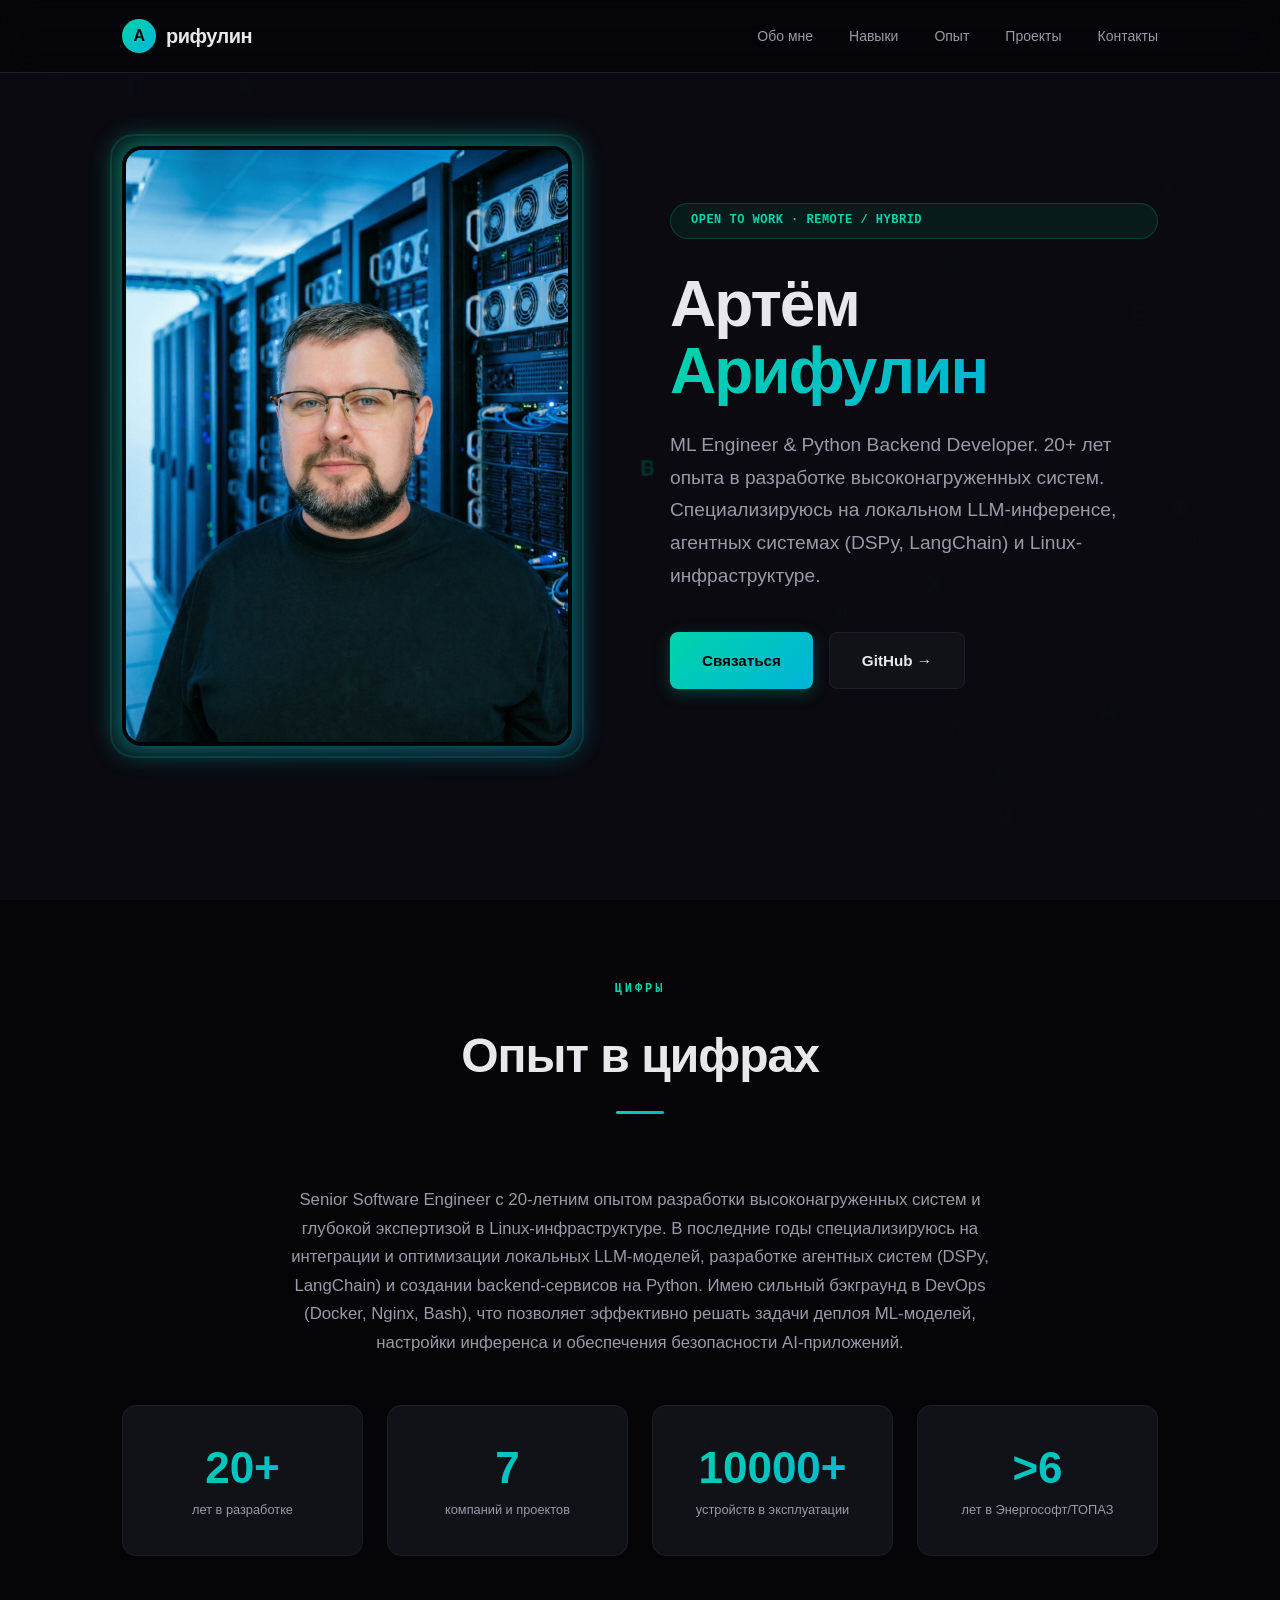
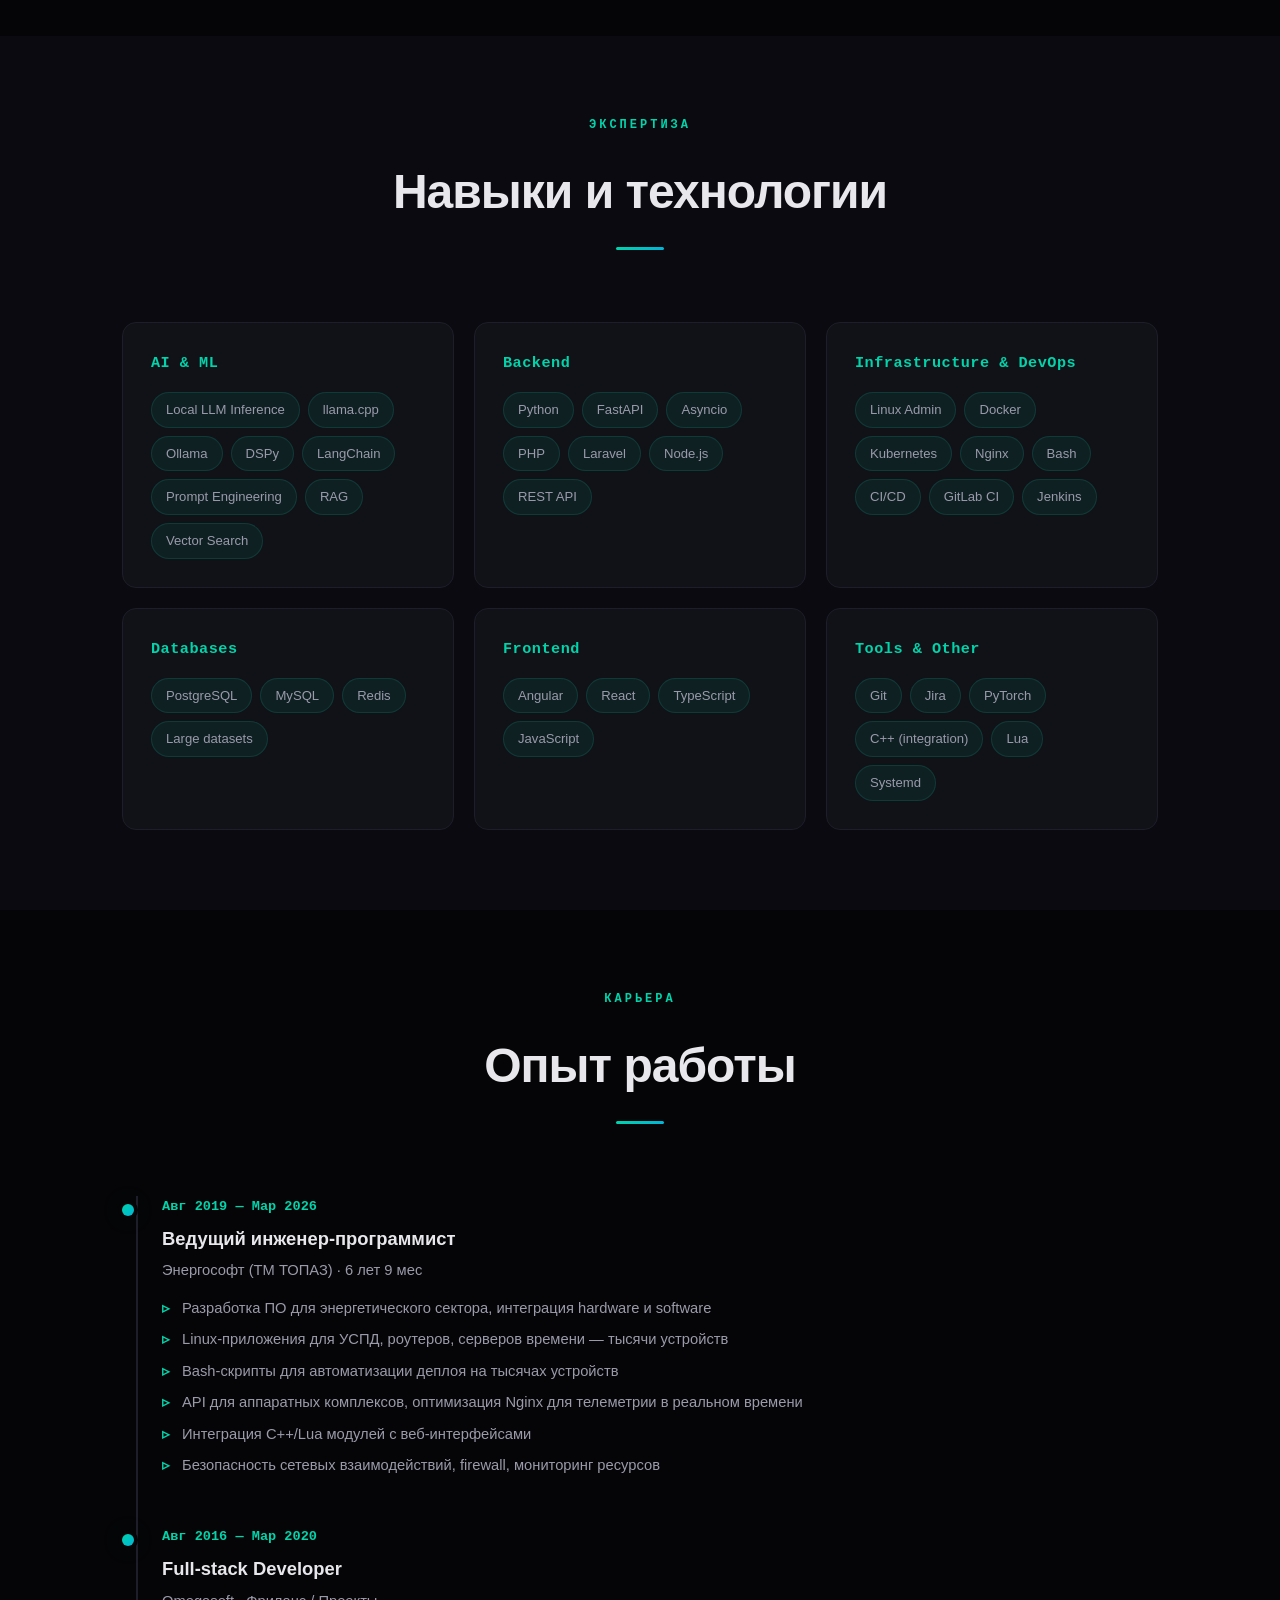
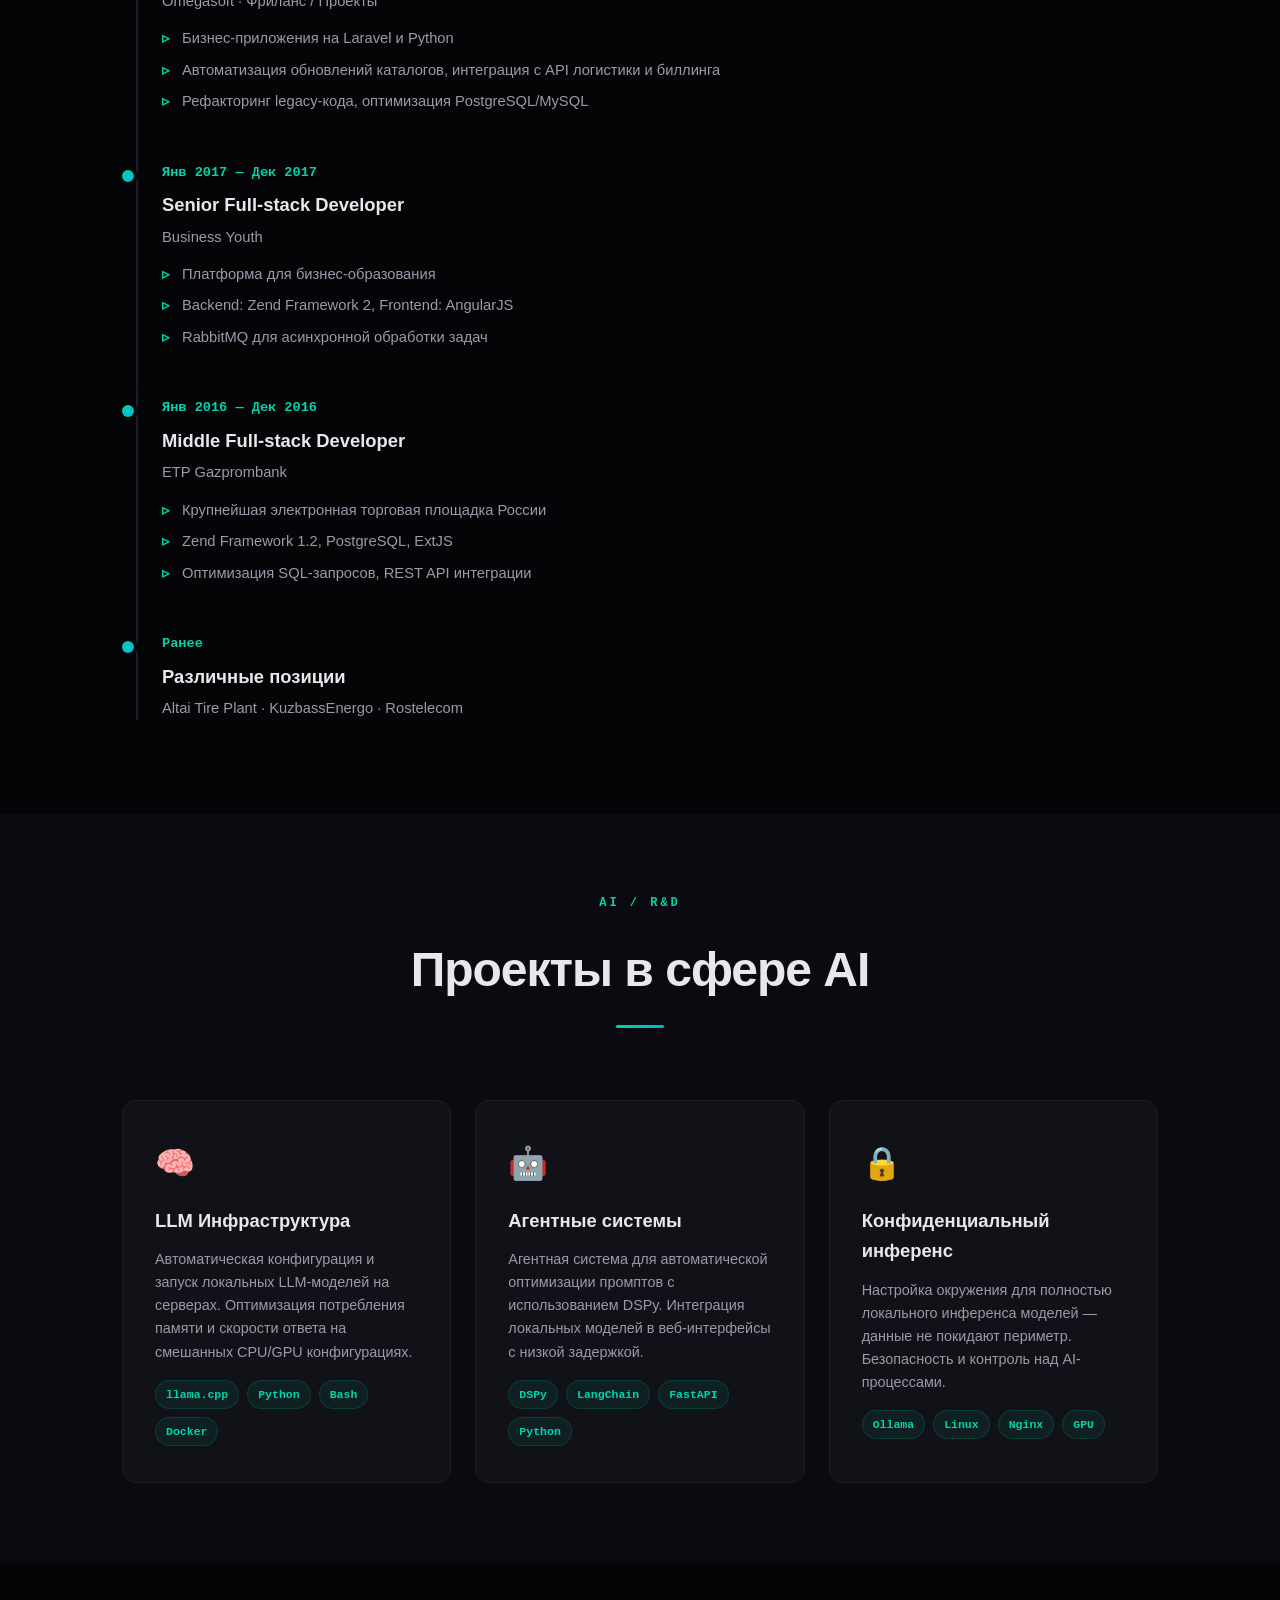
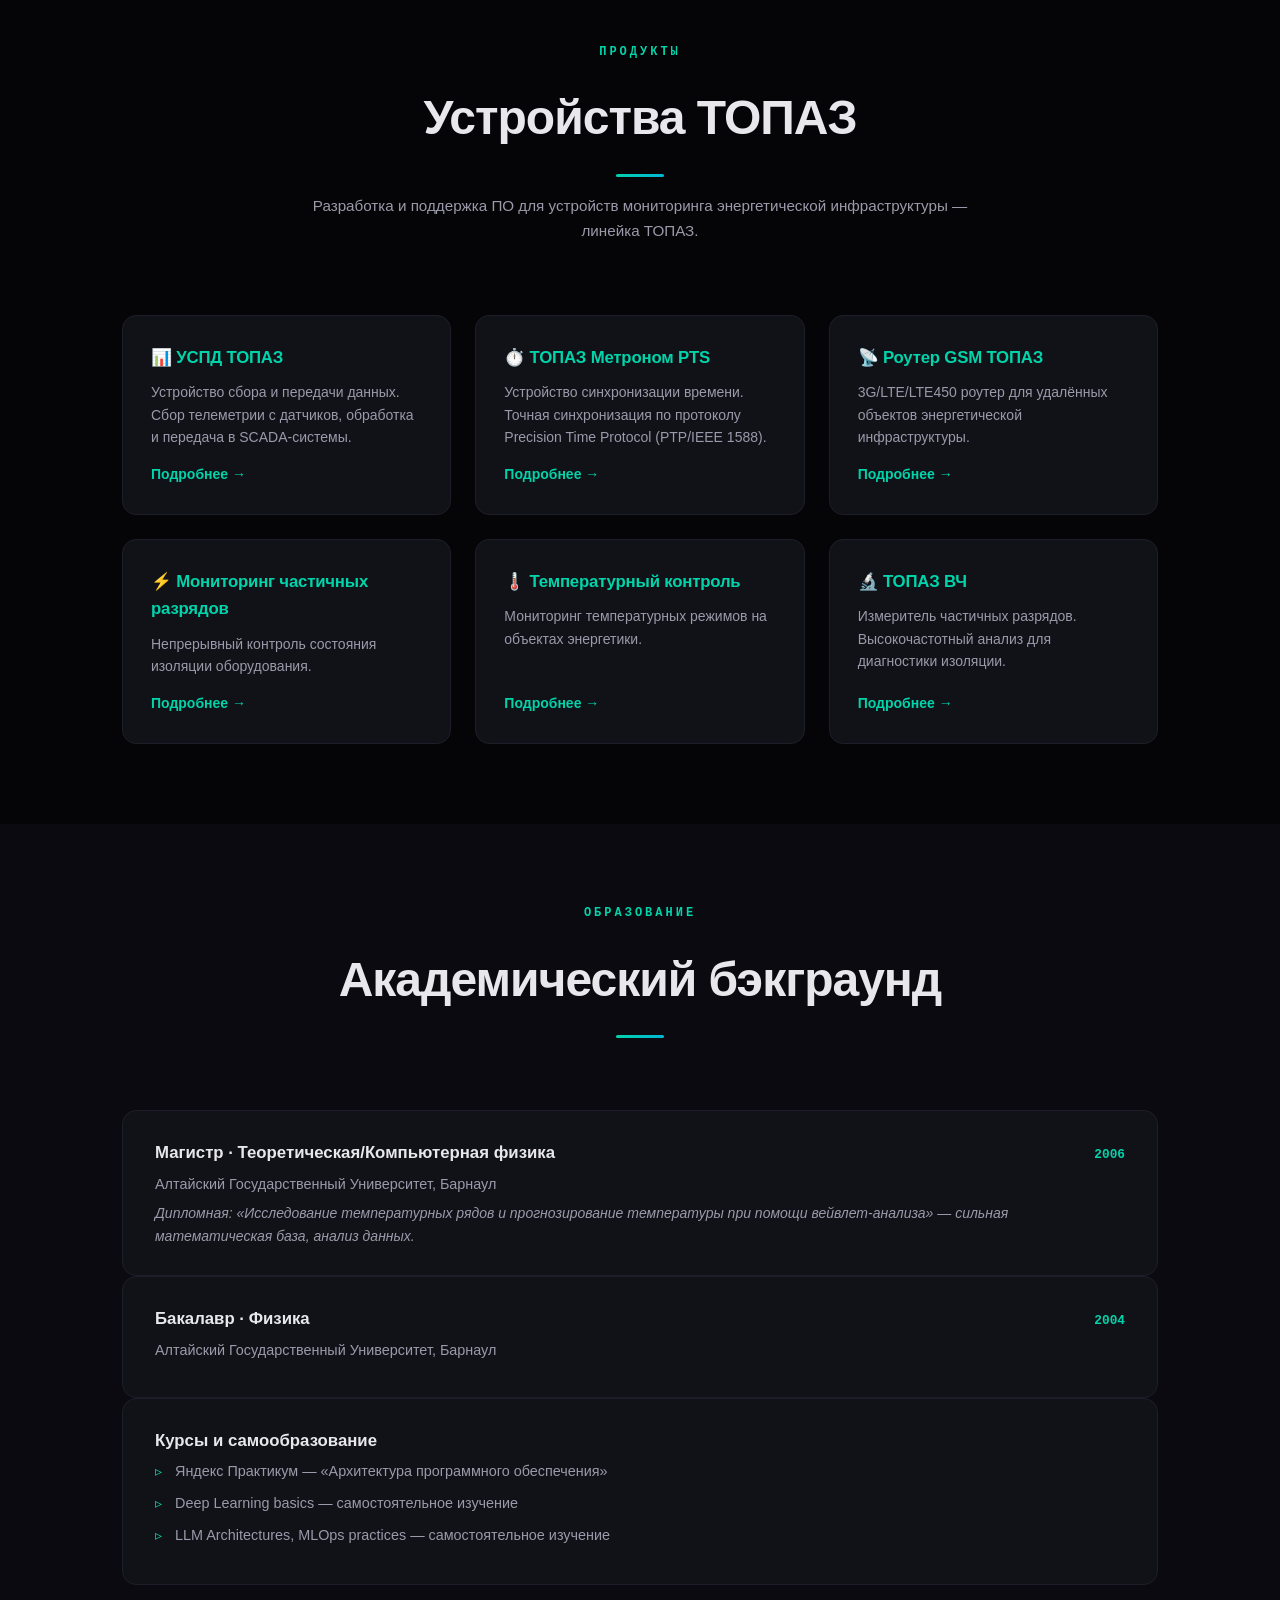
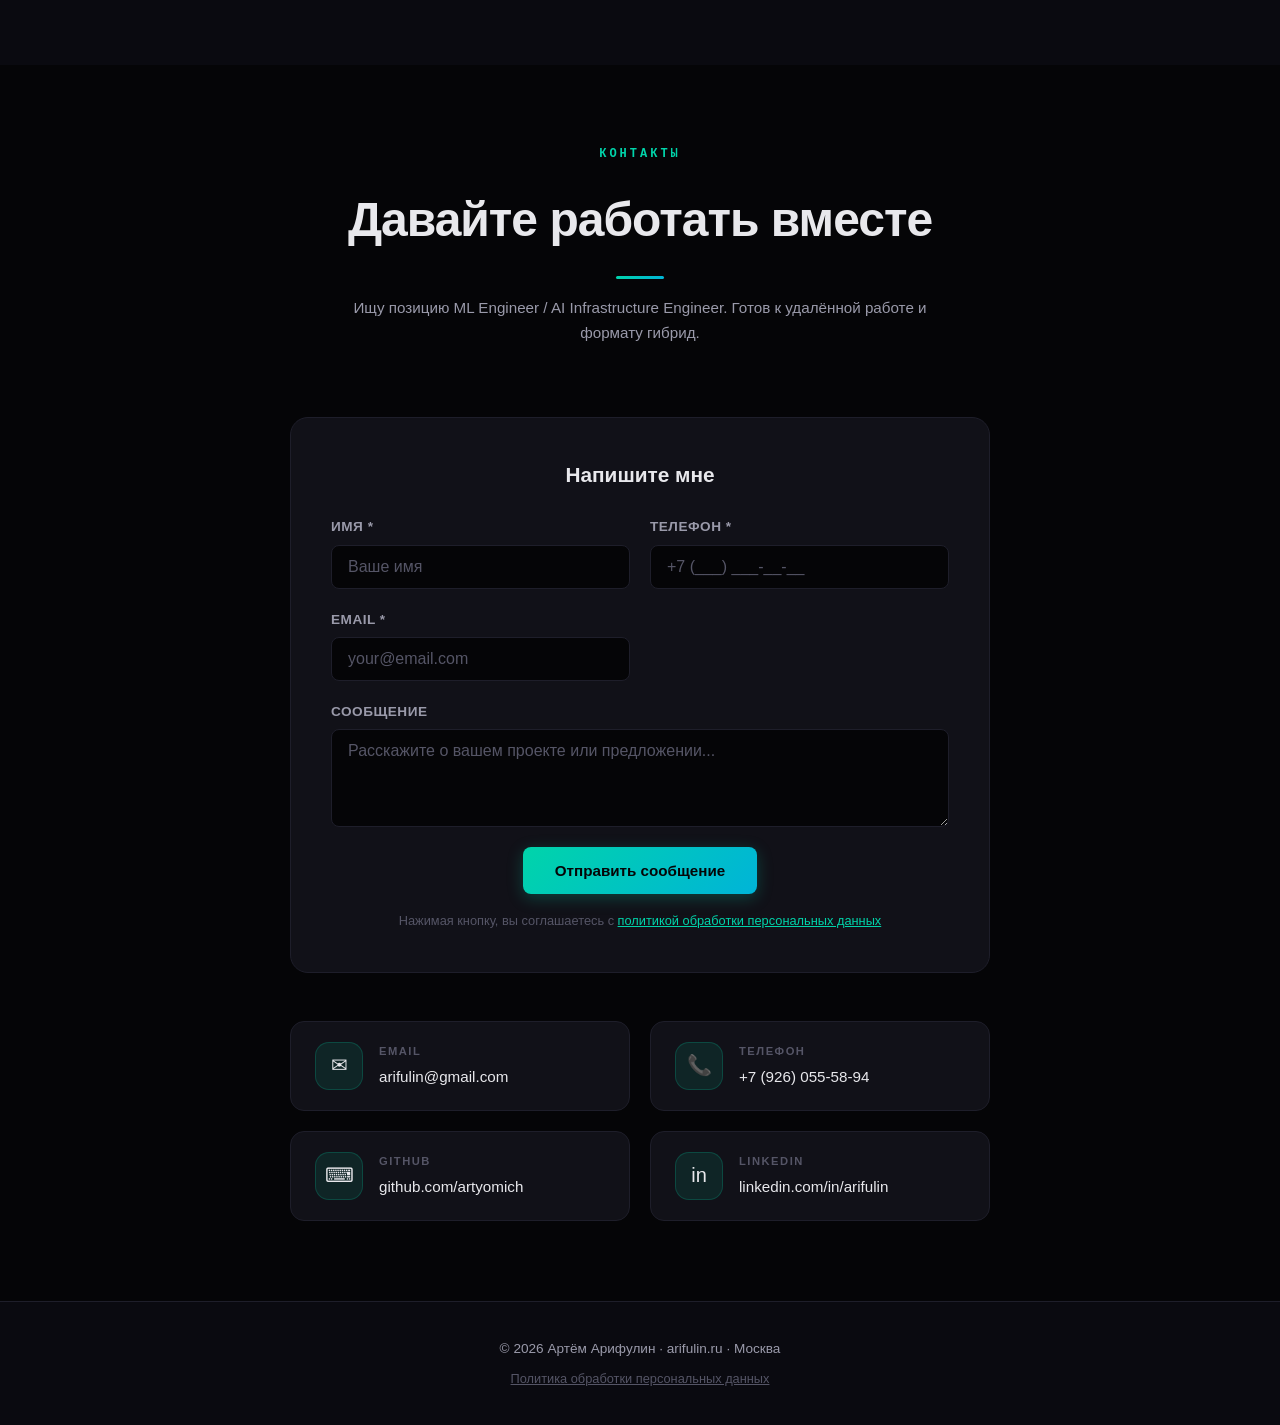
==== index.html @ e2eed24d "fix: исправление критических багов и улучшение - Исправлена tel: ссылка (убраны asterisks, работает " ====
<!DOCTYPE html>
<html lang="ru">

<head>
    <meta charset="UTF-8">
    <meta name="viewport" content="width=device-width, initial-scale=1.0">
    <meta name="description"
        content="Артём Арифулин — ML Engineer & Python Backend Developer. 20+ лет опыта в разработке высоконагруженных систем, AI/ML инфраструктура, агентные системы.">
    <meta name="author" content="Артём Арифулин">

    <!-- Open Graph / Social -->
    <meta property="og:type" content="website">
    <meta property="og:title" content="Артём Арифулин | ML Engineer & Python Backend Developer">
    <meta property="og:description"
        content="ML Engineer & Python Backend Developer. 20+ лет опыта. Локальный LLM-инференс, агентные системы, Linux-инфраструктура.">
    <meta property="og:image" content="media/og-preview.jpg">
    <meta name="twitter:card" content="summary_large_image">
    <meta name="twitter:title" content="Артём Арифулин | ML Engineer & Python Backend Developer">
    <meta name="twitter:description"
        content="ML Engineer & Python Backend Developer. 20+ лет опыта. Локальный LLM-инференс, агентные системы.">

    <title>Артём Арифулин | ML Engineer & Python Backend Developer</title>
    <link rel="icon" type="image/svg+xml" href="data:image/svg+xml,<svg xmlns='http://www.w3.org/2000/svg' viewBox='0 0 32 32'><text y='28' font-size='28' font-family='system-ui' font-weight='bold' fill='%2300d4aa'>A</text></svg>">
    <link rel="stylesheet" href="css/style.css">
    <style>.fade-in{opacity:1;transform:none;transition:opacity .6s ease,transform .6s ease}.fade-in.animate-on-scroll{opacity:0;transform:translateY(24px)}.fade-in.animate-on-scroll.visible{opacity:1;transform:none}</style>
</head>

<body>
    <!-- ===== NAVIGATION ===== -->
    <nav>
        <div class="container">
            <a href="#hero" class="nav-logo"><span>A</span>рифулин</a>
            <button class="nav-toggle" aria-label="Меню">
                <span></span>
                <span></span>
                <span></span>
            </button>
            <ul class="nav-links">
                <li><a href="#about">Обо мне</a></li>
                <li><a href="#skills">Навыки</a></li>
                <li><a href="#experience">Опыт</a></li>
                <li><a href="#projects">Проекты</a></li>
                <li><a href="#contact">Контакты</a></li>
            </ul>
        </div>
    </nav>

    <!-- ===== HERO ===== -->
    <section class="hero" id="hero">
        <!-- Letter particles background -->
        <div class="hero-letters-bg">
            <span class="letter-particle">А</span>
            <span class="letter-particle">Б</span>
            <span class="letter-particle">В</span>
            <span class="letter-particle">Г</span>
            <span class="letter-particle">Д</span>
            <span class="letter-particle">Е</span>
            <span class="letter-particle">Ж</span>
            <span class="letter-particle">З</span>
            <span class="letter-particle">И</span>
            <span class="letter-particle">Й</span>
            <span class="letter-particle">К</span>
            <span class="letter-particle">Л</span>
            <span class="letter-particle">М</span>
            <span class="letter-particle">Н</span>
            <span class="letter-particle">О</span>
            <span class="letter-particle">П</span>
            <span class="letter-particle">Р</span>
            <span class="letter-particle">С</span>
            <span class="letter-particle">Т</span>
            <span class="letter-particle">У</span>
            <span class="letter-particle">Ф</span>
            <span class="letter-particle">Х</span>
            <span class="letter-particle">Ц</span>
            <span class="letter-particle">Ч</span>
            <span class="letter-particle">Ш</span>
            <span class="letter-particle">Щ</span>
            <span class="letter-particle">Ъ</span>
            <span class="letter-particle">Ы</span>
            <span class="letter-particle">Ь</span>
            <span class="letter-particle">Э</span>
            <span class="letter-particle">Ю</span>
            <span class="letter-particle">Я</span>
            <span class="letter-particle">A</span>
            <span class="letter-particle">B</span>
            <span class="letter-particle">C</span>
            <span class="letter-particle">D</span>
            <span class="letter-particle">E</span>
            <span class="letter-particle">F</span>
            <span class="letter-particle">G</span>
            <span class="letter-particle">H</span>
            <span class="letter-particle">I</span>
            <span class="letter-particle">J</span>
        </div>
        <div class="container">
            <div class="hero-layout">
                <!-- Large photo on the left -->
                <div class="hero-photo">
                    <img src="media/artem.jpg" alt="Артём Арифулин">
                </div>
                <!-- Text content on the right -->
                <div class="hero-text">
                    <span class="hero-eyebrow">Open to work · Remote / Hybrid</span>
                    <h1>Артём <span class="gradient-text">Арифулин</span></h1>
                    <p class="hero-subtitle">
                        ML Engineer & Python Backend Developer. 20+ лет опыта в разработке
                        высоконагруженных систем. Специализируюсь на локальном LLM-инференсе,
                        агентных системах (DSPy, LangChain) и Linux-инфраструктуре.
                    </p>
                    <div class="hero-actions">
                        <a href="#contact" class="btn btn-primary">Связаться</a>
                        <a href="https://github.com/artyomich" target="_blank" rel="noopener" class="btn btn-secondary">GitHub →</a>
                    </div>
                </div>
            </div>
        </div>
    </section>

    <!-- ===== STATS ===== -->
    <section id="about">
        <div class="container">
            <div class="section-header fade-in">
                <div class="section-label">Цифры</div>
                <h2 class="section-title">Опыт в цифрах</h2>
                <div class="section-divider"></div>
            </div>
            <p class="about-text fade-in" style="color: var(--text-secondary); font-size: 1.05rem; line-height: 1.7; max-width: 750px; margin: 0 auto 3rem auto; text-align: center;">
                Senior Software Engineer с 20-летним опытом разработки высоконагруженных систем и глубокой экспертизой в Linux-инфраструктуре. В последние годы специализируюсь на интеграции и оптимизации локальных LLM-моделей, разработке агентных систем (DSPy, LangChain) и создании backend-сервисов на Python. Имею сильный бэкграунд в DevOps (Docker, Nginx, Bash), что позволяет эффективно решать задачи деплоя ML-моделей, настройки инференса и обеспечения безопасности AI-приложений.
            </p>
            <div class="stats-grid">
                <div class="stat-card fade-in">
                    <div class="stat-number">20+</div>
                    <div class="stat-label">лет в разработке</div>
                </div>
                <div class="stat-card fade-in">
                    <div class="stat-number">7</div>
                    <div class="stat-label">компаний и проектов</div>
                </div>
                <div class="stat-card fade-in">
                    <div class="stat-number">10000+</div>
                    <div class="stat-label">устройств в эксплуатации</div>
                </div>
                <div class="stat-card fade-in">
                    <div class="stat-number">>6</div>
                    <div class="stat-label">лет в Энергософт/ТОПАЗ</div>
                </div>
            </div>
        </div>
    </section>

    <!-- ===== SKILLS ===== -->
    <section id="skills">
        <div class="container">
            <div class="section-header fade-in">
                <div class="section-label">Экспертиза</div>
                <h2 class="section-title">Навыки и технологии</h2>
                <div class="section-divider"></div>
            </div>
            <div class="skills-grid">
                <div class="skill-category fade-in">
                    <div class="skill-category-title">AI & ML</div>
                    <div class="skill-tags">
                        <span class="skill-tag">Local LLM Inference</span>
                        <span class="skill-tag">llama.cpp</span>
                        <span class="skill-tag">Ollama</span>
                        <span class="skill-tag">DSPy</span>
                        <span class="skill-tag">LangChain</span>
                        <span class="skill-tag">Prompt Engineering</span>
                        <span class="skill-tag">RAG</span>
                        <span class="skill-tag">Vector Search</span>
                    </div>
                </div>
                <div class="skill-category fade-in">
                    <div class="skill-category-title">Backend</div>
                    <div class="skill-tags">
                        <span class="skill-tag">Python</span>
                        <span class="skill-tag">FastAPI</span>
                        <span class="skill-tag">Asyncio</span>
                        <span class="skill-tag">PHP</span>
                        <span class="skill-tag">Laravel</span>
                        <span class="skill-tag">Node.js</span>
                        <span class="skill-tag">REST API</span>
                    </div>
                </div>
                <div class="skill-category fade-in">
                    <div class="skill-category-title">Infrastructure & DevOps</div>
                    <div class="skill-tags">
                        <span class="skill-tag">Linux Admin</span>
                        <span class="skill-tag">Docker</span>
                        <span class="skill-tag">Kubernetes</span>
                        <span class="skill-tag">Nginx</span>
                        <span class="skill-tag">Bash</span>
                        <span class="skill-tag">CI/CD</span>
                        <span class="skill-tag">GitLab CI</span>
                        <span class="skill-tag">Jenkins</span>
                    </div>
                </div>
                <div class="skill-category fade-in">
                    <div class="skill-category-title">Databases</div>
                    <div class="skill-tags">
                        <span class="skill-tag">PostgreSQL</span>
                        <span class="skill-tag">MySQL</span>
                        <span class="skill-tag">Redis</span>
                        <span class="skill-tag">Large datasets</span>
                    </div>
                </div>
                <div class="skill-category fade-in">
                    <div class="skill-category-title">Frontend</div>
                    <div class="skill-tags">
                        <span class="skill-tag">Angular</span>
                        <span class="skill-tag">React</span>
                        <span class="skill-tag">TypeScript</span>
                        <span class="skill-tag">JavaScript</span>
                    </div>
                </div>
                <div class="skill-category fade-in">
                    <div class="skill-category-title">Tools & Other</div>
                    <div class="skill-tags">
                        <span class="skill-tag">Git</span>
                        <span class="skill-tag">Jira</span>
                        <span class="skill-tag">PyTorch</span>
                        <span class="skill-tag">C++ (integration)</span>
                        <span class="skill-tag">Lua</span>
                        <span class="skill-tag">Systemd</span>
                    </div>
                </div>
            </div>
        </div>
    </section>

    <!-- ===== EXPERIENCE ===== -->
    <section id="experience">
        <div class="container">
            <div class="section-header fade-in">
                <div class="section-label">Карьера</div>
                <h2 class="section-title">Опыт работы</h2>
                <div class="section-divider"></div>
            </div>
            <div class="timeline fade-in">
                <div class="timeline-item">
                    <div class="timeline-dot"></div>
                    <div class="timeline-period">Авг 2019 — Мар 2026</div>
                    <div class="timeline-role">Ведущий инженер-программист</div>
                    <div class="timeline-company">Энергософт (ТМ ТОПАЗ) · 6 лет 9 мес</div>
                    <ul class="timeline-desc">
                        <li>Разработка ПО для энергетического сектора, интеграция hardware и software</li>
                        <li>Linux-приложения для УСПД, роутеров, серверов времени — тысячи устройств</li>
                        <li>Bash-скрипты для автоматизации деплоя на тысячах устройств</li>
                        <li>API для аппаратных комплексов, оптимизация Nginx для телеметрии в реальном времени</li>
                        <li>Интеграция C++/Lua модулей с веб-интерфейсами</li>
                        <li>Безопасность сетевых взаимодействий, firewall, мониторинг ресурсов</li>
                    </ul>
                </div>
                <div class="timeline-item">
                    <div class="timeline-dot"></div>
                    <div class="timeline-period">Авг 2016 — Мар 2020</div>
                    <div class="timeline-role">Full-stack Developer</div>
                    <div class="timeline-company">Omegasoft · Фриланс / Проекты</div>
                    <ul class="timeline-desc">
                        <li>Бизнес-приложения на Laravel и Python</li>
                        <li>Автоматизация обновлений каталогов, интеграция с API логистики и биллинга</li>
                        <li>Рефакторинг legacy-кода, оптимизация PostgreSQL/MySQL</li>
                    </ul>
                </div>
                <div class="timeline-item">
                    <div class="timeline-dot"></div>
                    <div class="timeline-period">Янв 2017 — Дек 2017</div>
                    <div class="timeline-role">Senior Full-stack Developer</div>
                    <div class="timeline-company">Business Youth</div>
                    <ul class="timeline-desc">
                        <li>Платформа для бизнес-образования</li>
                        <li>Backend: Zend Framework 2, Frontend: AngularJS</li>
                        <li>RabbitMQ для асинхронной обработки задач</li>
                    </ul>
                </div>
                <div class="timeline-item">
                    <div class="timeline-dot"></div>
                    <div class="timeline-period">Янв 2016 — Дек 2016</div>
                    <div class="timeline-role">Middle Full-stack Developer</div>
                    <div class="timeline-company">ETP Gazprombank</div>
                    <ul class="timeline-desc">
                        <li>Крупнейшая электронная торговая площадка России</li>
                        <li>Zend Framework 1.2, PostgreSQL, ExtJS</li>
                        <li>Оптимизация SQL-запросов, REST API интеграции</li>
                    </ul>
                </div>
                <div class="timeline-item">
                    <div class="timeline-dot"></div>
                    <div class="timeline-period">Ранее</div>
                    <div class="timeline-role">Различные позиции</div>
                    <div class="timeline-company">Altai Tire Plant · KuzbassEnergo · Rostelecom</div>
                </div>
            </div>
        </div>
    </section>

    <!-- ===== AI PROJECTS ===== -->
    <section id="projects">
        <div class="container">
            <div class="section-header fade-in">
                <div class="section-label">AI / R&D</div>
                <h2 class="section-title">Проекты в сфере AI</h2>
                <div class="section-divider"></div>
            </div>
            <div class="projects-grid fade-in">
                <div class="project-card">
                    <div class="project-icon">🧠</div>
                    <div class="project-title">LLM Инфраструктура</div>
                    <div class="project-desc">
                        Автоматическая конфигурация и запуск локальных LLM-моделей на серверах.
                        Оптимизация потребления памяти и скорости ответа на смешанных CPU/GPU конфигурациях.
                    </div>
                    <div class="project-stack">
                        <span>llama.cpp</span>
                        <span>Python</span>
                        <span>Bash</span>
                        <span>Docker</span>
                    </div>
                </div>
                <div class="project-card">
                    <div class="project-icon">🤖</div>
                    <div class="project-title">Агентные системы</div>
                    <div class="project-desc">
                        Агентная система для автоматической оптимизации промптов с использованием
                        DSPy. Интеграция локальных моделей в веб-интерфейсы с низкой задержкой.
                    </div>
                    <div class="project-stack">
                        <span>DSPy</span>
                        <span>LangChain</span>
                        <span>FastAPI</span>
                        <span>Python</span>
                    </div>
                </div>
                <div class="project-card">
                    <div class="project-icon">🔒</div>
                    <div class="project-title">Конфиденциальный инференс</div>
                    <div class="project-desc">
                        Настройка окружения для полностью локального инференса моделей — данные
                        не покидают периметр. Безопасность и контроль над AI-процессами.
                    </div>
                    <div class="project-stack">
                        <span>Ollama</span>
                        <span>Linux</span>
                        <span>Nginx</span>
                        <span>GPU</span>
                    </div>
                </div>
            </div>
        </div>
    </section>

    <!-- ===== HARDWARE PRODUCTS ===== -->
    <section id="hardware">
        <div class="container">
            <div class="section-header fade-in">
                <div class="section-label">Продукты</div>
                <h2 class="section-title">Устройства ТОПАЗ</h2>
                <div class="section-divider"></div>
                <p style="color: var(--text-secondary); margin-top: 1rem; font-size: 0.95rem; max-width: 700px; margin-left: auto; margin-right: auto;">
                    Разработка и поддержка ПО для устройств мониторинга энергетической инфраструктуры — линейка ТОПАЗ.
                </p>
            </div>
            <div class="hardware-grid fade-in">
                <div class="hardware-card">
                    <h4>📊 УСПД ТОПАЗ</h4>
                    <p>Устройство сбора и передачи данных. Сбор телеметрии с датчиков, обработка и передача в
                        SCADA-системы.</p>
                    <a href="https://tpz.ru/production/servery-dostupa-k-dannym-topaz-iec-das/uspd-topaz-iec-das/"
                        target="_blank" class="hardware-link">Подробнее →</a>
                </div>
                <div class="hardware-card">
                    <h4>⏱️ ТОПАЗ Метроном PTS</h4>
                    <p>Устройство синхронизации времени. Точная синхронизация по протоколу Precision Time Protocol
                        (PTP/IEEE 1588).</p>
                    <a href="https://tpz.ru/production/ustrojstva-sinhronizacii-vremeni/device-time-synchronization-topaz-metronome-pts/"
                        target="_blank" class="hardware-link">Подробнее →</a>
                </div>
                <div class="hardware-card">
                    <h4>📡 Роутер GSM ТОПАЗ</h4>
                    <p>3G/LTE/LTE450 роутер для удалённых объектов энергетической инфраструктуры.</p>
                    <a href="https://tpz.ru/production/net-equipment-topaz/routery-3g-lte-lte450/router-gsm-topaz/"
                        target="_blank" class="hardware-link">Подробнее →</a>
                </div>
                <div class="hardware-card">
                    <h4>⚡ Мониторинг частичных разрядов</h4>
                    <p>Непрерывный контроль состояния изоляции оборудования.</p>
                    <a href="https://tpz.ru/production/the-optical-monitoring-system/sistema-monitoringa-chastichnykh-razryadov-topaz-mpd/"
                        target="_blank" class="hardware-link">Подробнее →</a>
                </div>
                <div class="hardware-card">
                    <h4>🌡️ Температурный контроль</h4>
                    <p>Мониторинг температурных режимов на объектах энергетики.</p>
                    <a href="https://tpz.ru/production/the-optical-monitoring-system/temperature-control-system-topaz6380/"
                        target="_blank" class="hardware-link">Подробнее →</a>
                </div>
                <div class="hardware-card">
                    <h4>🔬 ТОПАЗ ВЧ</h4>
                    <p>Измеритель частичных разрядов. Высокочастотный анализ для диагностики изоляции.</p>
                    <a href="https://tpz.ru/production/the-optical-monitoring-system/izmeritel-chastichnykh-razryadov-topaz-vch/"
                        target="_blank" class="hardware-link">Подробнее →</a>
                </div>
            </div>
        </div>
    </section>

    <!-- ===== EDUCATION ===== -->
    <section id="education">
        <div class="container">
            <div class="section-header fade-in">
                <div class="section-label">Образование</div>
                <h2 class="section-title">Академический бэкграунд</h2>
                <div class="section-divider"></div>
            </div>
            <div class="fade-in">
                <div class="edu-block">
                    <div class="edu-row">
                        <div class="edu-degree">Магистр · Теоретическая/Компьютерная физика</div>
                        <div class="edu-year">2006</div>
                    </div>
                    <div class="edu-school">Алтайский Государственный Университет, Барнаул</div>
                    <div class="edu-thesis">
                        Дипломная: «Исследование температурных рядов и прогнозирование температуры
                        при помощи вейвлет-анализа» — сильная математическая база, анализ данных.
                    </div>
                </div>
                <div class="edu-block">
                    <div class="edu-row">
                        <div class="edu-degree">Бакалавр · Физика</div>
                        <div class="edu-year">2004</div>
                    </div>
                    <div class="edu-school">Алтайский Государственный Университет, Барнаул</div>
                </div>
                <div class="edu-block">
                    <div class="edu-row">
                        <div class="edu-degree">Курсы и самообразование</div>
                    </div>
                    <ul class="edu-courses">
                        <li>Яндекс Практикум — «Архитектура программного обеспечения»</li>
                        <li>Deep Learning basics — самостоятельное изучение</li>
                        <li>LLM Architectures, MLOps practices — самостоятельное изучение</li>
                    </ul>
                </div>
            </div>
        </div>
    </section>

    <!-- ===== CONTACT ===== -->
    <section id="contact">
        <div class="container">
            <div class="section-header fade-in">
                <div class="section-label">Контакты</div>
                <h2 class="section-title">Давайте работать вместе</h2>
                <div class="section-divider"></div>
                <p style="color: var(--text-secondary); margin-top: 1rem; font-size: 0.95rem; max-width: 600px; margin-left: auto; margin-right: auto;">
                    Ищу позицию ML Engineer / AI Infrastructure Engineer. Готов к удалённой работе и формату гибрид.
                </p>
            </div>

            <!-- Contact form -->
            <div class="contact-form-wrapper fade-in">
                <h3 style="color: var(--text-primary); font-size: 1.3rem; margin-bottom: 1.5rem; text-align: center;">
                    Напишите мне
                </h3>
                <form id="contact-form" class="contact-form" action="https://formsubmit.co/arifulin@gmail.com" method="POST">
                    <!-- FormSubmit config -->
                    <input type="hidden" name="_subject" value="Новая заявка с arifulin.ru">
                    <input type="hidden" name="_captcha" value="false">
                    <input type="hidden" name="_template" value="table">
                    <!-- Honeypot for spam protection -->
                    <input type="text" name="_gotcha" style="display:none">

                    <div class="form-row">
                        <div class="form-group">
                            <label for="name">Имя *</label>
                            <input type="text" id="name" name="name" required placeholder="Ваше имя">
                        </div>
                        <div class="form-group">
                            <label for="phone">Телефон *</label>
                            <input type="tel" id="phone" name="phone" required placeholder="+7 (___) ___-__-__">
                        </div>
                    </div>
                    <div class="form-row">
                        <div class="form-group">
                            <label for="email">Email *</label>
                            <input type="email" id="email" name="email" required placeholder="your@email.com">
                        </div>
                    </div>
                    <div class="form-group full-width">
                        <label for="message">Сообщение</label>
                        <textarea id="message" name="message" rows="4" placeholder="Расскажите о вашем проекте или предложении..."></textarea>
                    </div>
                    <div class="form-submit">
                        <button type="submit" class="btn btn-primary">Отправить сообщение</button>
                        <p style="color: var(--text-muted); font-size: 0.8rem; margin-top: 1rem;">
                            Нажимая кнопку, вы соглашаетесь с <a href="#privacy" class="privacy-link">политикой обработки персональных данных</a>
                        </p>
                    </div>
                </form>
            </div>

            <!-- Existing contact links -->
            <div class="contact-grid fade-in" style="margin-top: 3rem;">
                <a href="mailto:arifulin@gmail.com" class="contact-link">
                    <span class="contact-icon">✉</span>
                    <div class="contact-info">
                        <span class="contact-label">Email</span>
                        <span class="contact-value">arifulin@gmail.com</span>
                    </div>
                </a>
                <a href="tel:+79260555894" class="contact-link">
                    <span class="contact-icon">📞</span>
                    <div class="contact-info">
                        <span class="contact-label">Телефон</span>
                        <span class="contact-value">+7 (926) 055-58-94</span>
                    </div>
                </a>
                <a href="https://github.com/artyomich" target="_blank" rel="noopener" class="contact-link">
                    <span class="contact-icon">⌨</span>
                    <div class="contact-info">
                        <span class="contact-label">GitHub</span>
                        <span class="contact-value">github.com/artyomich</span>
                    </div>
                </a>
                <a href="https://www.linkedin.com/in/arifulin" target="_blank" class="contact-link">
                    <span class="contact-icon">in</span>
                    <div class="contact-info">
                        <span class="contact-label">LinkedIn</span>
                        <span class="contact-value">linkedin.com/in/arifulin</span>
                    </div>
                </a>
            </div>
        </div>
    </section>

    <!-- ===== FOOTER ===== -->
    <footer>
        <div class="container">
            <p>© <span id="footer-year"></span> Артём Арифулин · arifulin.ru · Москва</p>
            <p style="margin-top: 0.5rem; font-size: 0.8rem;">
                <a href="#privacy" class="footer-link">Политика обработки персональных данных</a>
            </p>
        </div>
    </footer>

    <!-- ===== Privacy Policy Modal ===== -->
    <div id="privacy-modal" class="modal">
        <div class="modal-content">
            <span class="modal-close">&times;</span>
            <h2>Политика обработки персональных данных</h2>
            <div class="modal-body">
                <h3>1. Общие положения</h3>
                <p>Настоящая Политика обработки персональных данных (далее — Политика) определяет порядок обработки и защиты персональных данных пользователей сайта arifulin.ru (далее — Сайт), принадлежащего Артёму Арифулину (далее — Оператор).</p>

                <h3>2. Какие данные мы собираем</h3>
                <p>При использовании формы обратной связи мы собираем следующие персональные данные:</p>
                <ul>
                    <li>Имя</li>
                    <li>Электронная почта</li>
                    <li>Номер телефона</li>
                    <li>Текст сообщения</li>
                </ul>
                <p>Также автоматически собираются технические данные: IP-адрес, информация о браузере, время обращения.</p>

                <h3>3. Цели обработки данных</h3>
                <p>Персональные данные обрабатываются исключительно для следующих целей:</p>
                <ul>
                    <li>Обработка запросов и обратной связи от пользователей</li>
                    <li>Связь с пользователем для обсуждения рабочих вопросов</li>
                    <li>Предоставление информации о возможностях сотрудничества</li>
                </ul>

                <h3>4. Правовые основания</h3>
                <p>Обработка персональных данных осуществляется на основании:</p>
                <ul>
                    <li>Согласия пользователя, данного при заполнении формы обратной связи</li>
                    <li>Федерального закона №152-ФЗ «О персональных данных»</li>
                </ul>

                <h3>5. Хранение и защита данных</h3>
                <p>Персональные данные хранятся не дольше, чем этого требуют цели обработки. Оператор принимает необходимые организационные и технические меры для защиты персональных данных от неправомерного доступа, уничтожения, изменения, блокирования, копирования и распространения.</p>

                <h3>6. Права пользователя</h3>
                <p>Пользователь имеет право:</p>
                <ul>
                    <li>Получать информацию о обработке своих персональных данных</li>
                    <li>Требовать уточнения, блокирования или уничтожения персональных данных</li>
                    <li>Отозвать согласие на обработку персональных данных, направив запрос на arifulin@gmail.com</li>
                </ul>

                <h3>7. Контакты</h3>
                <p>По всем вопросам, связанным с обработкой персональных данных, вы можете обратиться по электронной почте: arifulin@gmail.com</p>
            </div>
        </div>
    </div>

    <!-- ===== SCROLL ANIMATIONS ===== -->
    <script src="js/animations.js" defer></script>
    <!-- ===== Letter cursor effect ===== -->
    <script src="js/letter-effect.js"></script>
</body>

</html>
---- css/style.css ----
/* ===== CSS Variables ===== */
:root {
    --bg-primary: #050507;
    --bg-secondary: #0a0a10;
    --bg-card: #111118;
    --bg-card-hover: #161622;
    --text-primary: #e8e8ec;
    --text-secondary: #9a9aaa;
    --text-muted: #555566;
    --border-color: #1e1e2a;
    --border-hover: #2a2a40;
    --accent-1: #00d4aa;
    --accent-2: #00b4d8;
    --accent-gradient: linear-gradient(135deg, #00d4aa, #00b4d8);
    --gradient-text: linear-gradient(135deg, #00d4aa, #00b4d8);
    --shadow-sm: 0 2px 8px rgba(0, 0, 0, 0.3);
    --shadow-md: 0 4px 16px rgba(0, 0, 0, 0.4);
    --shadow-lg: 0 8px 32px rgba(0, 0, 0, 0.5);
    --shadow-glow: 0 0 40px rgba(0, 212, 170, 0.15);
    --shadow-glow-strong: 0 0 60px rgba(0, 212, 170, 0.2);
    --radius-sm: 8px;
    --radius-md: 14px;
    --radius-lg: 18px;
    --radius-xl: 24px;
    --radius-full: 100px;
    --font-mono: 'JetBrains Mono', 'Fira Code', 'Consolas', monospace;
    --transition-fast: 0.15s ease;
    --transition-base: 0.3s ease;
    --transition-slow: 0.5s ease;
    --nav-height: 72px;
    --max-width: 1100px;
    --section-gap: 80px;
}

/* ===== Reset & Base ===== */
*,
*::before,
*::after {
    margin: 0;
    padding: 0;
    box-sizing: border-box;
}

html {
    scroll-behavior: smooth;
    scroll-padding-top: var(--nav-height);
    font-size: 16px;
}

body {
    font-family: -apple-system, BlinkMacSystemFont, 'Segoe UI', 'Roboto', 'Helvetica Neue', Arial, sans-serif;
    background: var(--bg-primary);
    color: var(--text-primary);
    line-height: 1.65;
    overflow-x: hidden;
    -webkit-font-smoothing: antialiased;
    -moz-osx-font-smoothing: grayscale;
}

::selection {
    background: rgba(0, 212, 170, 0.25);
    color: #fff;
}

/* ===== Container ===== */
.container {
    max-width: var(--max-width);
    margin: 0 auto;
    padding: 0 32px;
}

/* ===== Navigation ===== */
nav {
    position: fixed;
    top: 0;
    left: 0;
    right: 0;
    z-index: 1000;
    background: rgba(5, 5, 7, 0.8);
    backdrop-filter: blur(20px) saturate(180%);
    -webkit-backdrop-filter: blur(20px) saturate(180%);
    border-bottom: 1px solid var(--border-color);
    transition: background var(--transition-base), border-color var(--transition-base);
}

nav .container {
    display: flex;
    justify-content: space-between;
    align-items: center;
    height: var(--nav-height);
}

.nav-logo {
    font-size: 1.25rem;
    font-weight: 700;
    color: var(--text-primary);
    text-decoration: none;
    letter-spacing: -0.5px;
    display: inline-flex;
    align-items: center;
}

.nav-logo span {
    display: inline-flex;
    align-items: center;
    justify-content: center;
    width: 34px;
    height: 34px;
    background: var(--accent-gradient);
    border-radius: 50%;
    color: var(--bg-primary);
    font-weight: 800;
    font-size: 1rem;
    margin-right: 10px;
    flex-shrink: 0;
}

.nav-toggle {
    display: none;
    flex-direction: column;
    gap: 5px;
    background: none;
    border: none;
    cursor: pointer;
    padding: 8px;
}

.nav-toggle span {
    display: block;
    width: 22px;
    height: 2px;
    background: var(--text-primary);
    border-radius: 2px;
    transition: var(--transition-base);
}

.nav-toggle.active span:nth-child(1) {
    transform: rotate(45deg) translate(5px, 5px);
}

.nav-toggle.active span:nth-child(2) {
    opacity: 0;
}

.nav-toggle.active span:nth-child(3) {
    transform: rotate(-45deg) translate(5px, -5px);
}

.nav-links {
    display: flex;
    list-style: none;
    gap: 36px;
}

.nav-links a {
    color: var(--text-secondary);
    text-decoration: none;
    font-size: 0.875rem;
    font-weight: 500;
    transition: color var(--transition-fast);
    position: relative;
    padding: 4px 0;
}

.nav-links a::after {
    content: '';
    position: absolute;
    bottom: -2px;
    left: 0;
    width: 0;
    height: 2px;
    background: var(--accent-gradient);
    transition: width var(--transition-base);
    border-radius: 1px;
}

.nav-links a:hover,
.nav-links a.active {
    color: var(--text-primary);
}

.nav-links a:hover::after,
.nav-links a.active::after {
    width: 100%;
}

/* ===== Hero ===== */
.hero {
    min-height: 100vh;
    display: flex;
    align-items: center;
    justify-content: center;
    padding-top: var(--nav-height);
    position: relative;
    overflow: hidden;
}

/* Letter particles background (genkou.ru effect) */
.hero-letters-bg {
    position: absolute;
    inset: 0;
    pointer-events: none;
    z-index: 0;
    overflow: hidden;
}

.letter-particle {
    position: absolute;
    font-family: var(--font-mono);
    color: rgba(0, 212, 170, 0.12);
    font-weight: 700;
    transition: color 0.3s ease;
    pointer-events: none;
    user-select: none;
}

/* Split-screen hero layout */
.hero-layout {
    display: grid;
    grid-template-columns: 1fr 1fr;
    gap: 60px;
    align-items: center;
    position: relative;
    z-index: 1;
    width: 100%;
}

/* Large photo on left */
.hero-photo {
    position: relative;
    width: 100%;
    aspect-ratio: 3 / 4;
    max-width: 450px;
}

.hero-photo::before {
    content: '';
    position: absolute;
    inset: -6px;
    border-radius: 20px;
    background: var(--accent-gradient);
    z-index: -1;
    filter: blur(12px);
    opacity: 0.5;
}

.hero-photo::after {
    content: '';
    position: absolute;
    inset: -12px;
    border-radius: 24px;
    border: 2px solid rgba(0, 212, 170, 0.15);
    z-index: -1;
    animation: hero-pulse 3s ease-in-out infinite;
}

.hero-photo img {
    width: 100%;
    height: 100%;
    object-fit: cover;
    object-position: center top;
    border-radius: 20px;
    border: 4px solid var(--bg-primary);
    display: block;
}

@keyframes hero-pulse {
    0%, 100% { transform: scale(1); opacity: 0.3; }
    50% { transform: scale(1.02); opacity: 0; }
}

/* Text content on right */
.hero-text {
    display: flex;
    flex-direction: column;
    justify-content: center;
}

.hero-eyebrow {
    display: inline-block;
    font-size: 0.75rem;
    font-weight: 600;
    color: var(--accent-1);
    background: rgba(0, 212, 170, 0.08);
    border: 1px solid rgba(0, 212, 170, 0.2);
    padding: 7px 20px;
    border-radius: var(--radius-full);
    margin-bottom: 2rem;
    font-family: var(--font-mono);
    letter-spacing: 0.5px;
    text-transform: uppercase;
}

.hero-text h1 {
    font-size: clamp(2.75rem, 5vw, 4rem);
    font-weight: 800;
    letter-spacing: -2px;
    line-height: 1.05;
    margin-bottom: 1.5rem;
}

.gradient-text {
    background: var(--gradient-text);
    -webkit-background-clip: text;
    -webkit-text-fill-color: transparent;
    background-clip: text;
}

.hero-subtitle {
    font-size: clamp(1.05rem, 2vw, 1.2rem);
    color: var(--text-secondary);
    line-height: 1.7;
    margin-bottom: 2.5rem;
    max-width: 520px;
}

.hero-actions {
    display: flex;
    gap: 16px;
    flex-wrap: wrap;
}

/* ===== Buttons ===== */
.btn {
    display: inline-flex;
    align-items: center;
    gap: 8px;
    padding: 15px 32px;
    border-radius: var(--radius-sm);
    font-size: 0.95rem;
    font-weight: 600;
    text-decoration: none;
    transition: all var(--transition-base);
    cursor: pointer;
    border: none;
}

.btn-primary {
    background: var(--accent-gradient);
    color: var(--bg-primary);
    box-shadow: 0 4px 16px rgba(0, 212, 170, 0.25);
}

.btn-primary:hover {
    box-shadow: 0 6px 24px rgba(0, 212, 170, 0.35);
    transform: translateY(-2px);
}

.btn-secondary {
    background: var(--bg-card);
    color: var(--text-primary);
    border: 1px solid var(--border-color);
}

.btn-secondary:hover {
    border-color: var(--accent-1);
    background: var(--bg-card-hover);
    transform: translateY(-2px);
}

/* ===== Sections ===== */
section {
    padding: var(--section-gap) 0;
}

section:nth-child(even) {
    background: var(--bg-secondary);
}

/* Section headers */
.section-header {
    text-align: center;
    margin-bottom: 72px;
}

.section-label {
    font-size: 0.75rem;
    font-weight: 700;
    color: var(--accent-1);
    text-transform: uppercase;
    letter-spacing: 3px;
    font-family: var(--font-mono);
    margin-bottom: 16px;
}

.section-title {
    font-size: clamp(2rem, 4.5vw, 3rem);
    font-weight: 800;
    letter-spacing: -1px;
    margin-bottom: 16px;
}

.section-desc {
    color: var(--text-secondary);
    font-size: 1rem;
    max-width: 600px;
    margin: 0 auto;
    line-height: 1.6;
}

.section-divider {
    width: 48px;
    height: 3px;
    background: var(--accent-gradient);
    margin: 0 auto;
    border-radius: 2px;
}

/* ===== Stats ===== */
.stats-grid {
    display: grid;
    grid-template-columns: repeat(4, 1fr);
    gap: 24px;
}

.stat-card {
    background: var(--bg-card);
    border: 1px solid var(--border-color);
    border-radius: var(--radius-md);
    padding: 36px 24px;
    text-align: center;
    transition: all var(--transition-base);
}

.stat-card:hover {
    border-color: rgba(0, 212, 170, 0.3);
    box-shadow: var(--shadow-glow);
    transform: translateY(-4px);
}

.stat-number {
    font-size: 2.75rem;
    font-weight: 800;
    background: var(--gradient-text);
    -webkit-background-clip: text;
    -webkit-text-fill-color: transparent;
    background-clip: text;
    margin-bottom: 6px;
    line-height: 1.2;
}

.stat-label {
    color: var(--text-secondary);
    font-size: 0.8rem;
    line-height: 1.4;
}

/* ===== Skills ===== */
.skills-grid {
    display: grid;
    grid-template-columns: repeat(3, 1fr);
    gap: 20px;
}

.skill-category {
    background: var(--bg-card);
    border: 1px solid var(--border-color);
    border-radius: var(--radius-md);
    padding: 28px;
    transition: all var(--transition-base);
}

.skill-category:hover {
    border-color: var(--border-hover);
    box-shadow: var(--shadow-md);
}

.skill-category-title {
    font-size: 0.95rem;
    font-weight: 700;
    margin-bottom: 16px;
    color: var(--accent-1);
    font-family: var(--font-mono);
    letter-spacing: 0.5px;
}

.skill-tags {
    display: flex;
    flex-wrap: wrap;
    gap: 8px;
}

.skill-tag {
    display: inline-block;
    padding: 6px 14px;
    background: rgba(0, 212, 170, 0.08);
    border: 1px solid rgba(0, 212, 170, 0.15);
    border-radius: var(--radius-full);
    font-size: 0.82rem;
    color: var(--text-secondary);
    font-weight: 500;
    transition: all var(--transition-fast);
}

.skill-tag:hover {
    background: rgba(0, 212, 170, 0.15);
    color: var(--text-primary);
    border-color: rgba(0, 212, 170, 0.3);
}

/* ===== Timeline ===== */
.timeline {
    position: relative;
    padding-left: 40px;
}

.timeline::before {
    content: '';
    position: absolute;
    left: 14px;
    top: 0;
    bottom: 0;
    width: 2px;
    background: var(--border-color);
}

.timeline-item {
    position: relative;
    margin-bottom: 48px;
}

.timeline-item:last-child {
    margin-bottom: 0;
}

.timeline-dot {
    position: absolute;
    left: -40px;
    top: 8px;
    width: 12px;
    height: 12px;
    background: var(--accent-gradient);
    border-radius: 50%;
    box-shadow: 0 0 0 4px var(--bg-primary), var(--shadow-glow);
}

.timeline-period {
    font-size: 0.85rem;
    color: var(--accent-1);
    font-family: var(--font-mono);
    font-weight: 600;
    margin-bottom: 6px;
}

.timeline-role {
    font-size: 1.15rem;
    font-weight: 700;
    margin-bottom: 4px;
}

.timeline-company {
    color: var(--text-secondary);
    font-size: 0.92rem;
    margin-bottom: 14px;
}

.timeline-desc {
    list-style: none;
    padding: 0;
}

.timeline-desc li {
    position: relative;
    padding-left: 20px;
    margin-bottom: 8px;
    color: #9a9aaa;
    font-size: 0.92rem;
    line-height: 1.6;
}

.timeline-desc li::before {
    content: '▹';
    position: absolute;
    left: 0;
    color: var(--accent-1);
    font-weight: 700;
}

/* ===== Projects ===== */
.projects-grid {
    display: grid;
    grid-template-columns: repeat(3, 1fr);
    gap: 24px;
}

.project-card {
    background: var(--bg-card);
    border: 1px solid var(--border-color);
    border-radius: var(--radius-md);
    padding: 36px 32px;
    transition: all var(--transition-base);
}

.project-card:hover {
    border-color: rgba(0, 212, 170, 0.3);
    box-shadow: var(--shadow-glow);
    transform: translateY(-4px);
}

.project-icon {
    font-size: 2rem;
    margin-bottom: 16px;
}

.project-title {
    font-size: 1.15rem;
    font-weight: 700;
    margin-bottom: 12px;
}

.project-desc {
    color: var(--text-secondary);
    font-size: 0.9rem;
    line-height: 1.6;
    margin-bottom: 16px;
}

.project-stack {
    display: flex;
    flex-wrap: wrap;
    gap: 8px;
}

.project-stack span {
    padding: 4px 10px;
    background: rgba(0, 212, 170, 0.08);
    border: 1px solid rgba(0, 212, 170, 0.15);
    border-radius: var(--radius-full);
    font-size: 0.72rem;
    font-weight: 600;
    color: var(--accent-1);
    font-family: var(--font-mono);
}

/* ===== Hardware ===== */
.hardware-grid {
    display: grid;
    grid-template-columns: repeat(3, 1fr);
    gap: 24px;
}

.hardware-card {
    background: var(--bg-card);
    border: 1px solid var(--border-color);
    border-radius: var(--radius-md);
    padding: 28px;
    display: flex;
    flex-direction: column;
    transition: all var(--transition-base);
}

.hardware-card:hover {
    border-color: var(--border-hover);
    box-shadow: var(--shadow-md);
    transform: translateY(-2px);
}

.hardware-card h4 {
    font-size: 1.05rem;
    font-weight: 700;
    margin-bottom: 10px;
    color: var(--accent-1);
    letter-spacing: -0.2px;
    display: flex;
    align-items: center;
    gap: 10px;
}

.hardware-card p {
    color: var(--text-secondary);
    font-size: 0.875rem;
    line-height: 1.6;
    margin-bottom: 14px;
    flex-grow: 1;
}

.hardware-link {
    color: var(--accent-1);
    font-size: 0.875rem;
    font-weight: 600;
    text-decoration: none;
    transition: all var(--transition-fast);
    align-self: flex-start;
    display: inline-flex;
    align-items: center;
    gap: 4px;
}

.hardware-link:hover {
    color: var(--text-primary);
    transform: translateX(4px);
}

/* ===== Education ===== */
.edu-grid {
    display: flex;
    flex-direction: column;
    gap: 20px;
}

.edu-block {
    background: var(--bg-card);
    border: 1px solid var(--border-color);
    border-radius: var(--radius-md);
    padding: 28px 32px;
    transition: all var(--transition-base);
}

.edu-block:hover {
    border-color: var(--border-hover);
}

.edu-row {
    display: flex;
    justify-content: space-between;
    align-items: baseline;
    gap: 16px;
    flex-wrap: wrap;
    margin-bottom: 6px;
}

.edu-degree {
    font-size: 1.05rem;
    font-weight: 700;
}

.edu-year {
    font-size: 0.8rem;
    color: var(--accent-1);
    font-family: var(--font-mono);
    font-weight: 600;
    flex-shrink: 0;
}

.edu-school {
    color: var(--text-secondary);
    font-size: 0.9rem;
    margin-bottom: 6px;
}

.edu-thesis {
    color: var(--text-secondary);
    font-size: 0.875rem;
    line-height: 1.6;
    font-style: italic;
}

.edu-courses {
    list-style: none;
    padding: 0;
}

.edu-courses li {
    position: relative;
    padding-left: 20px;
    margin-bottom: 8px;
    color: var(--text-secondary);
    font-size: 0.9rem;
}

.edu-courses li::before {
    content: '▹';
    position: absolute;
    left: 0;
    color: var(--accent-1);
}

/* ===== Contact ===== */
.contact-grid {
    display: grid;
    grid-template-columns: repeat(2, 1fr);
    gap: 20px;
    max-width: 700px;
    margin: 0 auto;
}

.contact-link {
    display: flex;
    align-items: center;
    gap: 16px;
    padding: 20px 24px;
    background: var(--bg-card);
    border: 1px solid var(--border-color);
    border-radius: var(--radius-md);
    text-decoration: none;
    color: var(--text-primary);
    transition: all var(--transition-base);
}

.contact-link:hover {
    border-color: var(--accent-1);
    box-shadow: var(--shadow-glow-strong);
    transform: translateY(-3px);
    background: var(--bg-card-hover);
}

.contact-icon {
    display: flex;
    align-items: center;
    justify-content: center;
    width: 48px;
    height: 48px;
    background: rgba(0, 212, 170, 0.1);
    border: 1px solid rgba(0, 212, 170, 0.2);
    border-radius: var(--radius-md);
    font-size: 1.25rem;
    flex-shrink: 0;
    transition: all var(--transition-fast);
}

.contact-link:hover .contact-icon {
    background: rgba(0, 212, 170, 0.15);
    border-color: rgba(0, 212, 170, 0.35);
    transform: scale(1.05);
}

.contact-info {
    display: flex;
    flex-direction: column;
}

.contact-label {
    font-size: 0.7rem;
    color: var(--text-muted);
    font-weight: 600;
    text-transform: uppercase;
    letter-spacing: 1.5px;
    margin-bottom: 4px;
}

.contact-value {
    font-size: 0.95rem;
    color: var(--text-primary);
    font-weight: 500;
}

/* Contact Form */
.contact-form-wrapper {
    background: var(--bg-card);
    border: 1px solid var(--border-color);
    border-radius: var(--radius-lg);
    padding: 40px;
    max-width: 700px;
    margin: 0 auto 40px;
}

.contact-form {
    display: flex;
    flex-direction: column;
    gap: 20px;
}

.form-row {
    display: grid;
    grid-template-columns: 1fr 1fr;
    gap: 20px;
}

.form-group {
    display: flex;
    flex-direction: column;
    gap: 6px;
}

.form-group label {
    font-size: 0.85rem;
    font-weight: 600;
    color: var(--text-secondary);
    text-transform: uppercase;
    letter-spacing: 0.5px;
}

.form-group input,
.form-group textarea {
    padding: 12px 16px;
    background: var(--bg-primary);
    border: 1px solid var(--border-color);
    border-radius: var(--radius-sm);
    color: var(--text-primary);
    font-size: 1rem;
    font-family: inherit;
    transition: all var(--transition-fast);
}

.form-group input:focus,
.form-group textarea:focus {
    outline: none;
    border-color: var(--accent-1);
    box-shadow: 0 0 0 3px rgba(0, 212, 170, 0.1);
}

.form-group input::placeholder,
.form-group textarea::placeholder {
    color: var(--text-muted);
}

.form-submit {
    text-align: center;
}

.privacy-link {
    color: var(--accent-1);
    text-decoration: underline;
    transition: color var(--transition-fast);
}

.privacy-link:hover {
    color: var(--text-primary);
}

/* ===== Footer ===== */
footer {
    background: var(--bg-secondary);
    border-top: 1px solid var(--border-color);
    padding: 36px 0;
    text-align: center;
}

footer p {
    color: var(--text-secondary);
    font-size: 0.85rem;
}

.footer-link {
    color: var(--text-muted);
    text-decoration: underline;
    font-size: 0.8rem;
    transition: color var(--transition-fast);
}

.footer-link:hover {
    color: var(--accent-1);
}

/* ===== Privacy Modal ===== */
.modal {
    display: none;
    position: fixed;
    z-index: 2000;
    left: 0;
    top: 0;
    width: 100%;
    height: 100%;
    background: rgba(0, 0, 0, 0.8);
    backdrop-filter: blur(10px);
    overflow-y: auto;
}

.modal.show {
    display: flex;
    align-items: flex-start;
    justify-content: center;
    padding: 40px 20px;
}

.modal-content {
    background: var(--bg-card);
    border: 1px solid var(--border-color);
    border-radius: var(--radius-lg);
    padding: 40px;
    max-width: 700px;
    width: 100%;
    position: relative;
    max-height: 80vh;
    overflow-y: auto;
}

.modal-close {
    position: absolute;
    right: 20px;
    top: 20px;
    font-size: 1.5rem;
    color: var(--text-secondary);
    cursor: pointer;
    transition: color var(--transition-fast);
}

.modal-close:hover {
    color: var(--accent-1);
}

.modal-content h2 {
    font-size: 1.5rem;
    margin-bottom: 24px;
    color: var(--text-primary);
}

.modal-content h3 {
    font-size: 1.1rem;
    margin-top: 24px;
    margin-bottom: 12px;
    color: var(--accent-1);
}

.modal-content p {
    color: var(--text-secondary);
    margin-bottom: 12px;
    line-height: 1.6;
}

.modal-content ul {
    margin-left: 20px;
    margin-bottom: 12px;
}

.modal-content ul li {
    color: var(--text-secondary);
    margin-bottom: 6px;
    line-height: 1.5;
}

/* ===== Scroll Animations ===== */
.fade-in {
    opacity: 1;
    transform: none;
    transition: opacity 0.6s ease, transform 0.6s ease;
}

.fade-in.animate-on-scroll {
    opacity: 0;
    transform: translateY(24px);
}

.fade-in.animate-on-scroll.visible {
    opacity: 1;
    transform: none;
}

/* ===== Reduced Motion ===== */
@media (prefers-reduced-motion: reduce) {
    *, *::before, *::after {
        animation-duration: 0.01ms !important;
        transition-duration: 0.01ms !important;
        scroll-behavior: auto !important;
    }
    .fade-in { opacity: 1; transform: none; }
}

/* ===== Responsive ===== */
@media (max-width: 1024px) {
    .skills-grid {
        grid-template-columns: repeat(2, 1fr);
    }

    .projects-grid,
    .hardware-grid {
        grid-template-columns: repeat(2, 1fr);
    }

    .stats-grid {
        grid-template-columns: repeat(2, 1fr);
    }
}

@media (max-width: 768px) {
    :root {
        --section-gap: 80px;
        --max-width: 100%;
    }

    .container {
        padding: 0 20px;
    }

    nav .container {
        flex-wrap: wrap;
        height: auto;
        padding: 14px 20px;
    }

    .nav-toggle {
        display: flex;
        order: 3;
    }

    .nav-links {
        flex-direction: column;
        gap: 0;
        width: 100%;
        max-height: 0;
        overflow: hidden;
        transition: max-height 0.3s ease;
    }

    .nav-links.open {
        display: flex;
        max-height: 300px;
        margin-top: 12px;
    }

    .nav-links li {
        padding: 10px 0;
    }

    .nav-logo {
        order: 1;
    }

    .nav-links a {
        font-size: 1rem;
        padding: 10px 0;
    }

    /* Hero mobile */
    .hero-layout {
        grid-template-columns: 1fr;
        gap: 40px;
        text-align: center;
    }

    .hero-photo {
        max-width: 300px;
        margin: 0 auto;
    }

    .hero-text {
        align-items: center;
    }

    .hero-subtitle {
        max-width: 100%;
    }

    .hero-actions {
        justify-content: center;
    }

    .hero h1 {
        font-size: 2.25rem;
        letter-spacing: -1px;
    }

    .hero-eyebrow {
        font-size: 0.7rem;
        padding: 6px 14px;
    }

    .btn {
        width: 100%;
        max-width: 280px;
        justify-content: center;
        padding: 14px 24px;
    }

    .section-header {
        margin-bottom: 48px;
    }

    .section-title {
        font-size: 1.75rem;
    }

    .stats-grid,
    .skills-grid,
    .projects-grid,
    .hardware-grid {
        grid-template-columns: 1fr;
    }

    .stats-grid {
        gap: 16px;
    }

    .stat-card {
        padding: 24px 20px;
    }

    .contact-grid {
        grid-template-columns: 1fr;
    }

    .form-row {
        grid-template-columns: 1fr;
    }

    .contact-form-wrapper {
        padding: 24px;
    }

    .timeline {
        padding-left: 30px;
    }

    .timeline-dot {
        left: -30px;
    }

    .modal-content {
        padding: 24px;
    }
}

@media (max-width: 480px) {
    .hero h1 {
        font-size: 1.75rem;
    }

    .stat-number {
        font-size: 2rem;
    }

    .contact-form-wrapper {
        padding: 20px;
    }

    .modal-content {
        padding: 20px;
    }
}
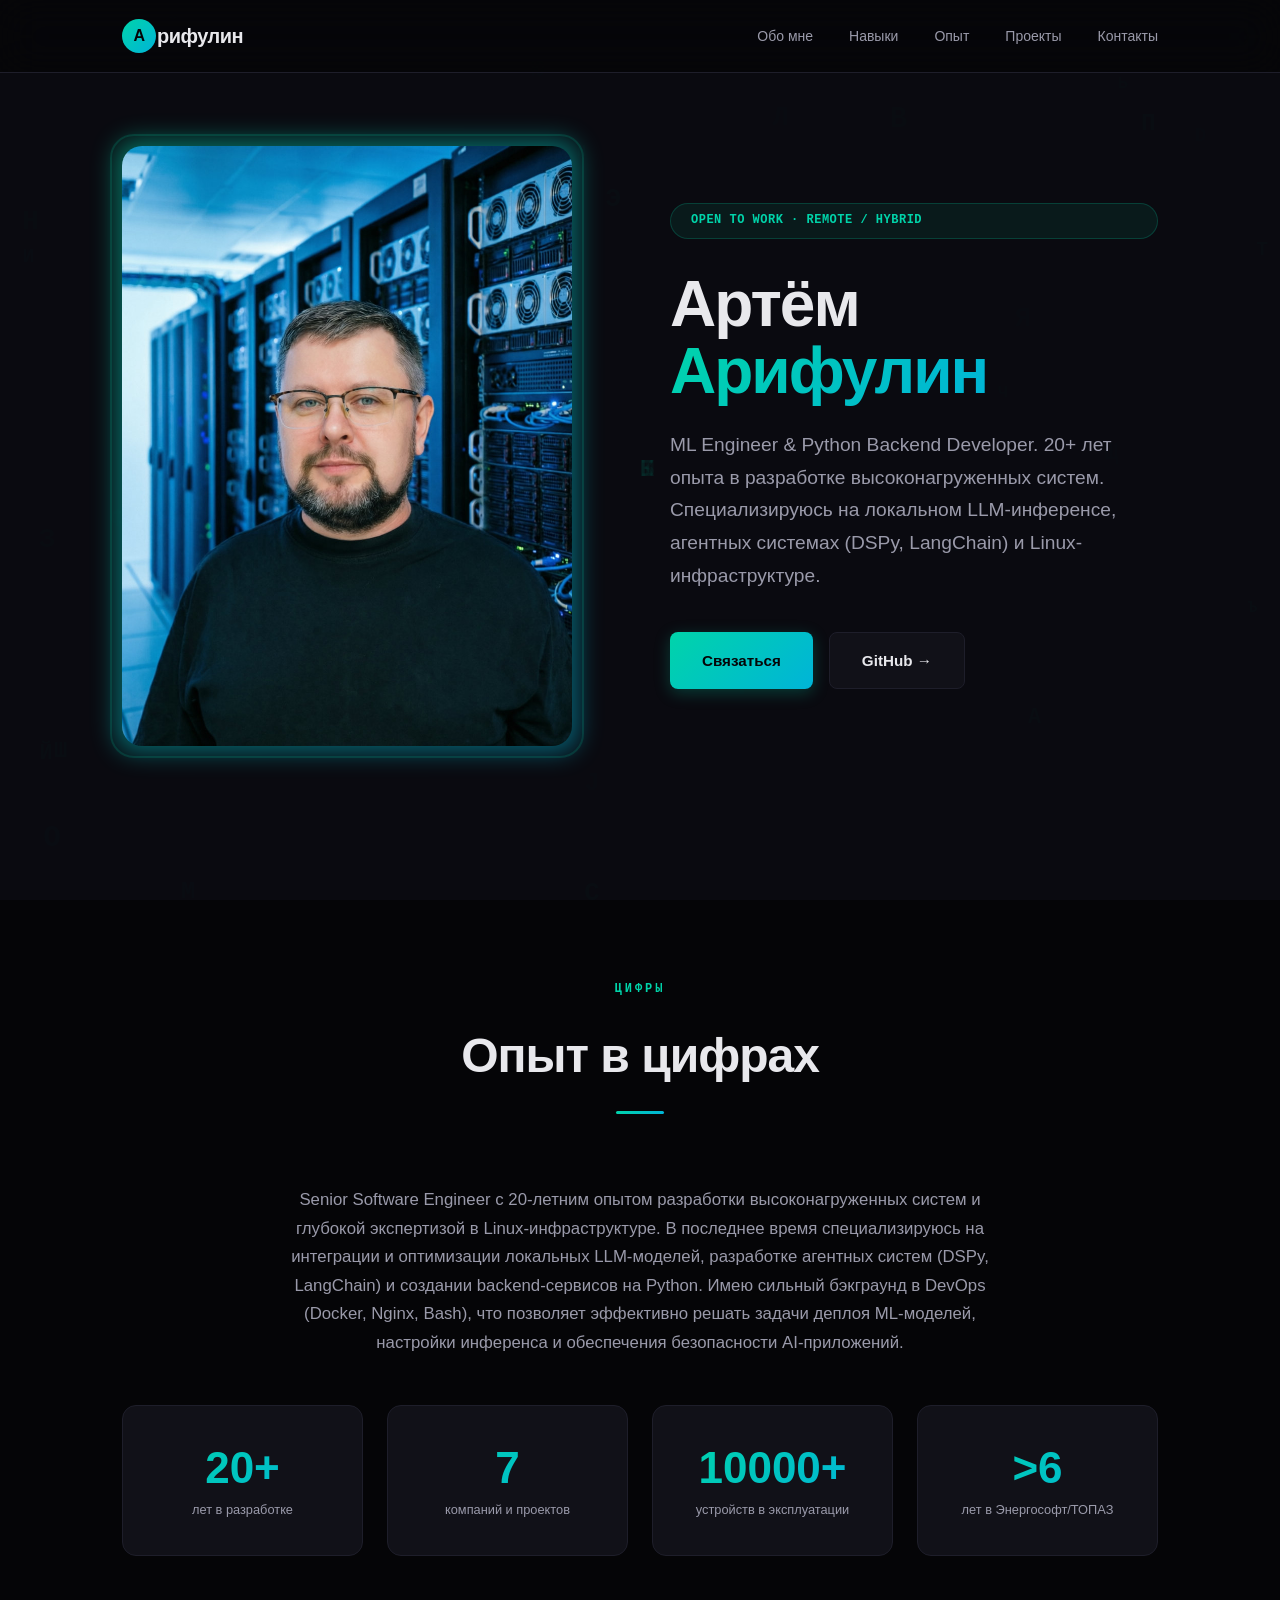
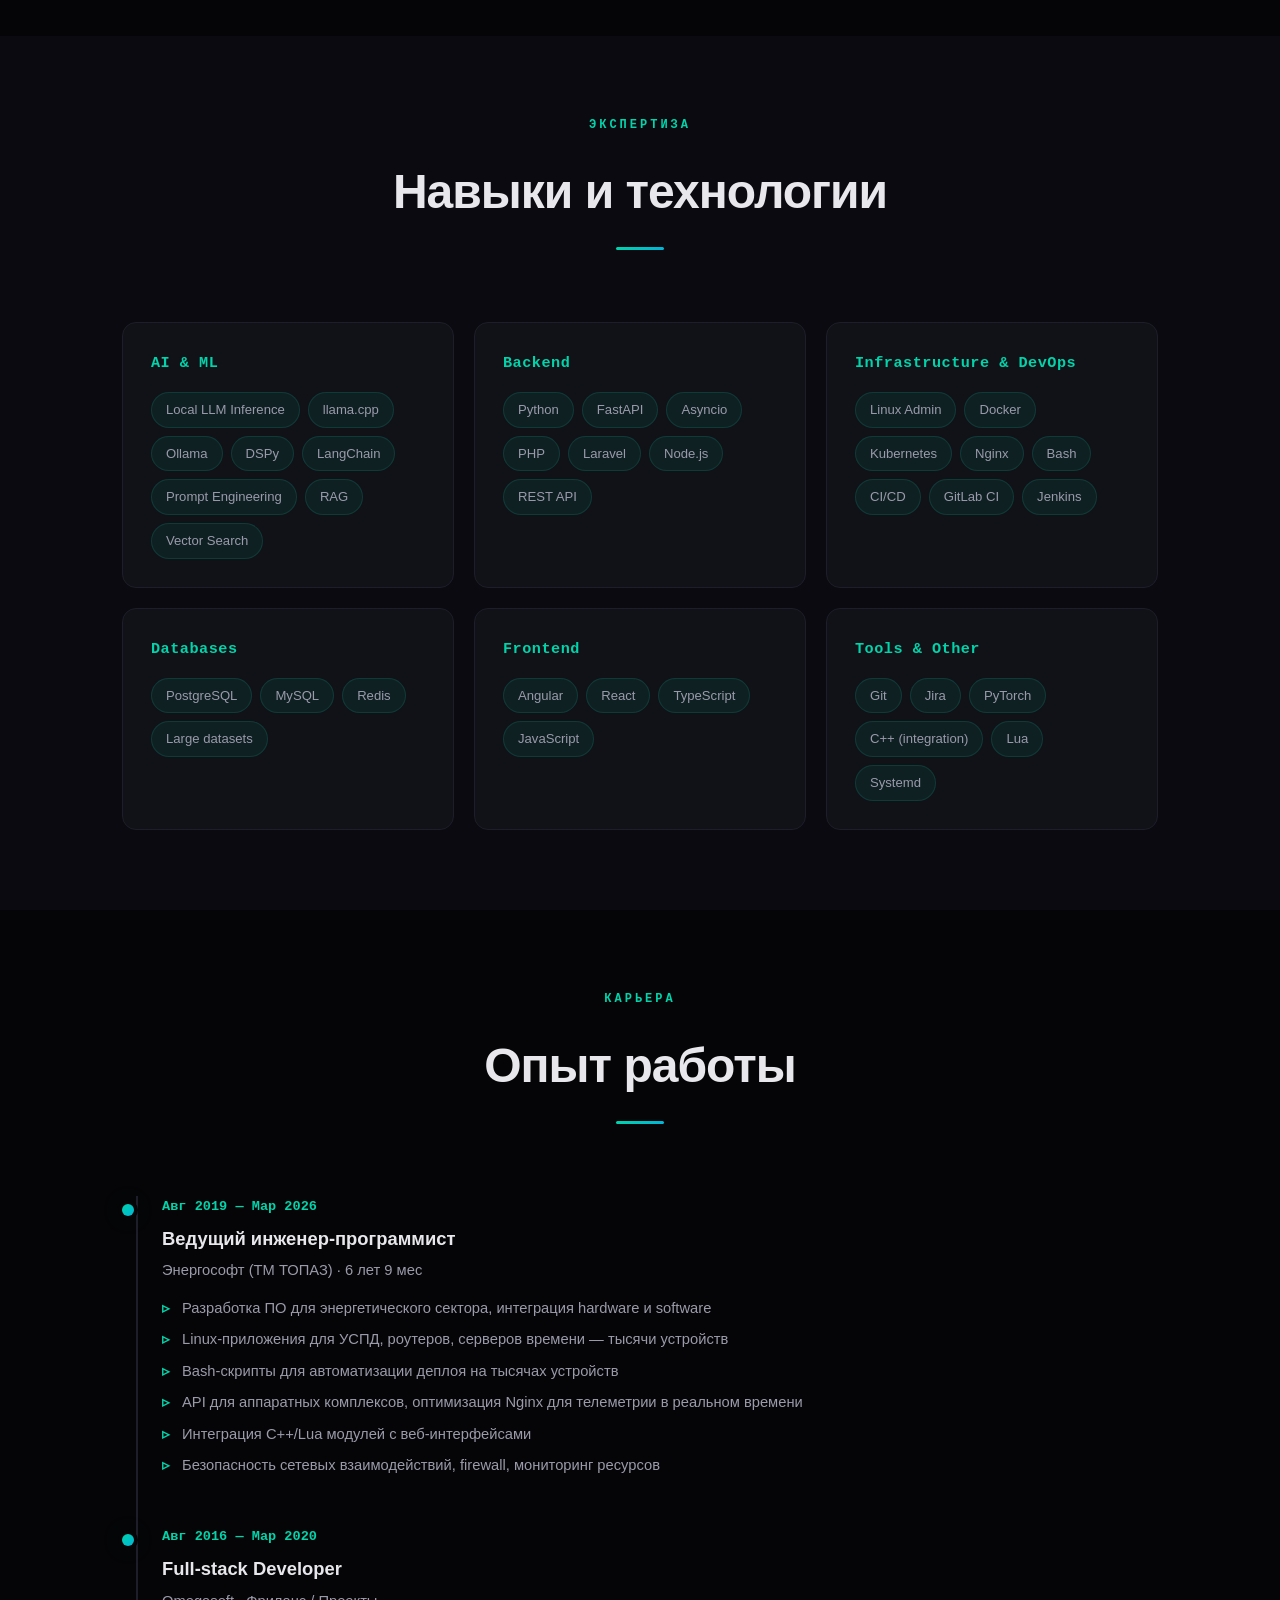
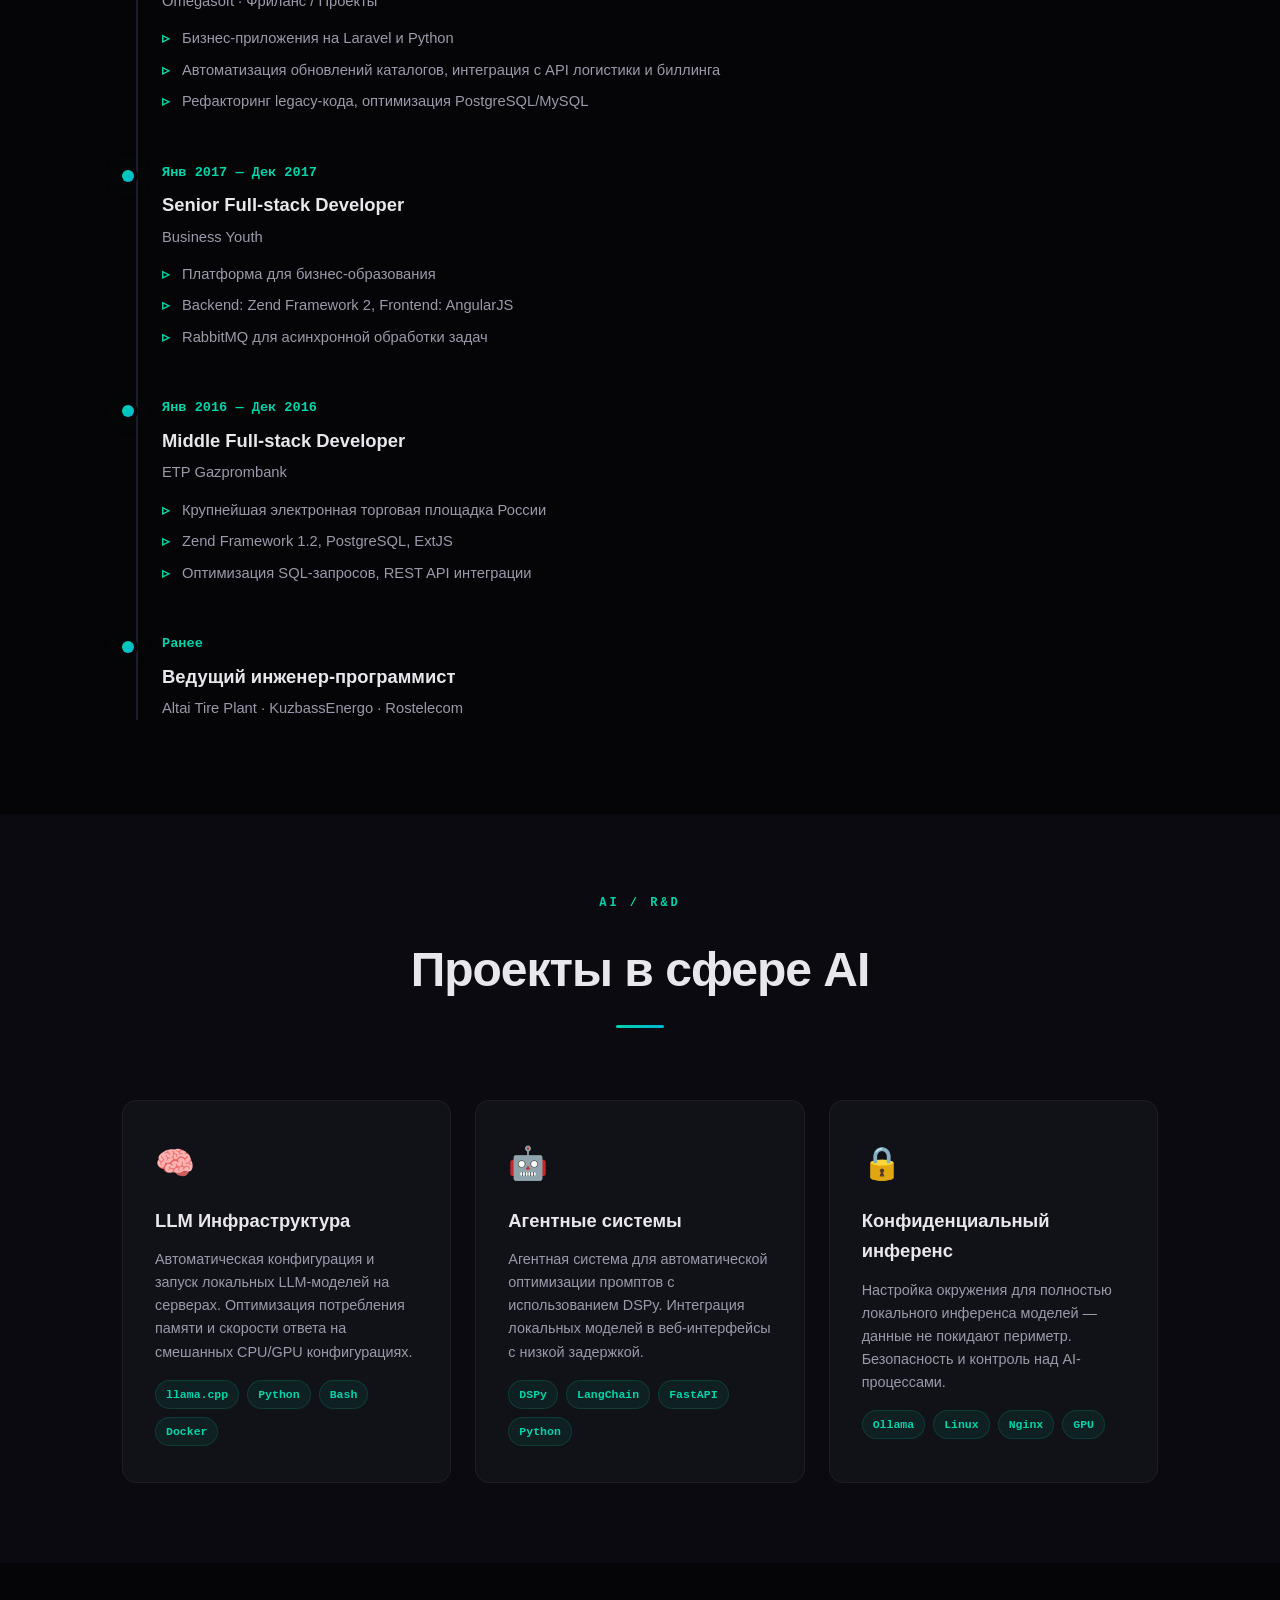
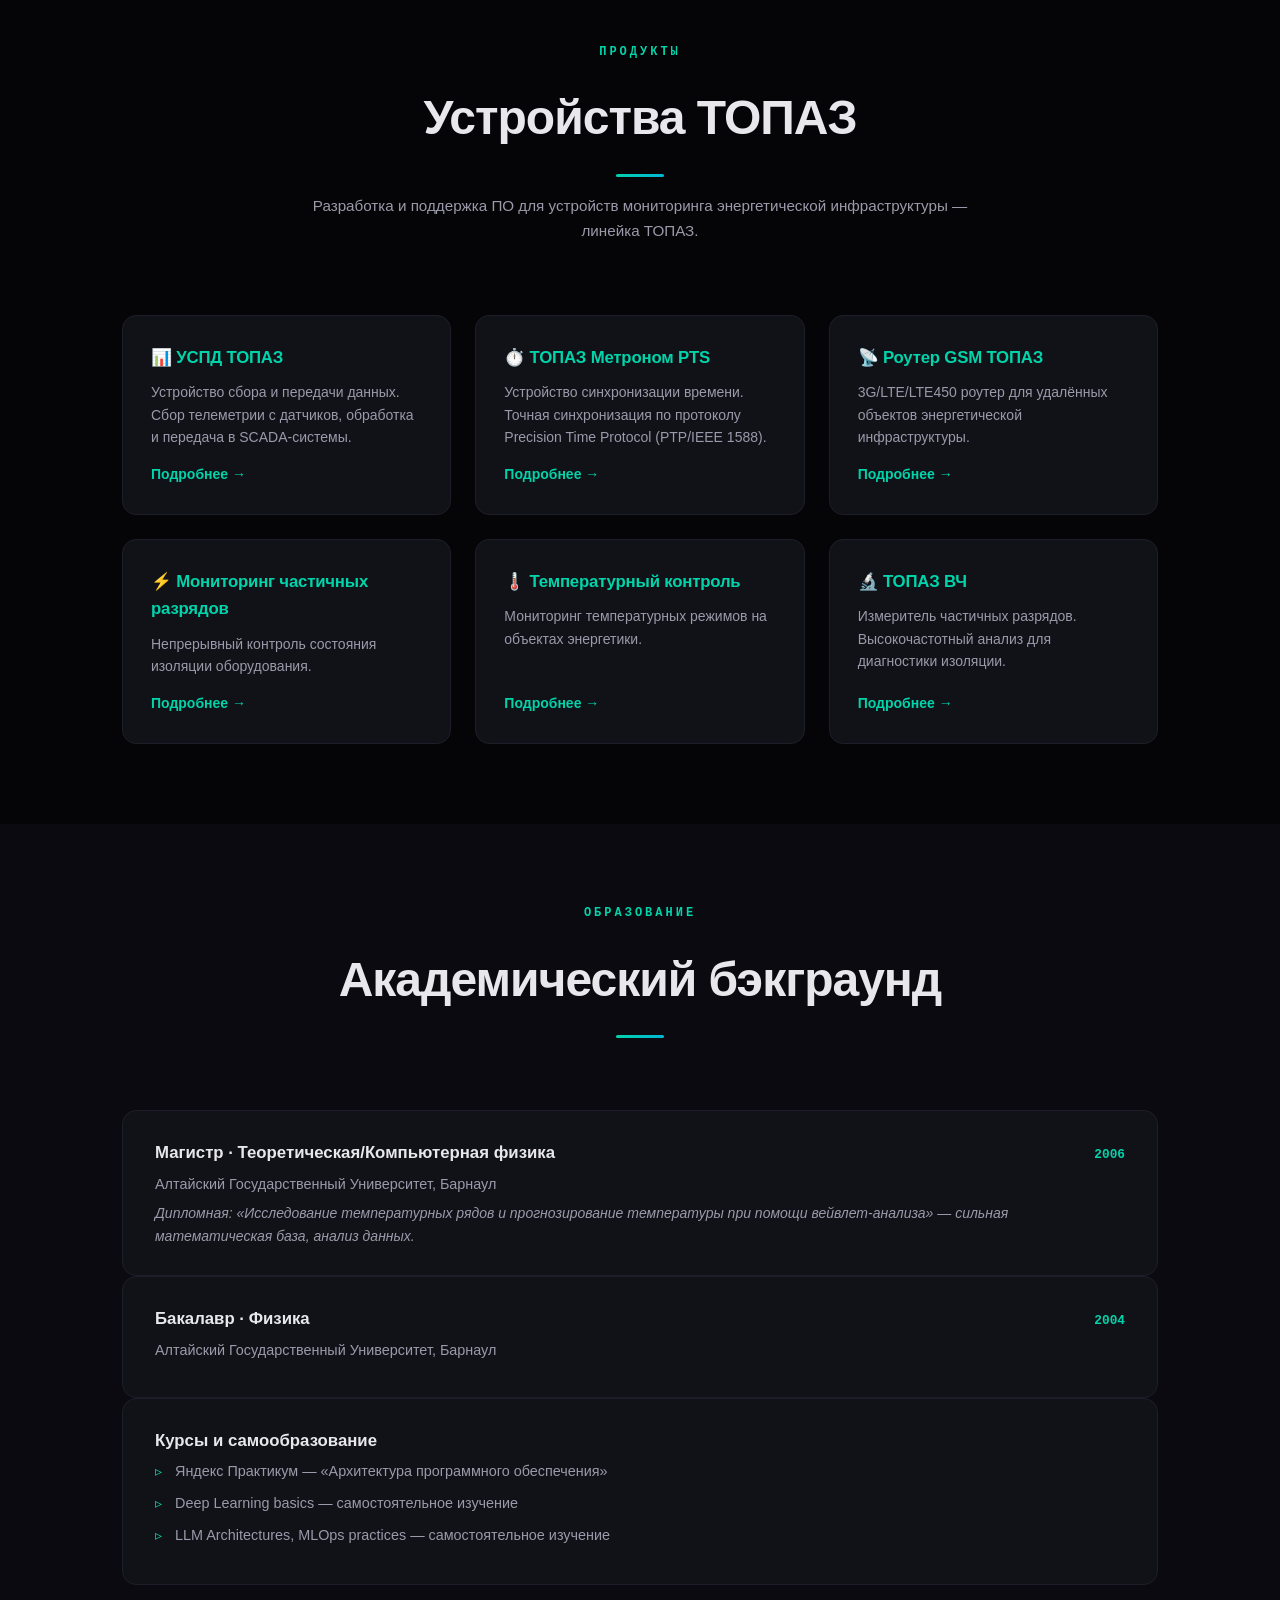
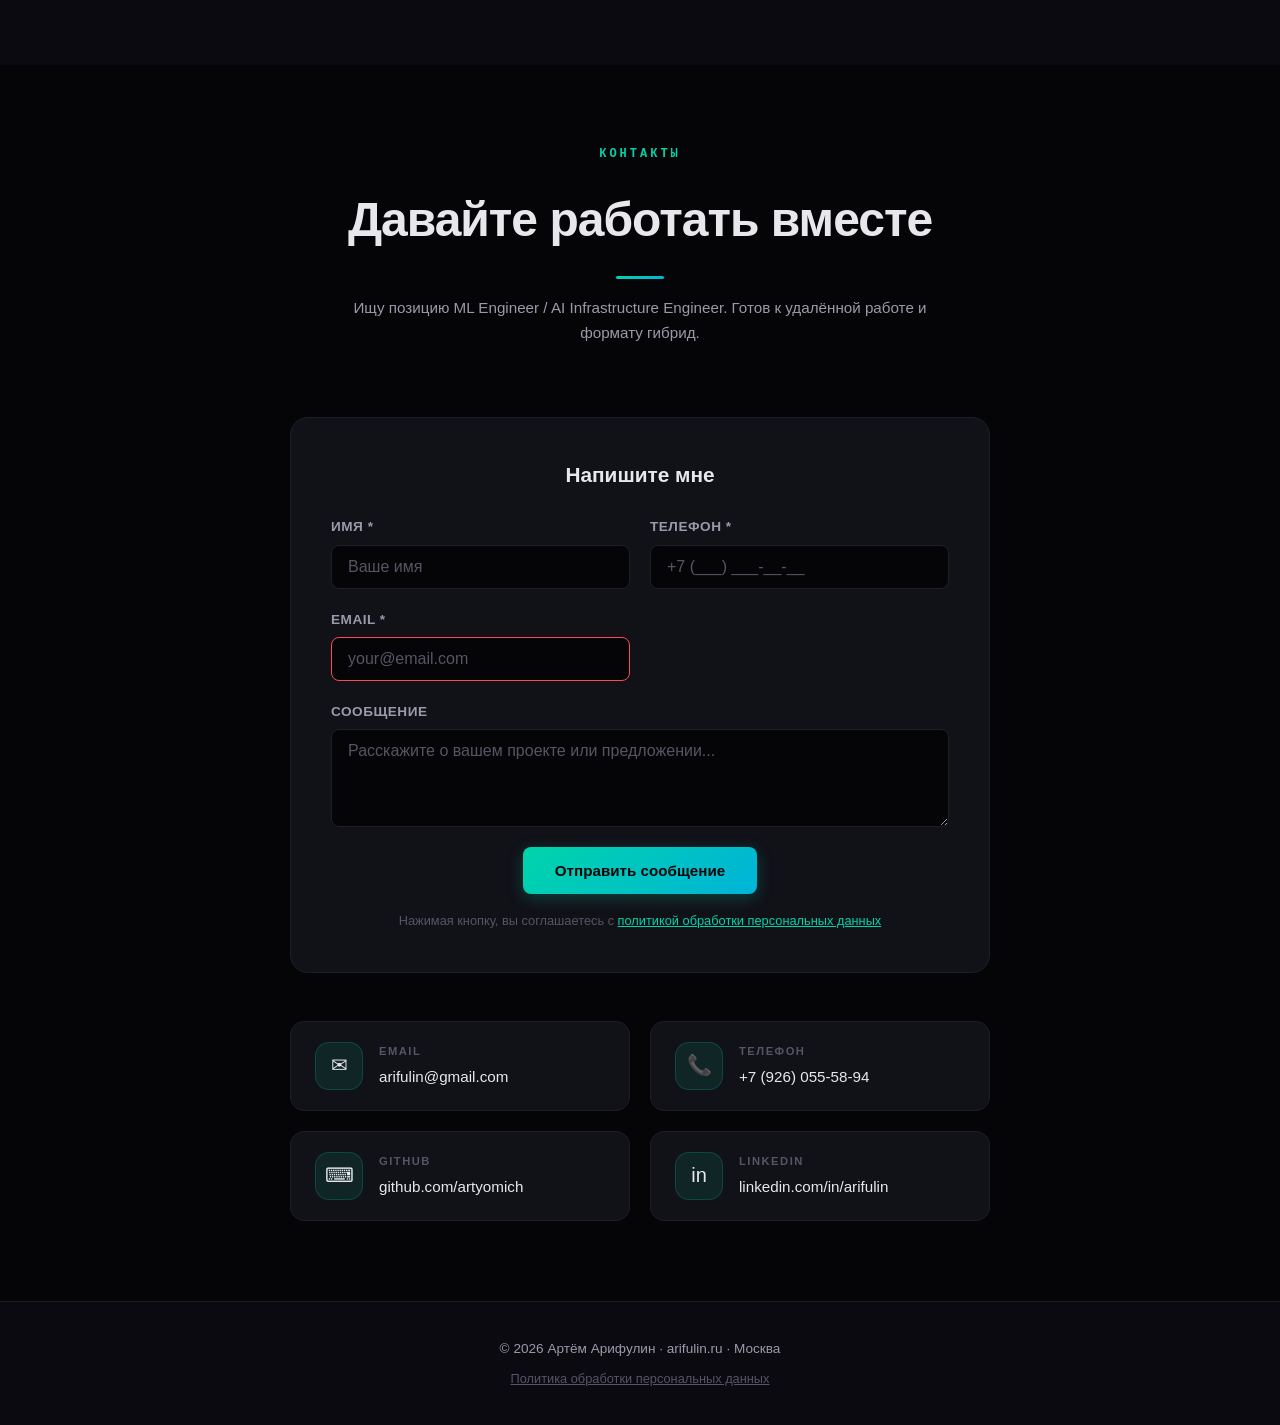
==== commit ba5737c8: "Initial commit: portfolio site with contact form (FormSubmit.co)" ====
--- a/index.html
+++ b/index.html
@@ -20,9 +20,26 @@
         content="ML Engineer & Python Backend Developer. 20+ лет опыта. Локальный LLM-инференс, агентные системы.">
 
     <title>Артём Арифулин | ML Engineer & Python Backend Developer</title>
-    <link rel="icon" type="image/svg+xml" href="data:image/svg+xml,<svg xmlns='http://www.w3.org/2000/svg' viewBox='0 0 32 32'><text y='28' font-size='28' font-family='system-ui' font-weight='bold' fill='%2300d4aa'>A</text></svg>">
+    <link rel="icon" type="image/svg+xml"
+        href="data:image/svg+xml,<svg xmlns='http://www.w3.org/2000/svg' viewBox='0 0 32 32'><text y='28' font-size='28' font-family='system-ui' font-weight='bold' fill='%2300d4aa'>A</text></svg>">
     <link rel="stylesheet" href="css/style.css">
-    <style>.fade-in{opacity:1;transform:none;transition:opacity .6s ease,transform .6s ease}.fade-in.animate-on-scroll{opacity:0;transform:translateY(24px)}.fade-in.animate-on-scroll.visible{opacity:1;transform:none}</style>
+    <style>
+        .fade-in {
+            opacity: 1;
+            transform: none;
+            transition: opacity .6s ease, transform .6s ease
+        }
+
+        .fade-in.animate-on-scroll {
+            opacity: 0;
+            transform: translateY(24px)
+        }
+
+        .fade-in.animate-on-scroll.visible {
+            opacity: 1;
+            transform: none
+        }
+    </style>
 </head>
 
 <body>
@@ -109,7 +126,8 @@
                     </p>
                     <div class="hero-actions">
                         <a href="#contact" class="btn btn-primary">Связаться</a>
-                        <a href="https://github.com/artyomich" target="_blank" rel="noopener" class="btn btn-secondary">GitHub →</a>
+                        <a href="https://github.com/artyomich" target="_blank" rel="noopener"
+                            class="btn btn-secondary">GitHub →</a>
                     </div>
                 </div>
             </div>
@@ -124,8 +142,13 @@
                 <h2 class="section-title">Опыт в цифрах</h2>
                 <div class="section-divider"></div>
             </div>
-            <p class="about-text fade-in" style="color: var(--text-secondary); font-size: 1.05rem; line-height: 1.7; max-width: 750px; margin: 0 auto 3rem auto; text-align: center;">
-                Senior Software Engineer с 20-летним опытом разработки высоконагруженных систем и глубокой экспертизой в Linux-инфраструктуре. В последние годы специализируюсь на интеграции и оптимизации локальных LLM-моделей, разработке агентных систем (DSPy, LangChain) и создании backend-сервисов на Python. Имею сильный бэкграунд в DevOps (Docker, Nginx, Bash), что позволяет эффективно решать задачи деплоя ML-моделей, настройки инференса и обеспечения безопасности AI-приложений.
+            <p class="about-text fade-in"
+                style="color: var(--text-secondary); font-size: 1.05rem; line-height: 1.7; max-width: 750px; margin: 0 auto 3rem auto; text-align: center;">
+                Senior Software Engineer с 20-летним опытом разработки высоконагруженных систем и глубокой экспертизой в
+                Linux-инфраструктуре. В последнее время специализируюсь на интеграции и оптимизации локальных
+                LLM-моделей, разработке агентных систем (DSPy, LangChain) и создании backend-сервисов на Python. Имею
+                сильный бэкграунд в DevOps (Docker, Nginx, Bash), что позволяет эффективно решать задачи деплоя
+                ML-моделей, настройки инференса и обеспечения безопасности AI-приложений.
             </p>
             <div class="stats-grid">
                 <div class="stat-card fade-in">
@@ -287,7 +310,7 @@
                 <div class="timeline-item">
                     <div class="timeline-dot"></div>
                     <div class="timeline-period">Ранее</div>
-                    <div class="timeline-role">Различные позиции</div>
+                    <div class="timeline-role">Ведущий инженер-программист</div>
                     <div class="timeline-company">Altai Tire Plant · KuzbassEnergo · Rostelecom</div>
                 </div>
             </div>
@@ -356,7 +379,8 @@
                 <div class="section-label">Продукты</div>
                 <h2 class="section-title">Устройства ТОПАЗ</h2>
                 <div class="section-divider"></div>
-                <p style="color: var(--text-secondary); margin-top: 1rem; font-size: 0.95rem; max-width: 700px; margin-left: auto; margin-right: auto;">
+                <p
+                    style="color: var(--text-secondary); margin-top: 1rem; font-size: 0.95rem; max-width: 700px; margin-left: auto; margin-right: auto;">
                     Разработка и поддержка ПО для устройств мониторинга энергетической инфраструктуры — линейка ТОПАЗ.
                 </p>
             </div>
@@ -451,7 +475,8 @@
                 <div class="section-label">Контакты</div>
                 <h2 class="section-title">Давайте работать вместе</h2>
                 <div class="section-divider"></div>
-                <p style="color: var(--text-secondary); margin-top: 1rem; font-size: 0.95rem; max-width: 600px; margin-left: auto; margin-right: auto;">
+                <p
+                    style="color: var(--text-secondary); margin-top: 1rem; font-size: 0.95rem; max-width: 600px; margin-left: auto; margin-right: auto;">
                     Ищу позицию ML Engineer / AI Infrastructure Engineer. Готов к удалённой работе и формату гибрид.
                 </p>
             </div>
@@ -461,13 +486,7 @@
                 <h3 style="color: var(--text-primary); font-size: 1.3rem; margin-bottom: 1.5rem; text-align: center;">
                     Напишите мне
                 </h3>
-                <form id="contact-form" class="contact-form" action="https://formsubmit.co/arifulin@gmail.com" method="POST">
-                    <!-- FormSubmit config -->
-                    <input type="hidden" name="_subject" value="Новая заявка с arifulin.ru">
-                    <input type="hidden" name="_captcha" value="false">
-                    <input type="hidden" name="_template" value="table">
-                    <!-- Honeypot for spam protection -->
-                    <input type="text" name="_gotcha" style="display:none">
+                <form id="contact-form" class="contact-form" method="POST">
 
                     <div class="form-row">
                         <div class="form-group">
@@ -476,7 +495,7 @@
                         </div>
                         <div class="form-group">
                             <label for="phone">Телефон *</label>
-                            <input type="tel" id="phone" name="phone" required placeholder="+7 (___) ___-__-__">
+                            <input type="text" id="phone" name="phone" required placeholder="+7 (___) ___-__-__" inputmode="tel">
                         </div>
                     </div>
                     <div class="form-row">
@@ -487,12 +506,14 @@
                     </div>
                     <div class="form-group full-width">
                         <label for="message">Сообщение</label>
-                        <textarea id="message" name="message" rows="4" placeholder="Расскажите о вашем проекте или предложении..."></textarea>
+                        <textarea id="message" name="message" rows="4"
+                            placeholder="Расскажите о вашем проекте или предложении..."></textarea>
                     </div>
                     <div class="form-submit">
                         <button type="submit" class="btn btn-primary">Отправить сообщение</button>
                         <p style="color: var(--text-muted); font-size: 0.8rem; margin-top: 1rem;">
-                            Нажимая кнопку, вы соглашаетесь с <a href="#privacy" class="privacy-link">политикой обработки персональных данных</a>
+                            Нажимая кнопку, вы соглашаетесь с <a href="#privacy" class="privacy-link">политикой
+                                обработки персональных данных</a>
                         </p>
                     </div>
                 </form>
@@ -549,7 +570,9 @@
             <h2>Политика обработки персональных данных</h2>
             <div class="modal-body">
                 <h3>1. Общие положения</h3>
-                <p>Настоящая Политика обработки персональных данных (далее — Политика) определяет порядок обработки и защиты персональных данных пользователей сайта arifulin.ru (далее — Сайт), принадлежащего Артёму Арифулину (далее — Оператор).</p>
+                <p>Настоящая Политика обработки персональных данных (далее — Политика) определяет порядок обработки и
+                    защиты персональных данных пользователей сайта arifulin.ru (далее — Сайт), принадлежащего Артёму
+                    Арифулину (далее — Оператор).</p>
 
                 <h3>2. Какие данные мы собираем</h3>
                 <p>При использовании формы обратной связи мы собираем следующие персональные данные:</p>
@@ -559,7 +582,8 @@
                     <li>Номер телефона</li>
                     <li>Текст сообщения</li>
                 </ul>
-                <p>Также автоматически собираются технические данные: IP-адрес, информация о браузере, время обращения.</p>
+                <p>Также автоматически собираются технические данные: IP-адрес, информация о браузере, время обращения.
+                </p>
 
                 <h3>3. Цели обработки данных</h3>
                 <p>Персональные данные обрабатываются исключительно для следующих целей:</p>
@@ -577,7 +601,9 @@
                 </ul>
 
                 <h3>5. Хранение и защита данных</h3>
-                <p>Персональные данные хранятся не дольше, чем этого требуют цели обработки. Оператор принимает необходимые организационные и технические меры для защиты персональных данных от неправомерного доступа, уничтожения, изменения, блокирования, копирования и распространения.</p>
+                <p>Персональные данные хранятся не дольше, чем этого требуют цели обработки. Оператор принимает
+                    необходимые организационные и технические меры для защиты персональных данных от неправомерного
+                    доступа, уничтожения, изменения, блокирования, копирования и распространения.</p>
 
                 <h3>6. Права пользователя</h3>
                 <p>Пользователь имеет право:</p>
@@ -588,7 +614,8 @@
                 </ul>
 
                 <h3>7. Контакты</h3>
-                <p>По всем вопросам, связанным с обработкой персональных данных, вы можете обратиться по электронной почте: arifulin@gmail.com</p>
+                <p>По всем вопросам, связанным с обработкой персональных данных, вы можете обратиться по электронной
+                    почте: arifulin@gmail.com</p>
             </div>
         </div>
     </div>
@@ -597,6 +624,8 @@
     <script src="js/animations.js" defer></script>
     <!-- ===== Letter cursor effect ===== -->
     <script src="js/letter-effect.js"></script>
+    <!-- ===== Contact Form Handler ===== -->
+    <script src="js/contact-form.js"></script>
 </body>
 
 </html>
--- a/css/style.css
+++ b/css/style.css
@@ -111,7 +111,7 @@
     color: var(--bg-primary);
     font-weight: 800;
     font-size: 1rem;
-    margin-right: 10px;
+    margin-right: 1px;
     flex-shrink: 0;
 }
 
@@ -260,13 +260,21 @@
     object-fit: cover;
     object-position: center top;
     border-radius: 20px;
-    border: 4px solid var(--bg-primary);
     display: block;
 }
 
 @keyframes hero-pulse {
-    0%, 100% { transform: scale(1); opacity: 0.3; }
-    50% { transform: scale(1.02); opacity: 0; }
+
+    0%,
+    100% {
+        transform: scale(1);
+        opacity: 0.3;
+    }
+
+    50% {
+        transform: scale(1.02);
+        opacity: 0;
+    }
 }
 
 /* Text content on right */
@@ -898,6 +906,108 @@
     text-align: center;
 }
 
+/* Form feedback messages */
+.form-success {
+    display: none;
+    background: rgba(0, 212, 170, 0.1);
+    border: 1px solid var(--accent);
+    border-radius: 12px;
+    padding: 2rem;
+    text-align: center;
+    margin-top: 1.5rem;
+}
+
+.form-success.show {
+    display: block;
+    animation: fadeInUp 0.5s ease;
+}
+
+.form-success-icon {
+    font-size: 3rem;
+    margin-bottom: 1rem;
+}
+
+.form-success h3 {
+    color: var(--accent);
+    font-size: 1.3rem;
+    margin-bottom: 0.5rem;
+}
+
+.form-success p {
+    color: var(--text-secondary);
+    font-size: 0.95rem;
+}
+
+.form-error {
+    display: none;
+    background: rgba(255, 71, 87, 0.1);
+    border: 1px solid #ff4757;
+    border-radius: 12px;
+    padding: 1.5rem;
+    text-align: center;
+    margin-top: 1.5rem;
+}
+
+.form-error.show {
+    display: block;
+    animation: fadeInUp 0.5s ease;
+}
+
+.form-error h3 {
+    color: #ff4757;
+    font-size: 1.2rem;
+    margin-bottom: 0.5rem;
+}
+
+.form-error p {
+    color: var(--text-secondary);
+    font-size: 0.9rem;
+}
+
+/* Form loading state */
+.form-loading .btn-primary {
+    opacity: 0.7;
+    pointer-events: none;
+}
+
+.btn-primary.loading {
+    position: relative;
+    color: transparent !important;
+    pointer-events: none;
+}
+
+.btn-primary.loading::after {
+    content: '';
+    position: absolute;
+    width: 20px;
+    height: 20px;
+    top: 50%;
+    left: 50%;
+    margin-top: -10px;
+    margin-left: -10px;
+    border: 2px solid rgba(255, 255, 255, 0.3);
+    border-top-color: #fff;
+    border-radius: 50%;
+    animation: spin 0.6s linear infinite;
+}
+
+@keyframes spin {
+    to {
+        transform: rotate(360deg);
+    }
+}
+
+/* Phone input formatting */
+input[type="tel"]:invalid,
+input[type="email"]:invalid {
+    border-color: #ff4757;
+}
+
+input[type="tel"]:valid,
+input[type="email"]:valid {
+    border-color: var(--accent);
+}
+
 .privacy-link {
     color: var(--accent-1);
     text-decoration: underline;
@@ -1028,12 +1138,19 @@
 
 /* ===== Reduced Motion ===== */
 @media (prefers-reduced-motion: reduce) {
-    *, *::before, *::after {
+
+    *,
+    *::before,
+    *::after {
         animation-duration: 0.01ms !important;
         transition-duration: 0.01ms !important;
         scroll-behavior: auto !important;
     }
-    .fade-in { opacity: 1; transform: none; }
+
+    .fade-in {
+        opacity: 1;
+        transform: none;
+    }
 }
 
 /* ===== Responsive ===== */
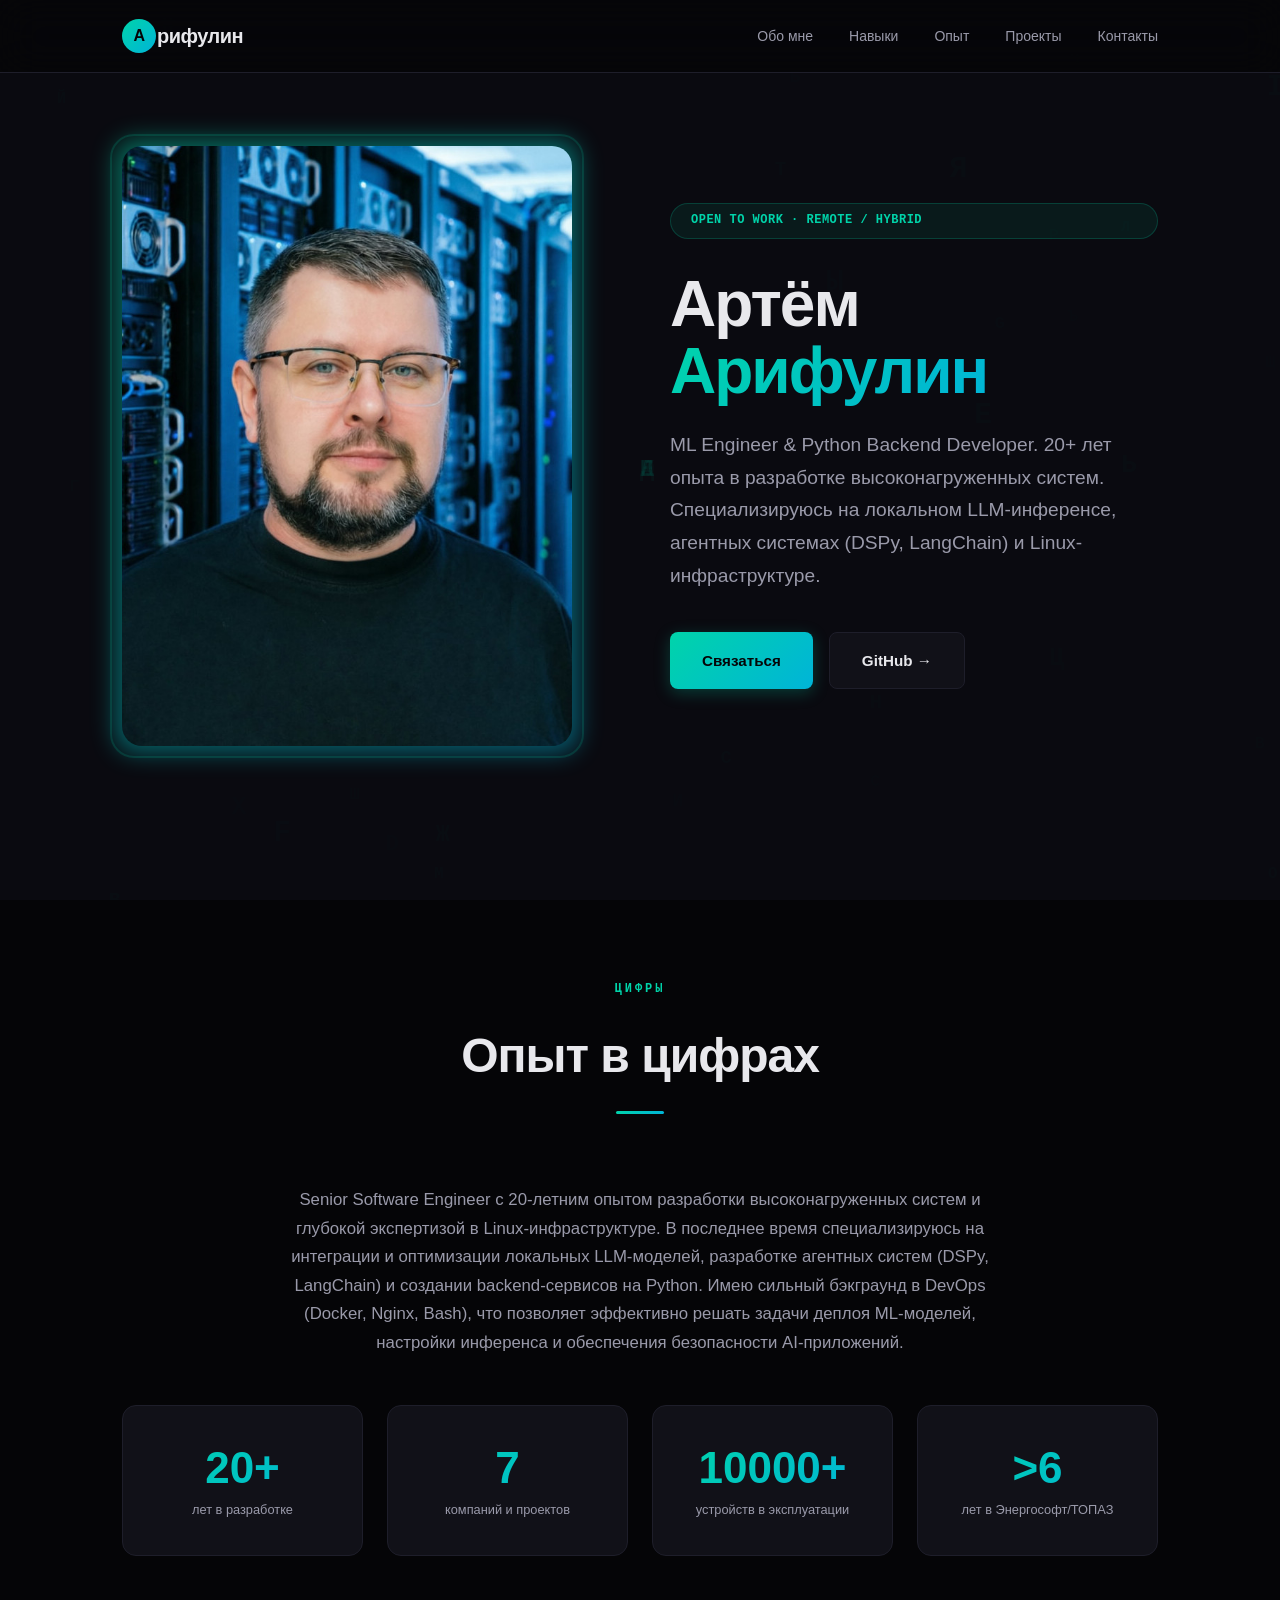
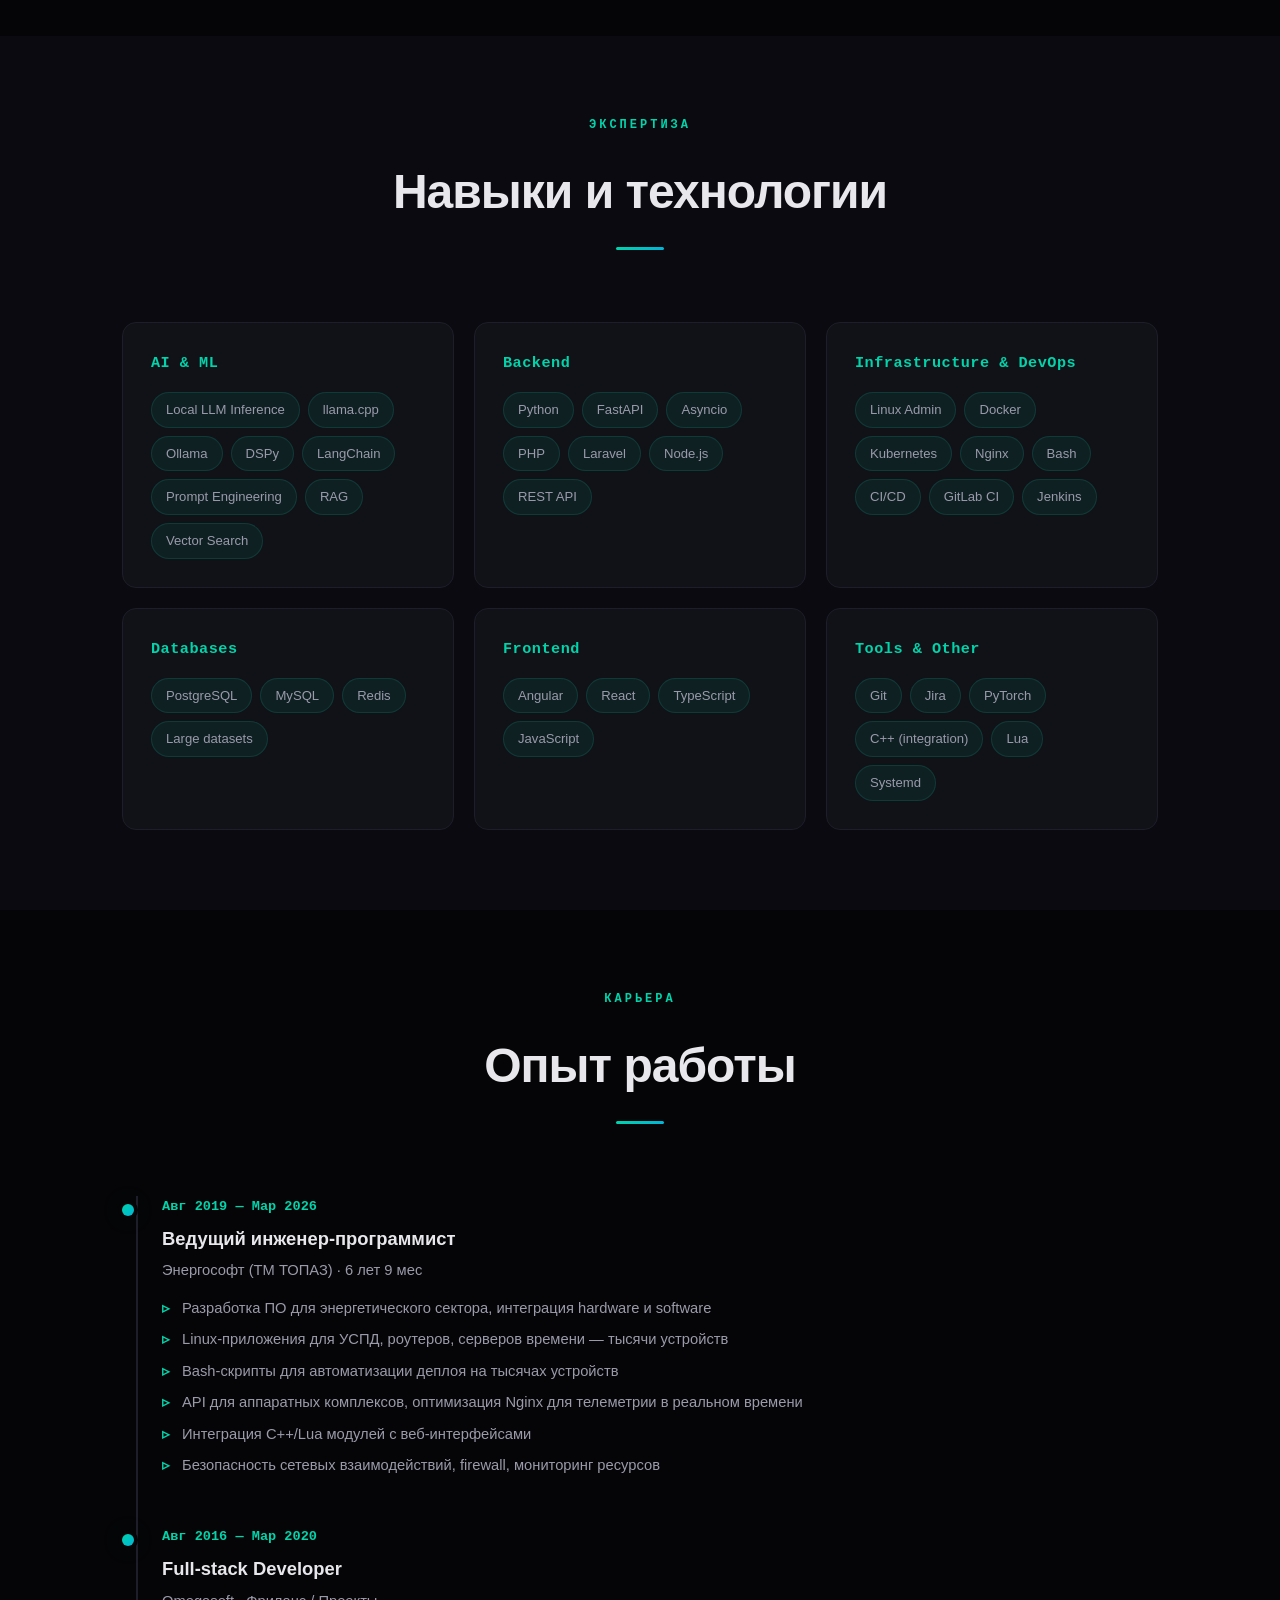
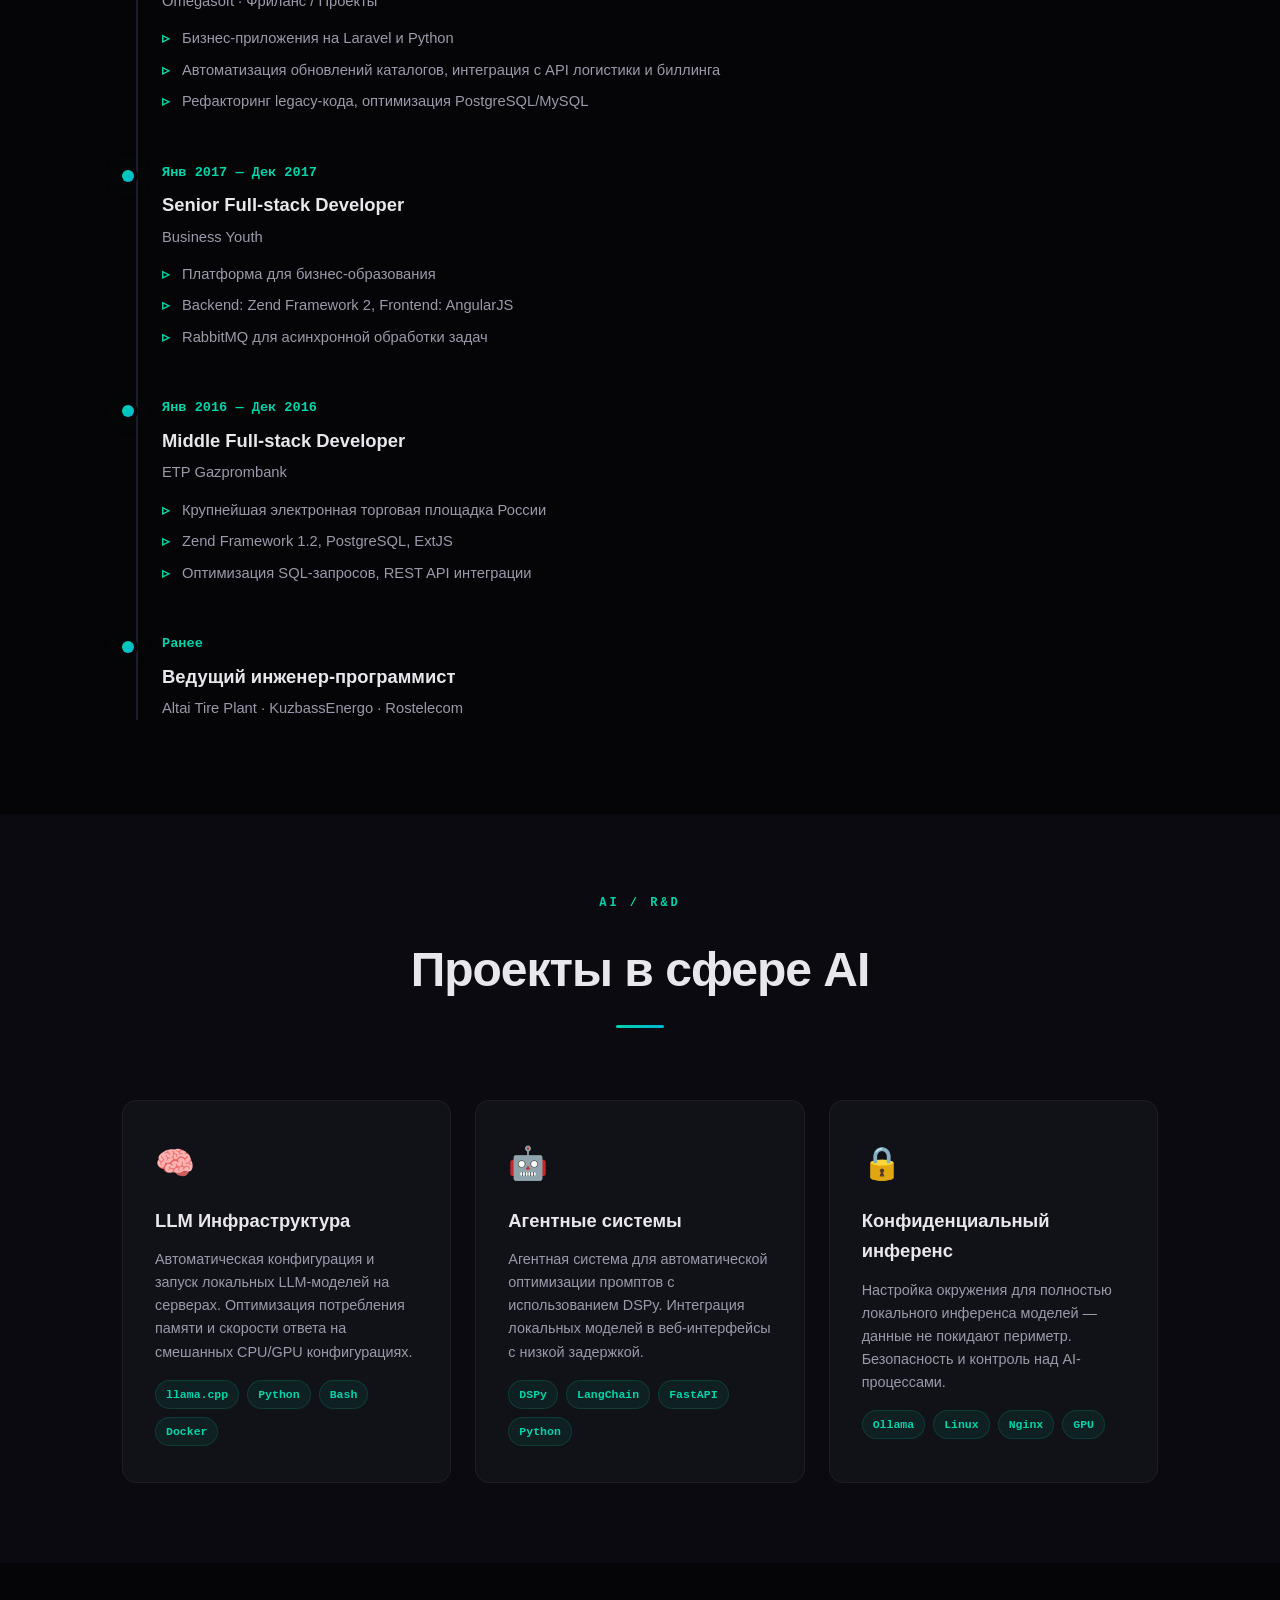
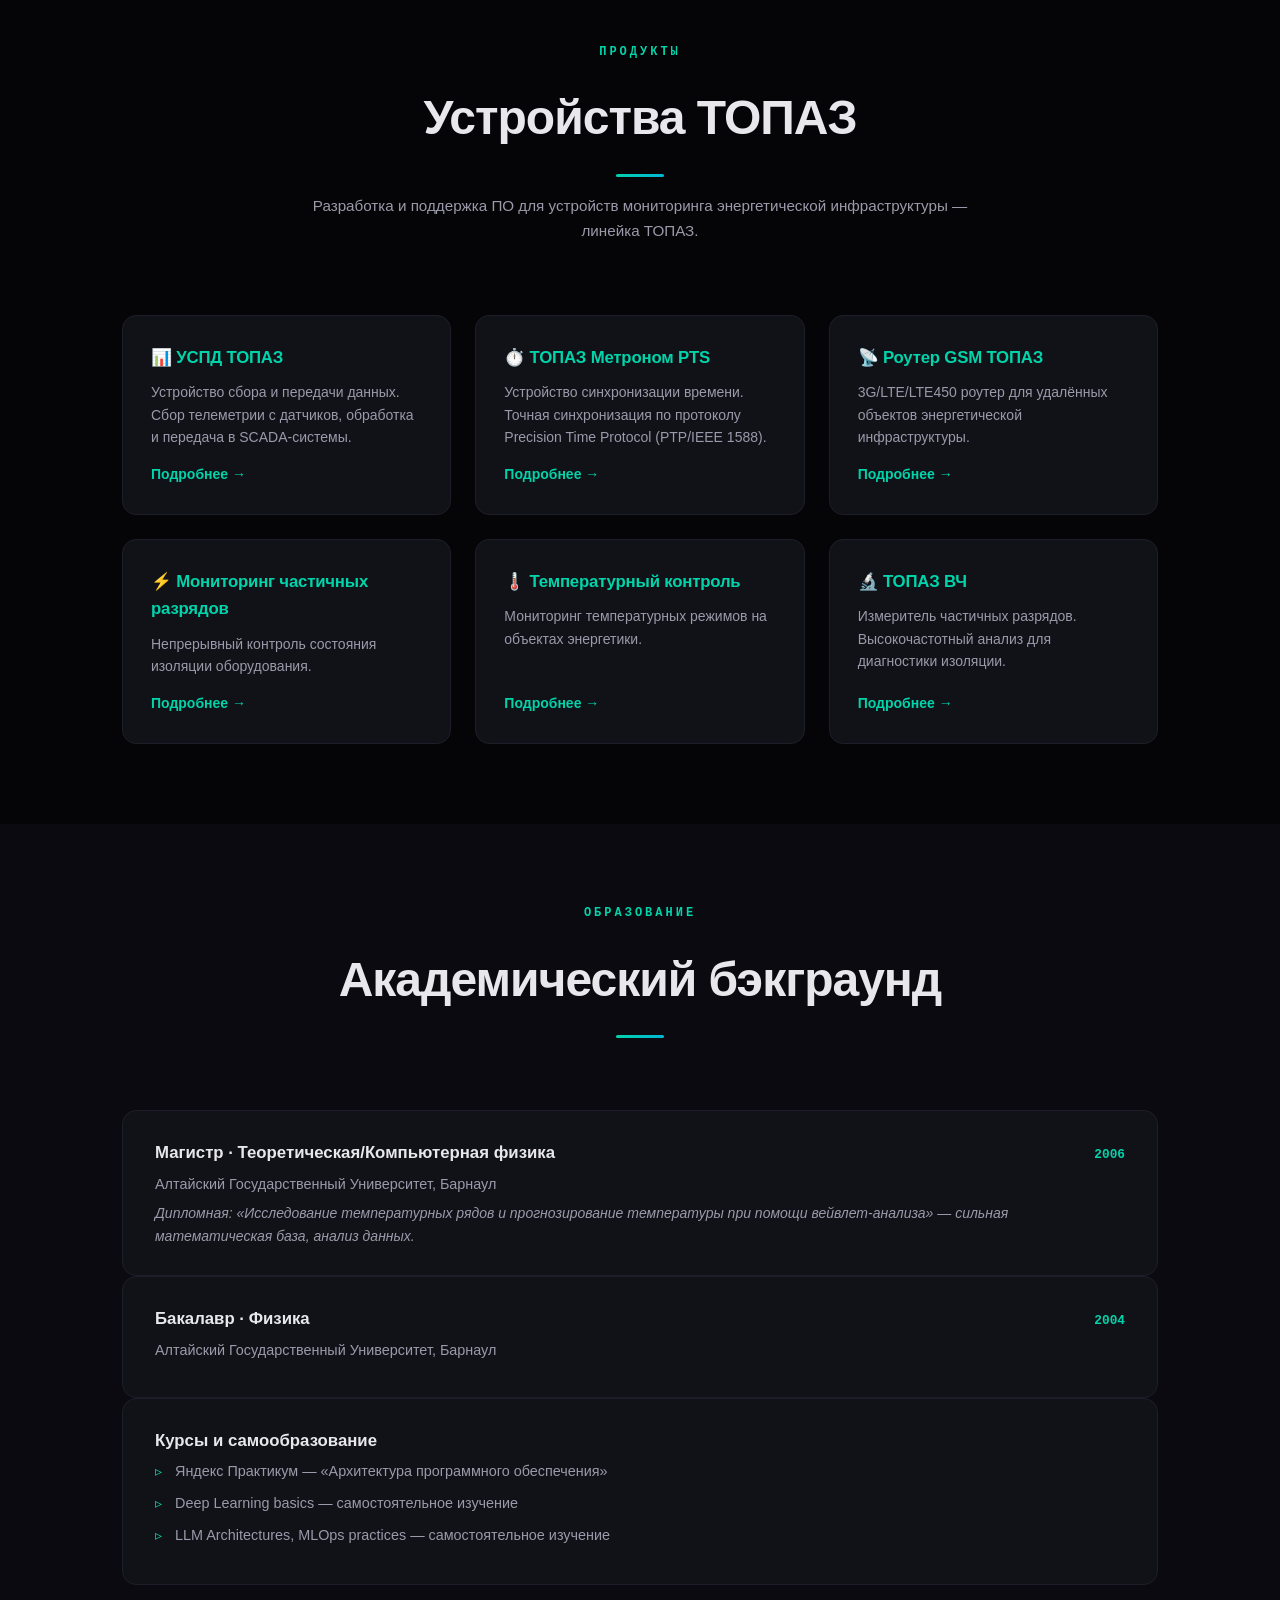
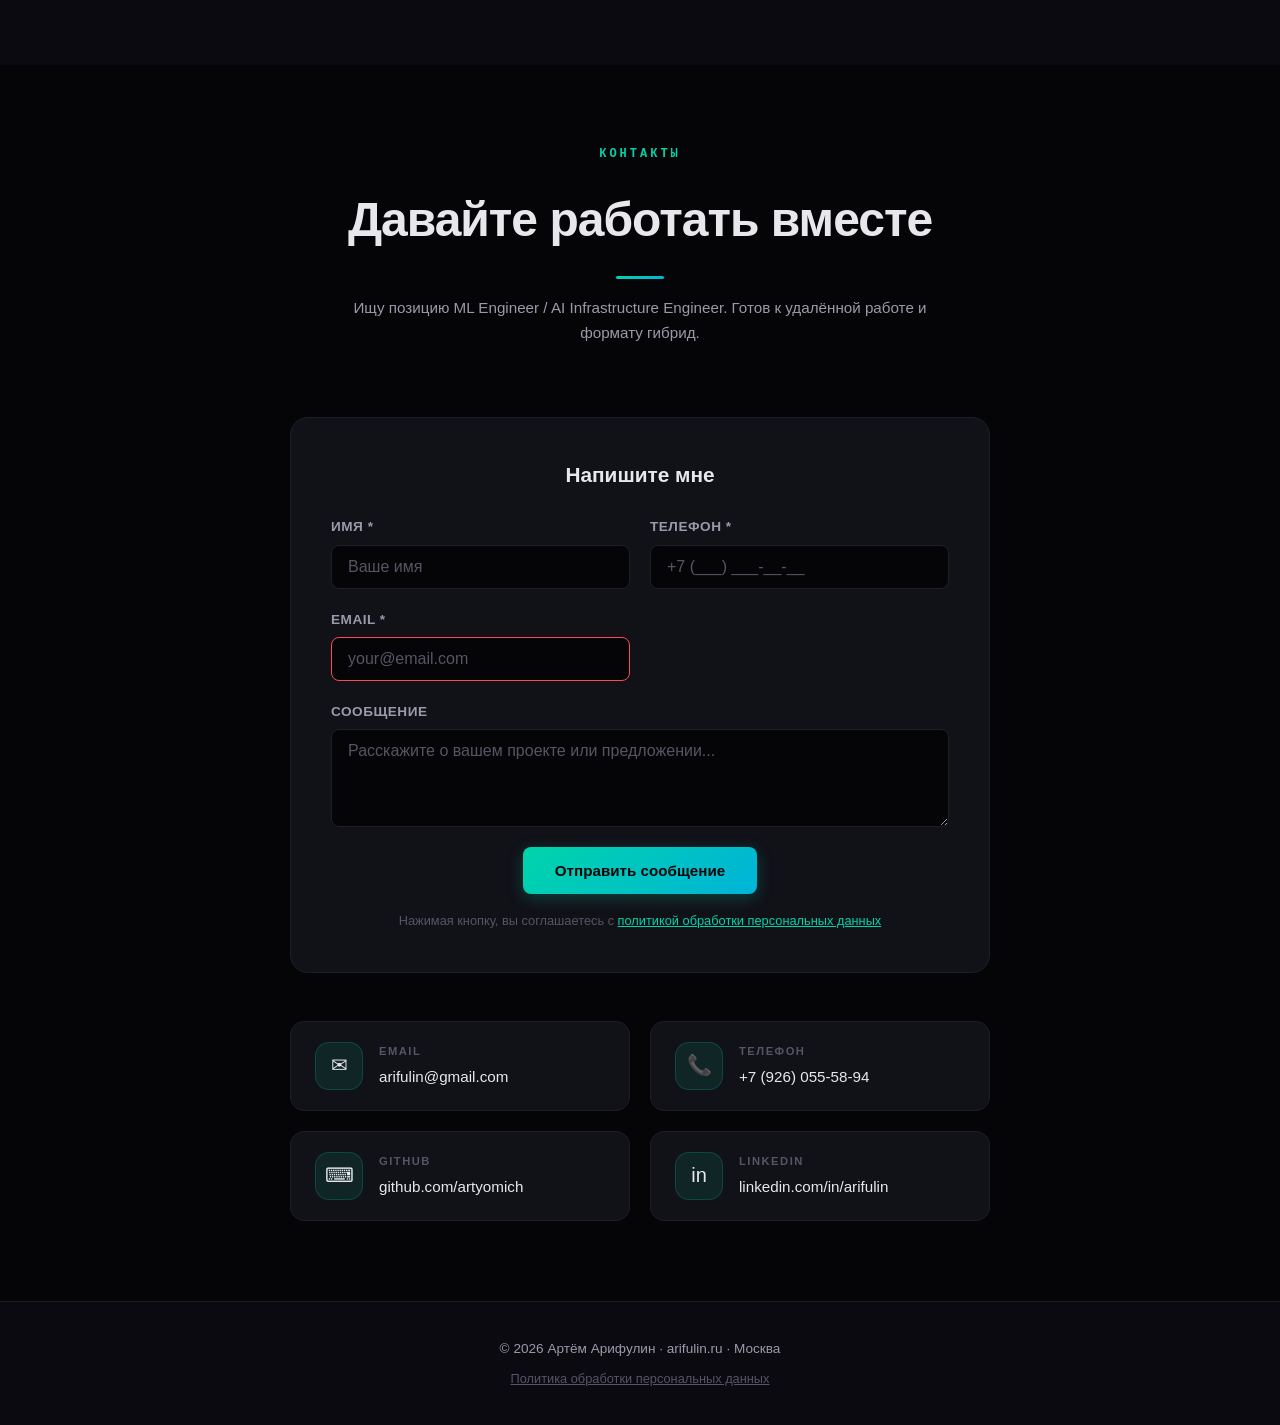
==== commit 2fe407cd: "Добавлена форма обратной связи с отправкой на email через FormSubmit.co" ====
--- a/index.html
+++ b/index.html
@@ -487,6 +487,10 @@
                     Напишите мне
                 </h3>
                 <form id="contact-form" class="contact-form" method="POST">
+                    <input type="hidden" name="_next" value="https://arifulin.ru/#contact">
+                    <input type="hidden" name="_captcha" value="false">
+                    <input type="hidden" name="_template" value="table">
+                    <input type="hidden" name="_subject" value="Новая заявка с arifulin.ru">
 
                     <div class="form-row">
                         <div class="form-group">
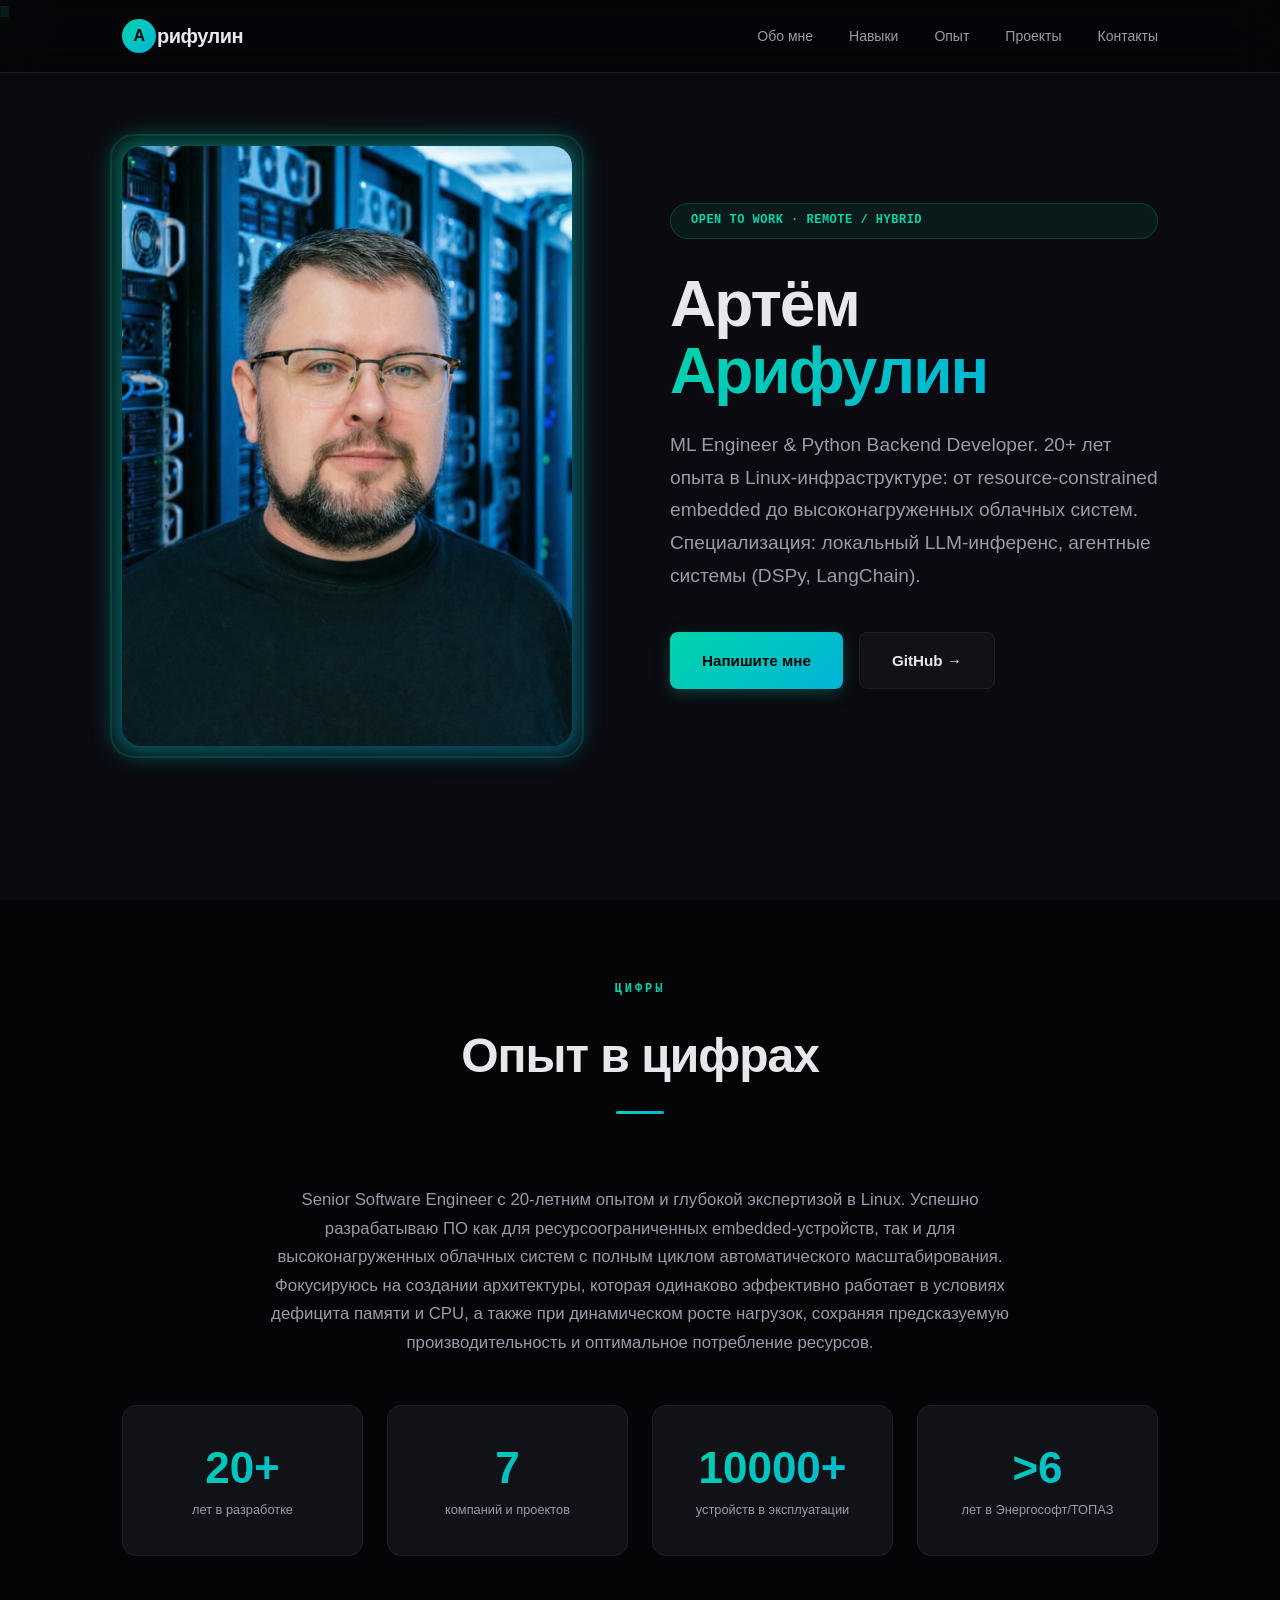
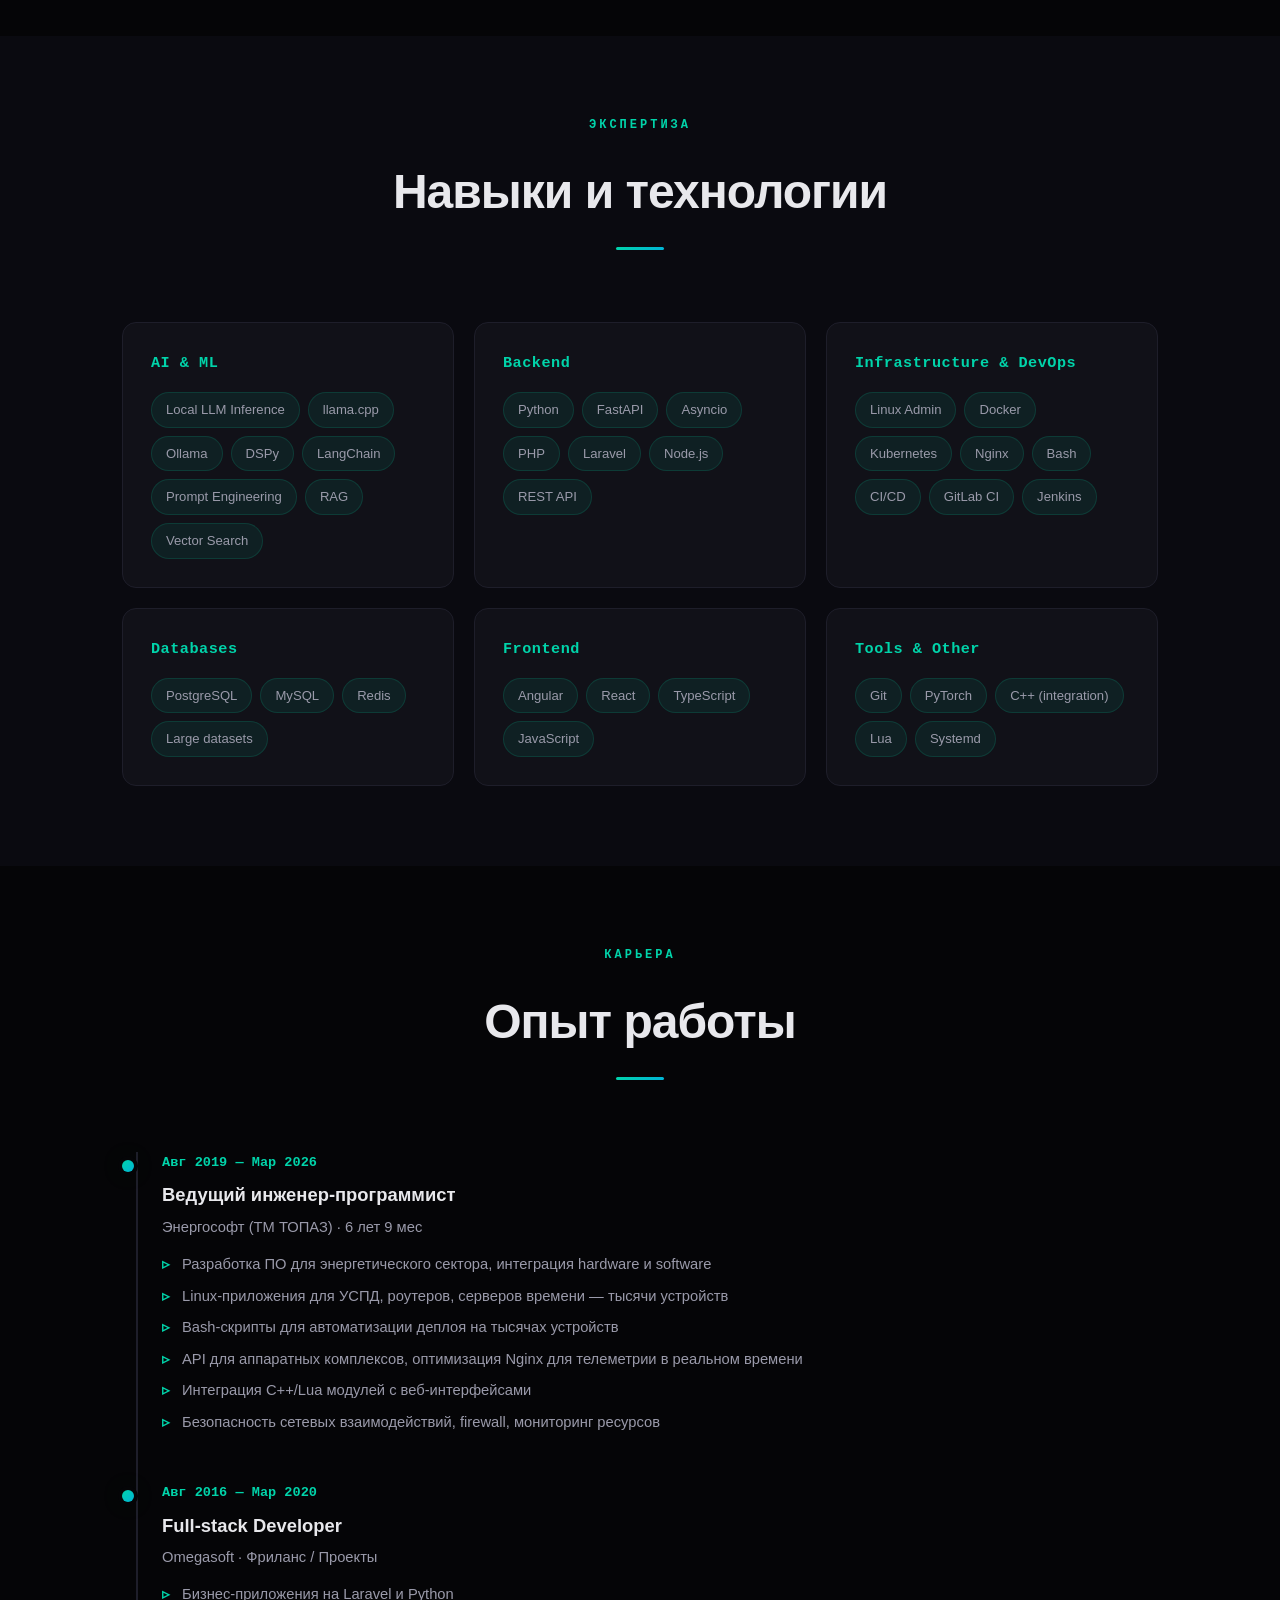
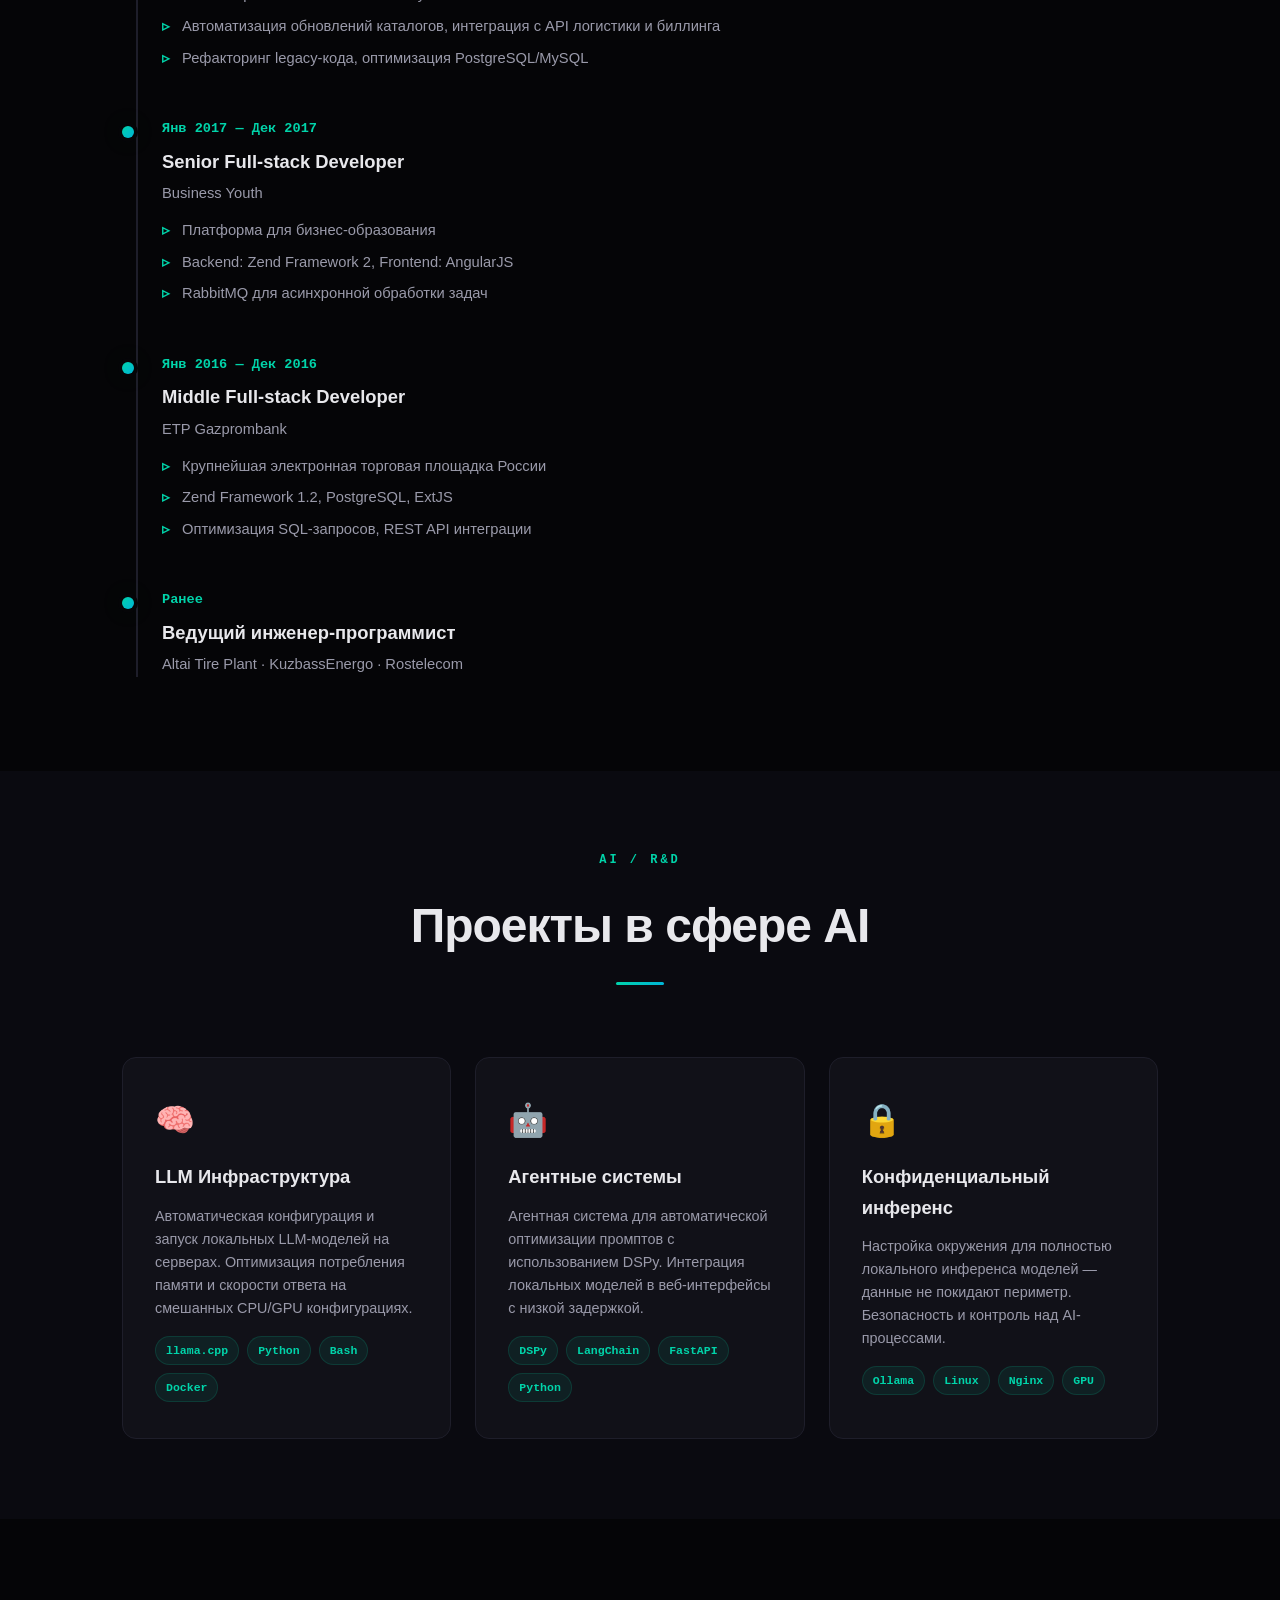
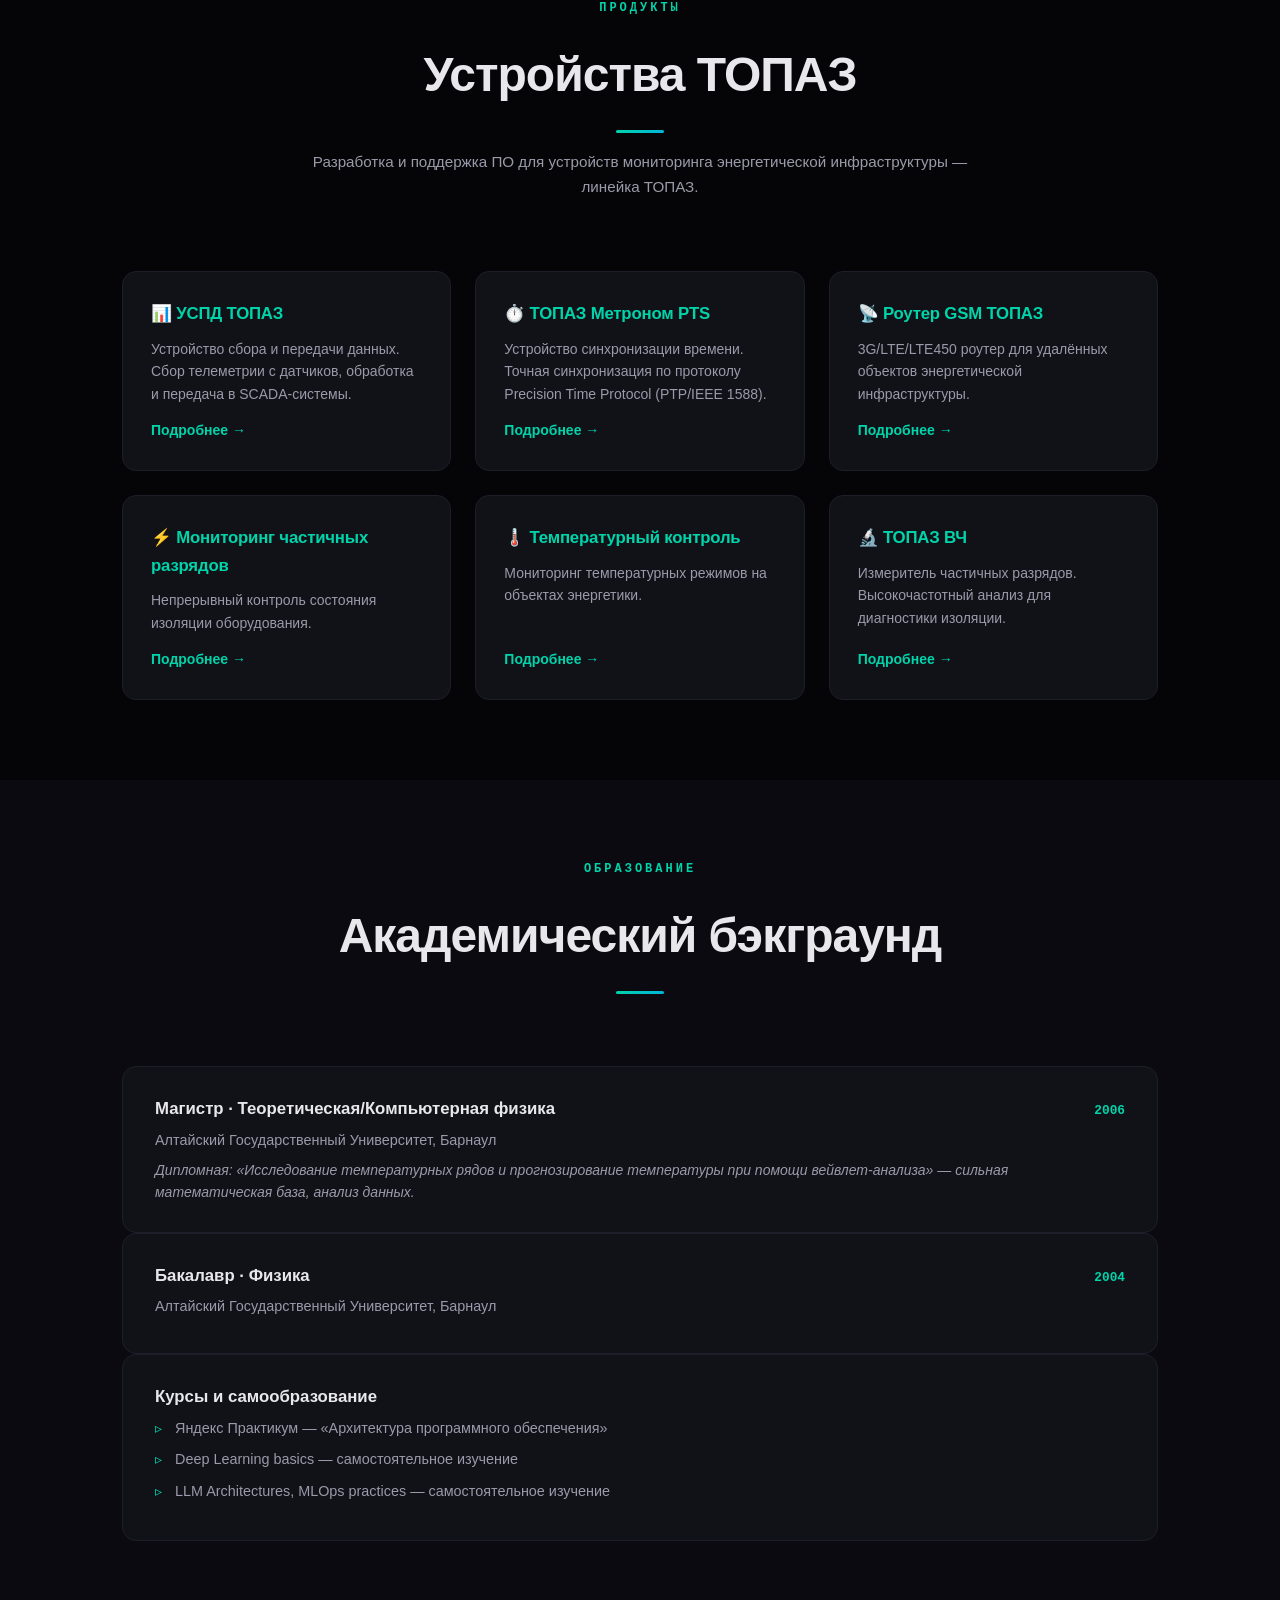
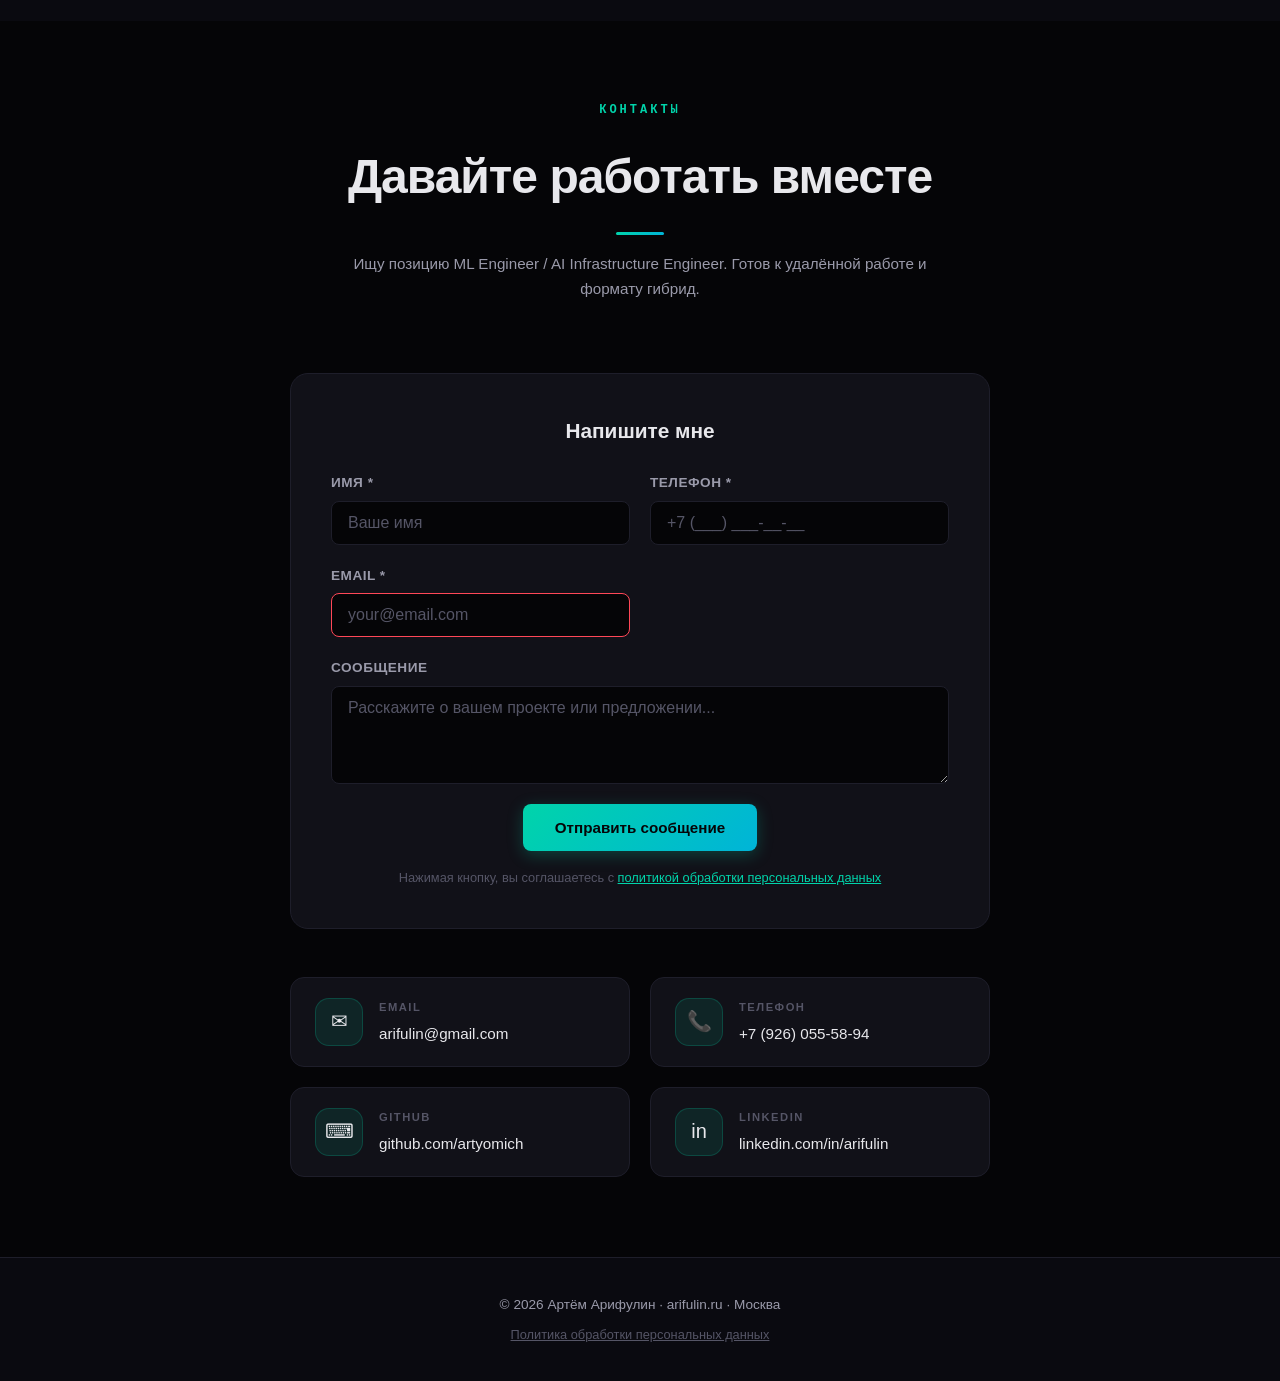
==== commit 1953efeb: "Update hero section: revised subtitle text and CTA button label - Changed hero subtitle to emphasize" ====
--- a/index.html
+++ b/index.html
@@ -120,12 +120,12 @@
                     <span class="hero-eyebrow">Open to work · Remote / Hybrid</span>
                     <h1>Артём <span class="gradient-text">Арифулин</span></h1>
                     <p class="hero-subtitle">
-                        ML Engineer & Python Backend Developer. 20+ лет опыта в разработке
-                        высоконагруженных систем. Специализируюсь на локальном LLM-инференсе,
-                        агентных системах (DSPy, LangChain) и Linux-инфраструктуре.
+                        ML Engineer & Python Backend Developer. 20+ лет опыта в Linux-инфраструктуре:
+                        от resource-constrained embedded до высоконагруженных облачных систем.
+                        Специализация: локальный LLM-инференс, агентные системы (DSPy, LangChain).
                     </p>
                     <div class="hero-actions">
-                        <a href="#contact" class="btn btn-primary">Связаться</a>
+                        <a href="#contact" class="btn btn-primary">Напишите мне</a>
                         <a href="https://github.com/artyomich" target="_blank" rel="noopener"
                             class="btn btn-secondary">GitHub →</a>
                     </div>
@@ -144,11 +144,14 @@
             </div>
             <p class="about-text fade-in"
                 style="color: var(--text-secondary); font-size: 1.05rem; line-height: 1.7; max-width: 750px; margin: 0 auto 3rem auto; text-align: center;">
-                Senior Software Engineer с 20-летним опытом разработки высоконагруженных систем и глубокой экспертизой в
-                Linux-инфраструктуре. В последнее время специализируюсь на интеграции и оптимизации локальных
-                LLM-моделей, разработке агентных систем (DSPy, LangChain) и создании backend-сервисов на Python. Имею
-                сильный бэкграунд в DevOps (Docker, Nginx, Bash), что позволяет эффективно решать задачи деплоя
-                ML-моделей, настройки инференса и обеспечения безопасности AI-приложений.
+                Senior Software Engineer с 20-летним опытом и глубокой экспертизой в Linux.
+                Успешно разрабатываю ПО как для ресурсоограниченных embedded-устройств, так и
+                для высоконагруженных облачных систем с полным циклом автоматического масштабирования.
+                Фокусируюсь на создании архитектуры, которая одинаково эффективно работает в условиях дефицита памяти и
+                CPU,
+                а также при динамическом росте нагрузок, сохраняя предсказуемую производительность и оптимальное
+                потребление
+                ресурсов.
             </p>
             <div class="stats-grid">
                 <div class="stat-card fade-in">
@@ -240,7 +243,6 @@
                     <div class="skill-category-title">Tools & Other</div>
                     <div class="skill-tags">
                         <span class="skill-tag">Git</span>
-                        <span class="skill-tag">Jira</span>
                         <span class="skill-tag">PyTorch</span>
                         <span class="skill-tag">C++ (integration)</span>
                         <span class="skill-tag">Lua</span>
@@ -499,7 +501,8 @@
                         </div>
                         <div class="form-group">
                             <label for="phone">Телефон *</label>
-                            <input type="text" id="phone" name="phone" required placeholder="+7 (___) ___-__-__" inputmode="tel">
+                            <input type="text" id="phone" name="phone" required placeholder="+7 (___) ___-__-__"
+                                inputmode="tel">
                         </div>
                     </div>
                     <div class="form-row">
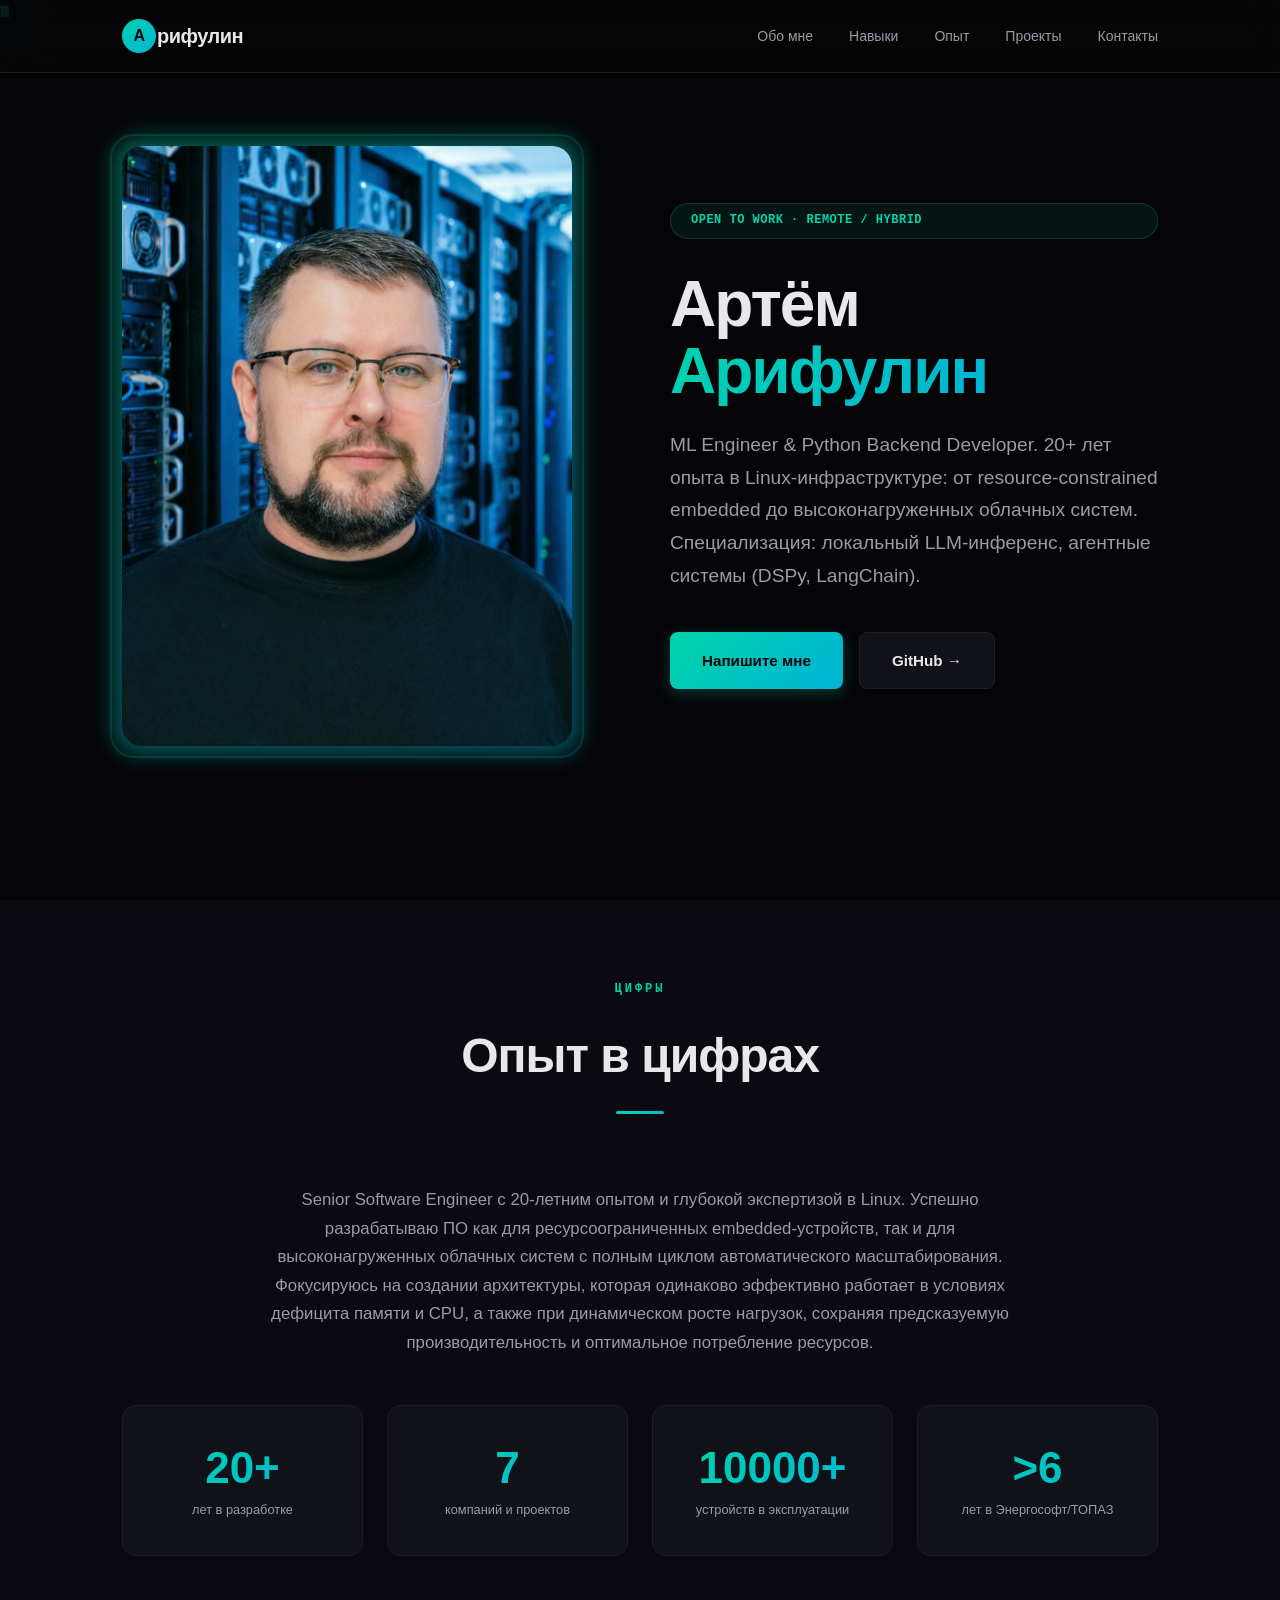
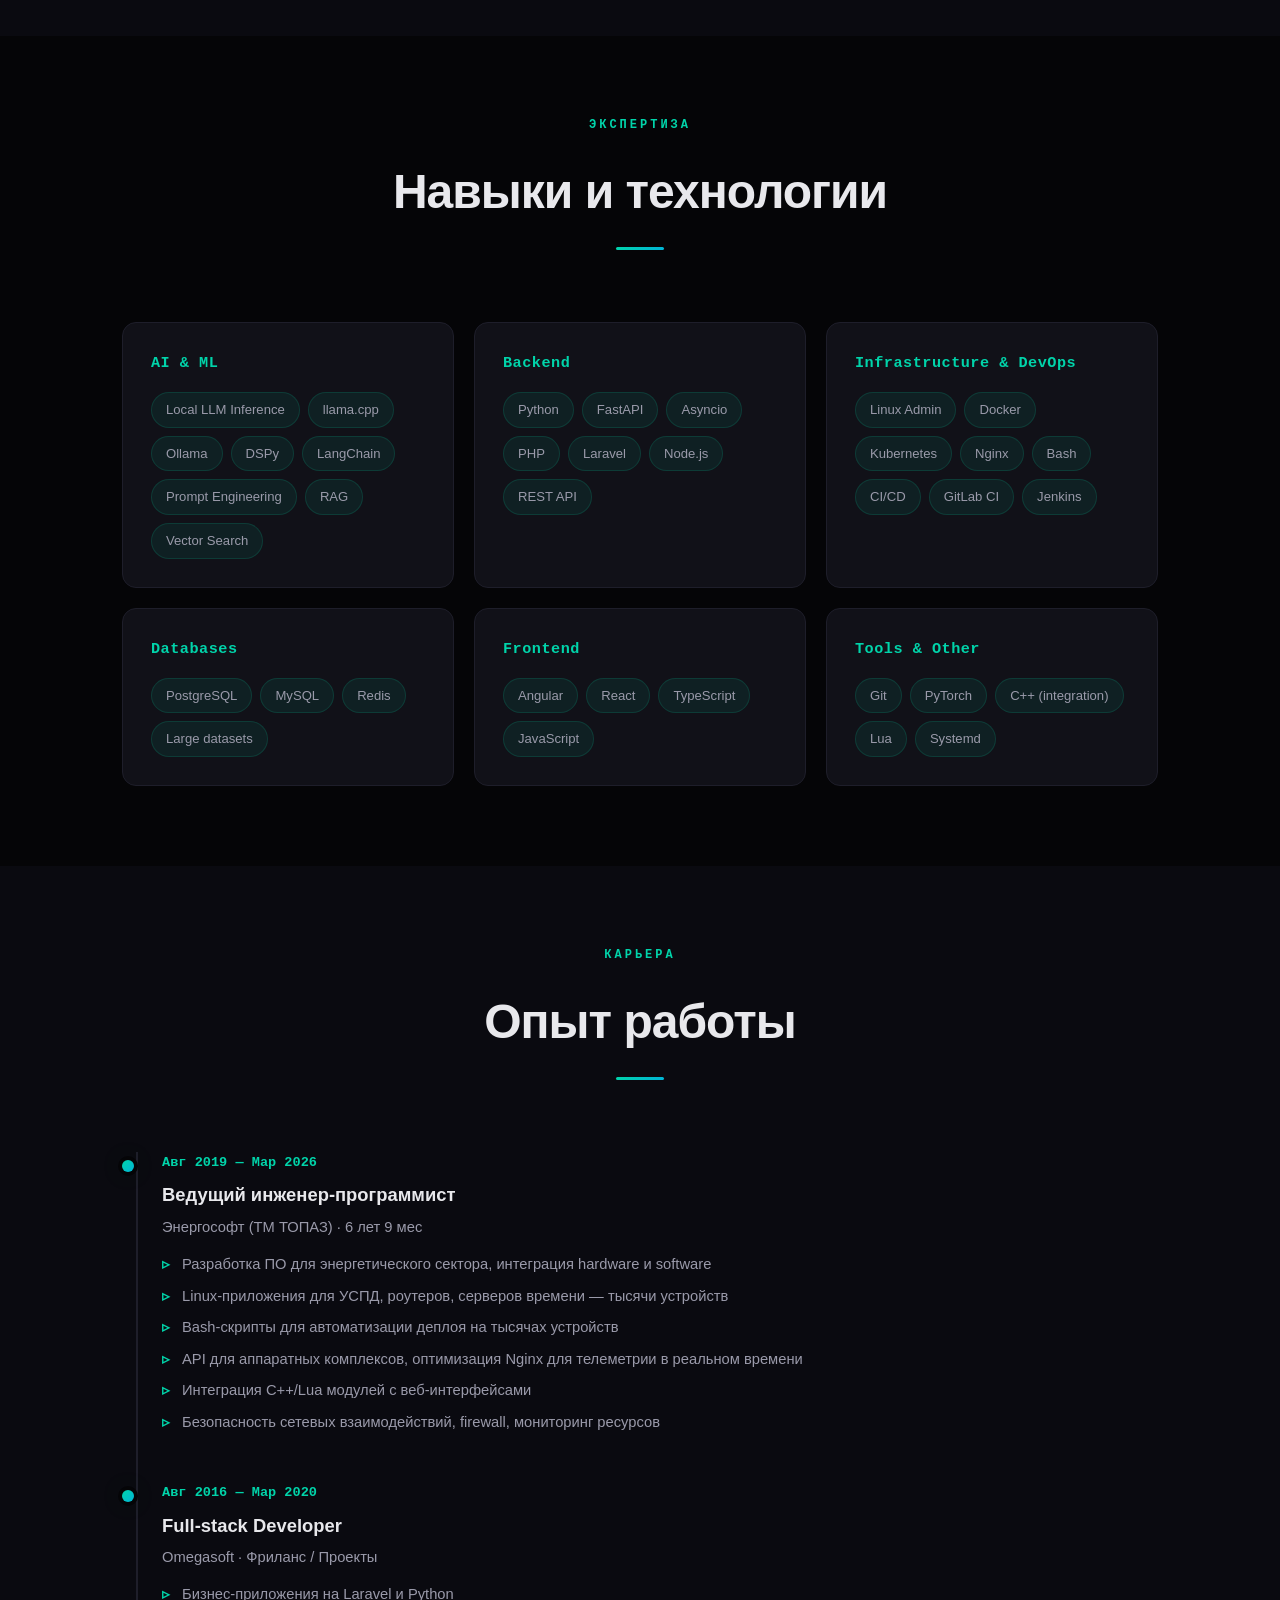
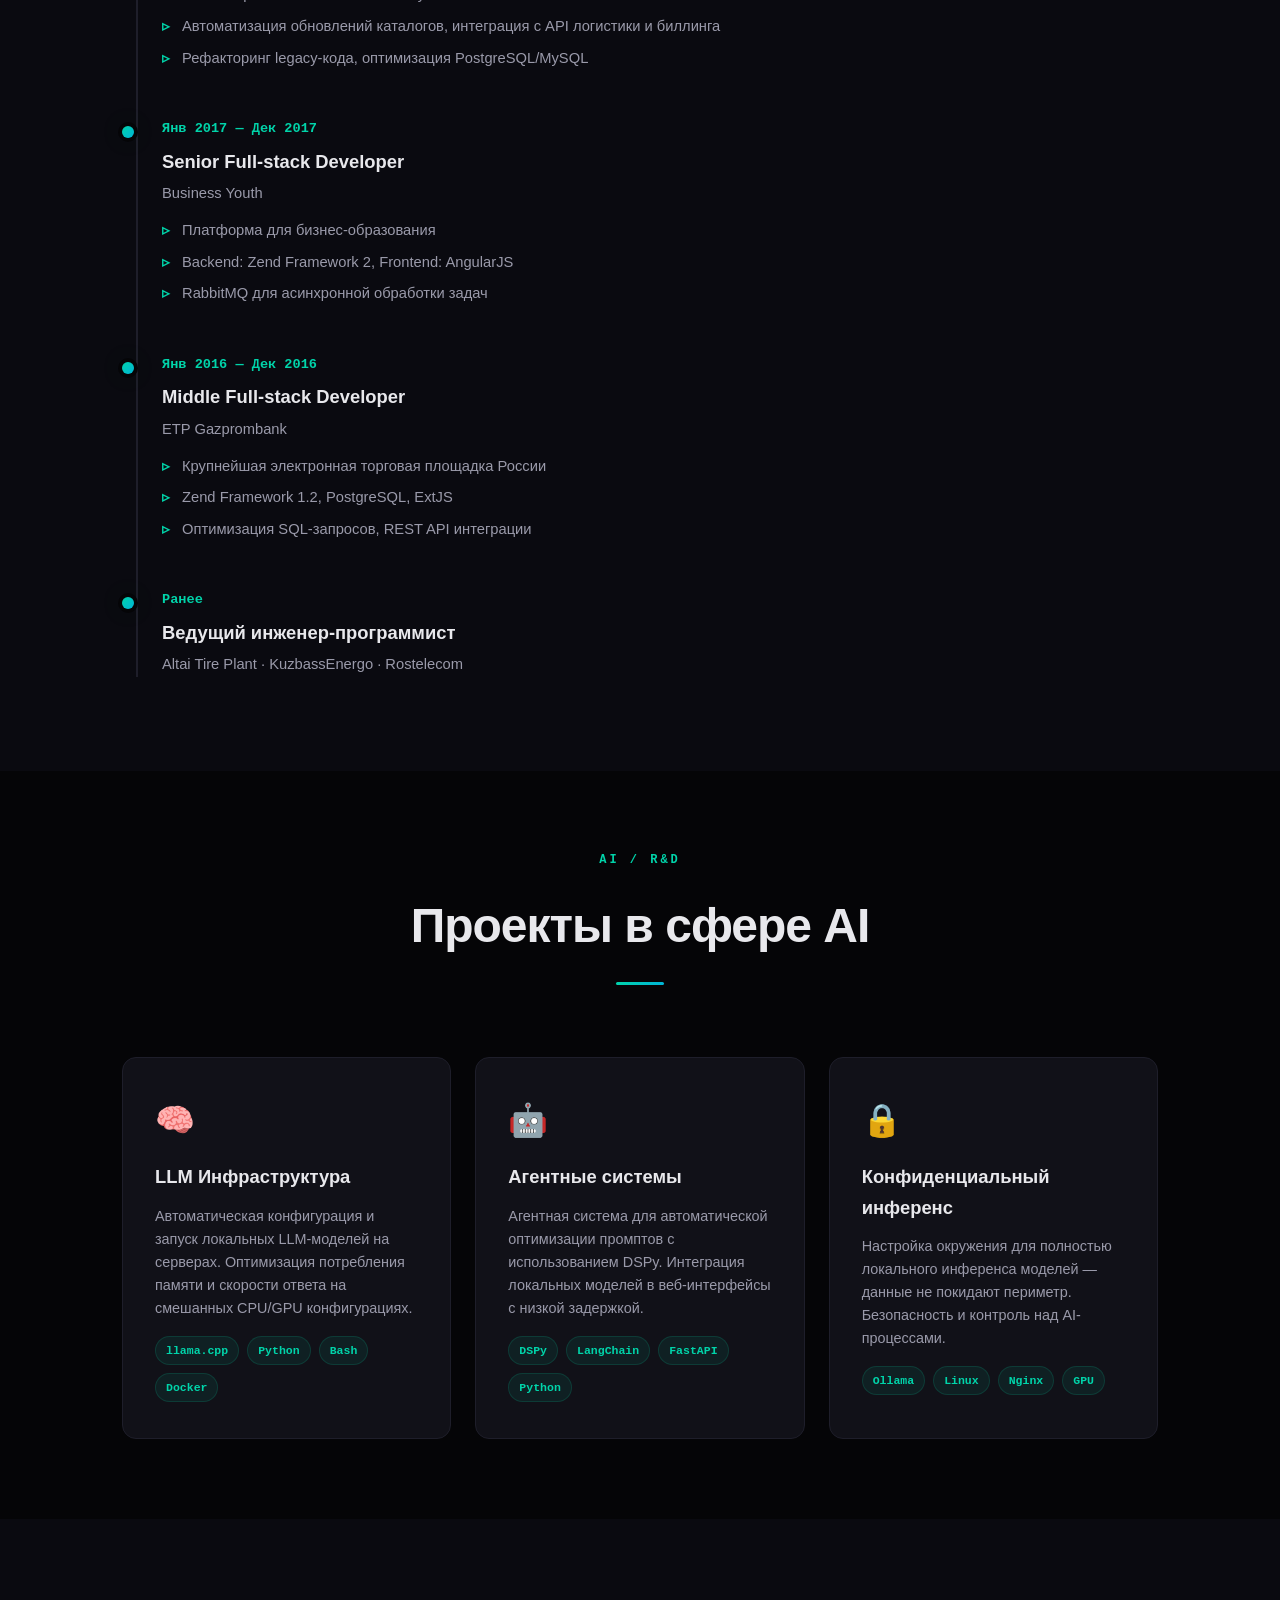
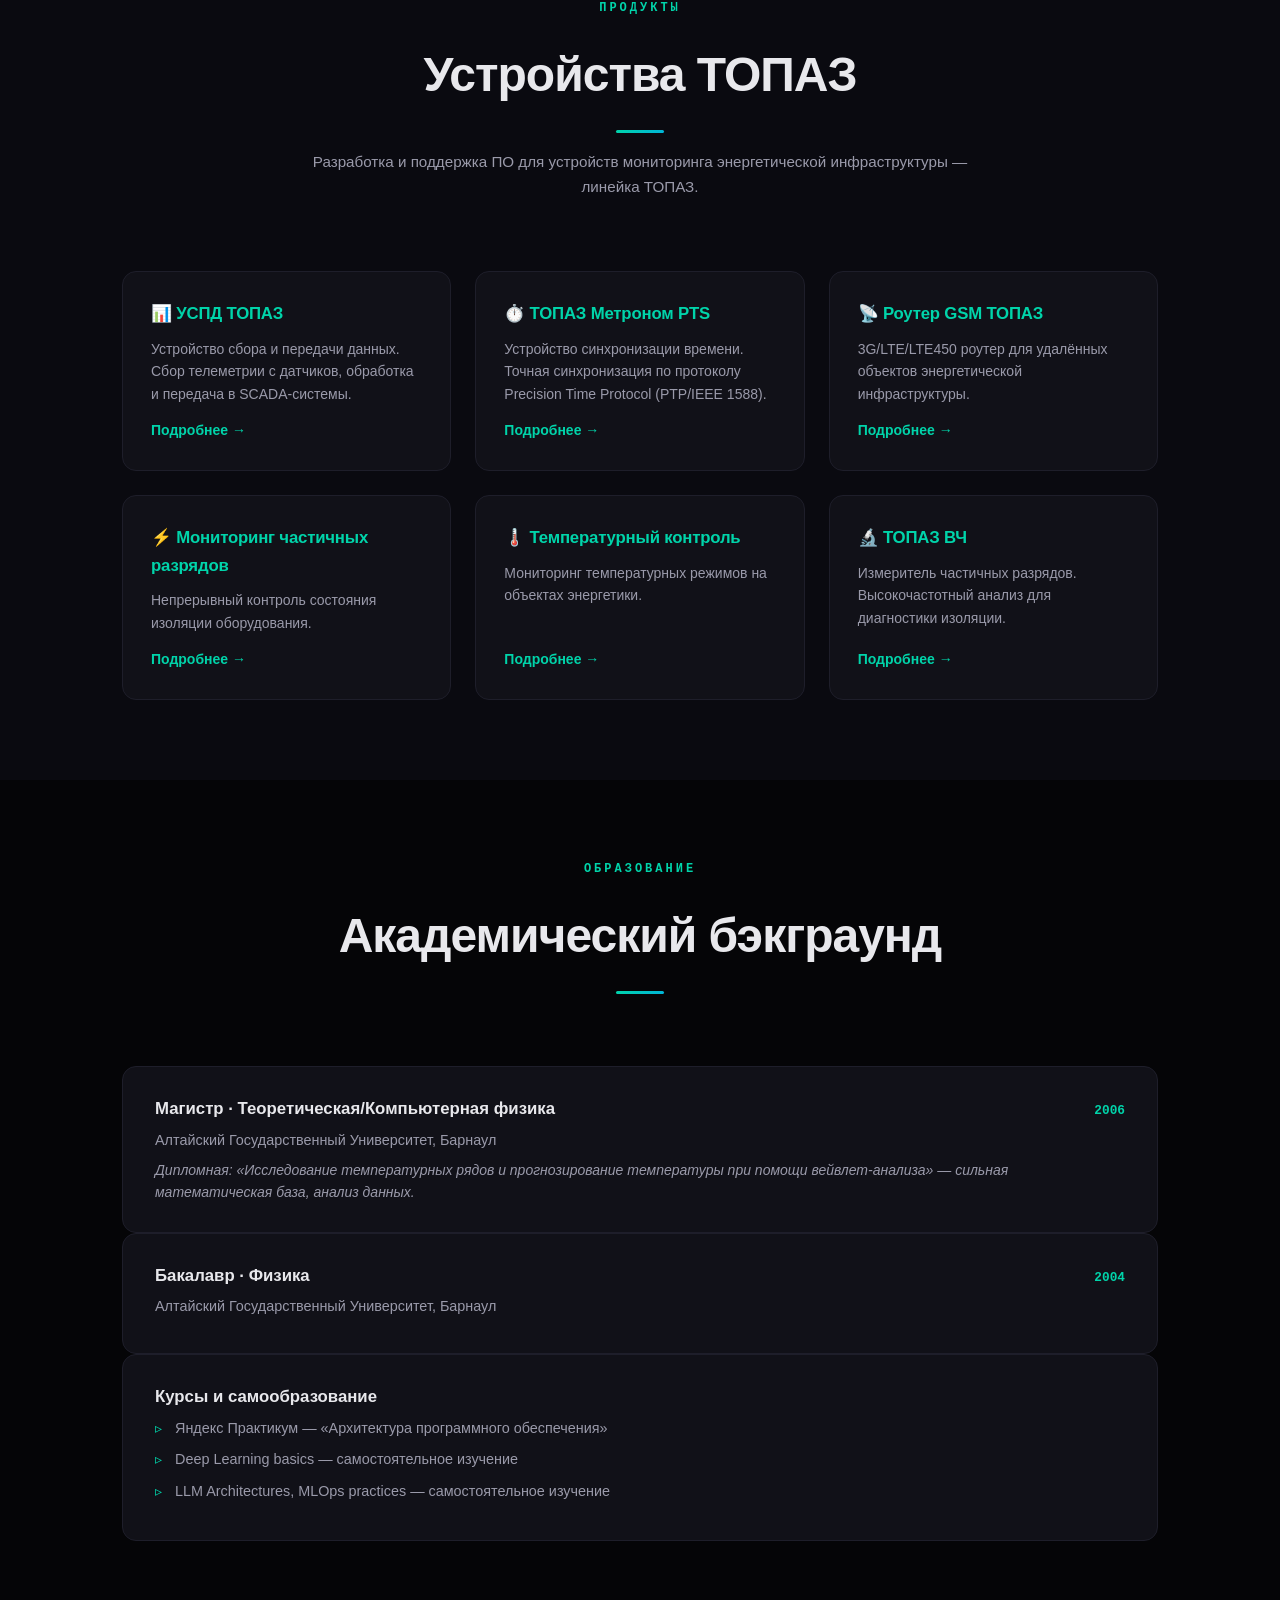
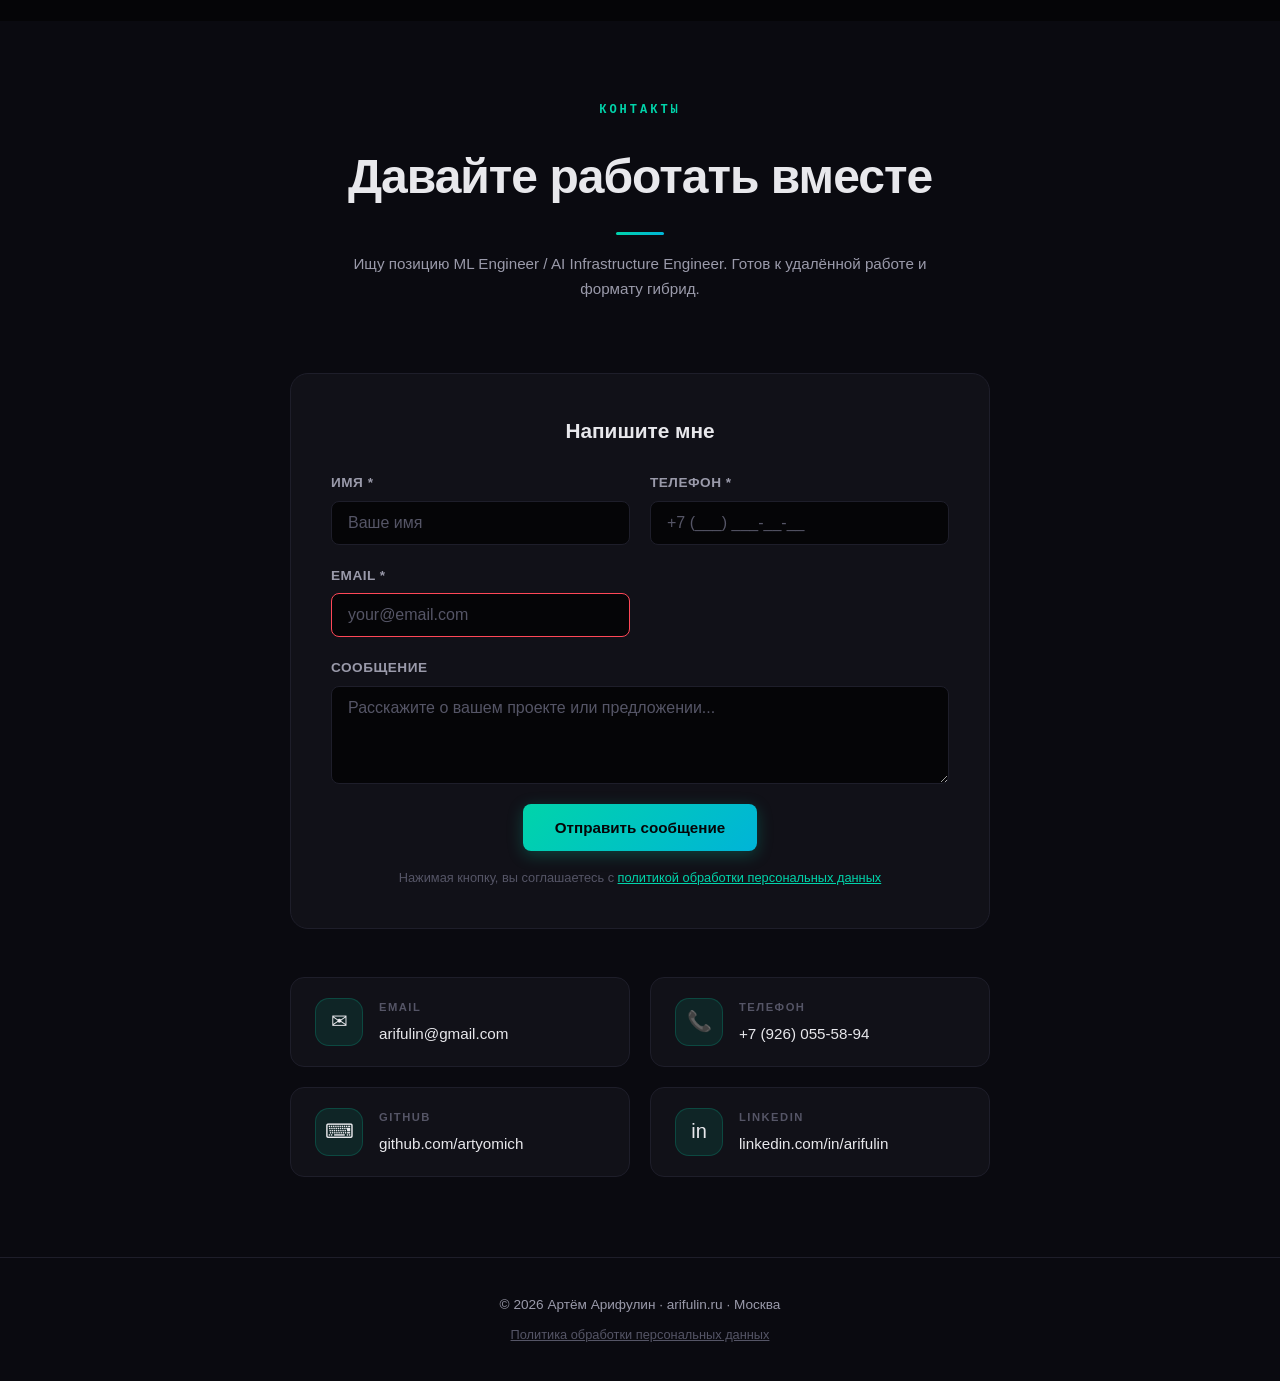
==== commit d2a0b05b: "Add Yandex Metrika tracking" ====
--- a/index.html
+++ b/index.html
@@ -41,6 +41,11 @@
         }
     </style>
 </head>
+
+<script type="text/javascript" src="https://mc.yandex.ru/metrika/watch.js"></script>
+<div>
+<script type="text/javascript">Ya.Metrika.init({id:42492774, clickmap: true, trackLinks: true, accurateTrackBounce: true});</script>
+</div>
 
 <body>
     <!-- ===== NAVIGATION ===== -->
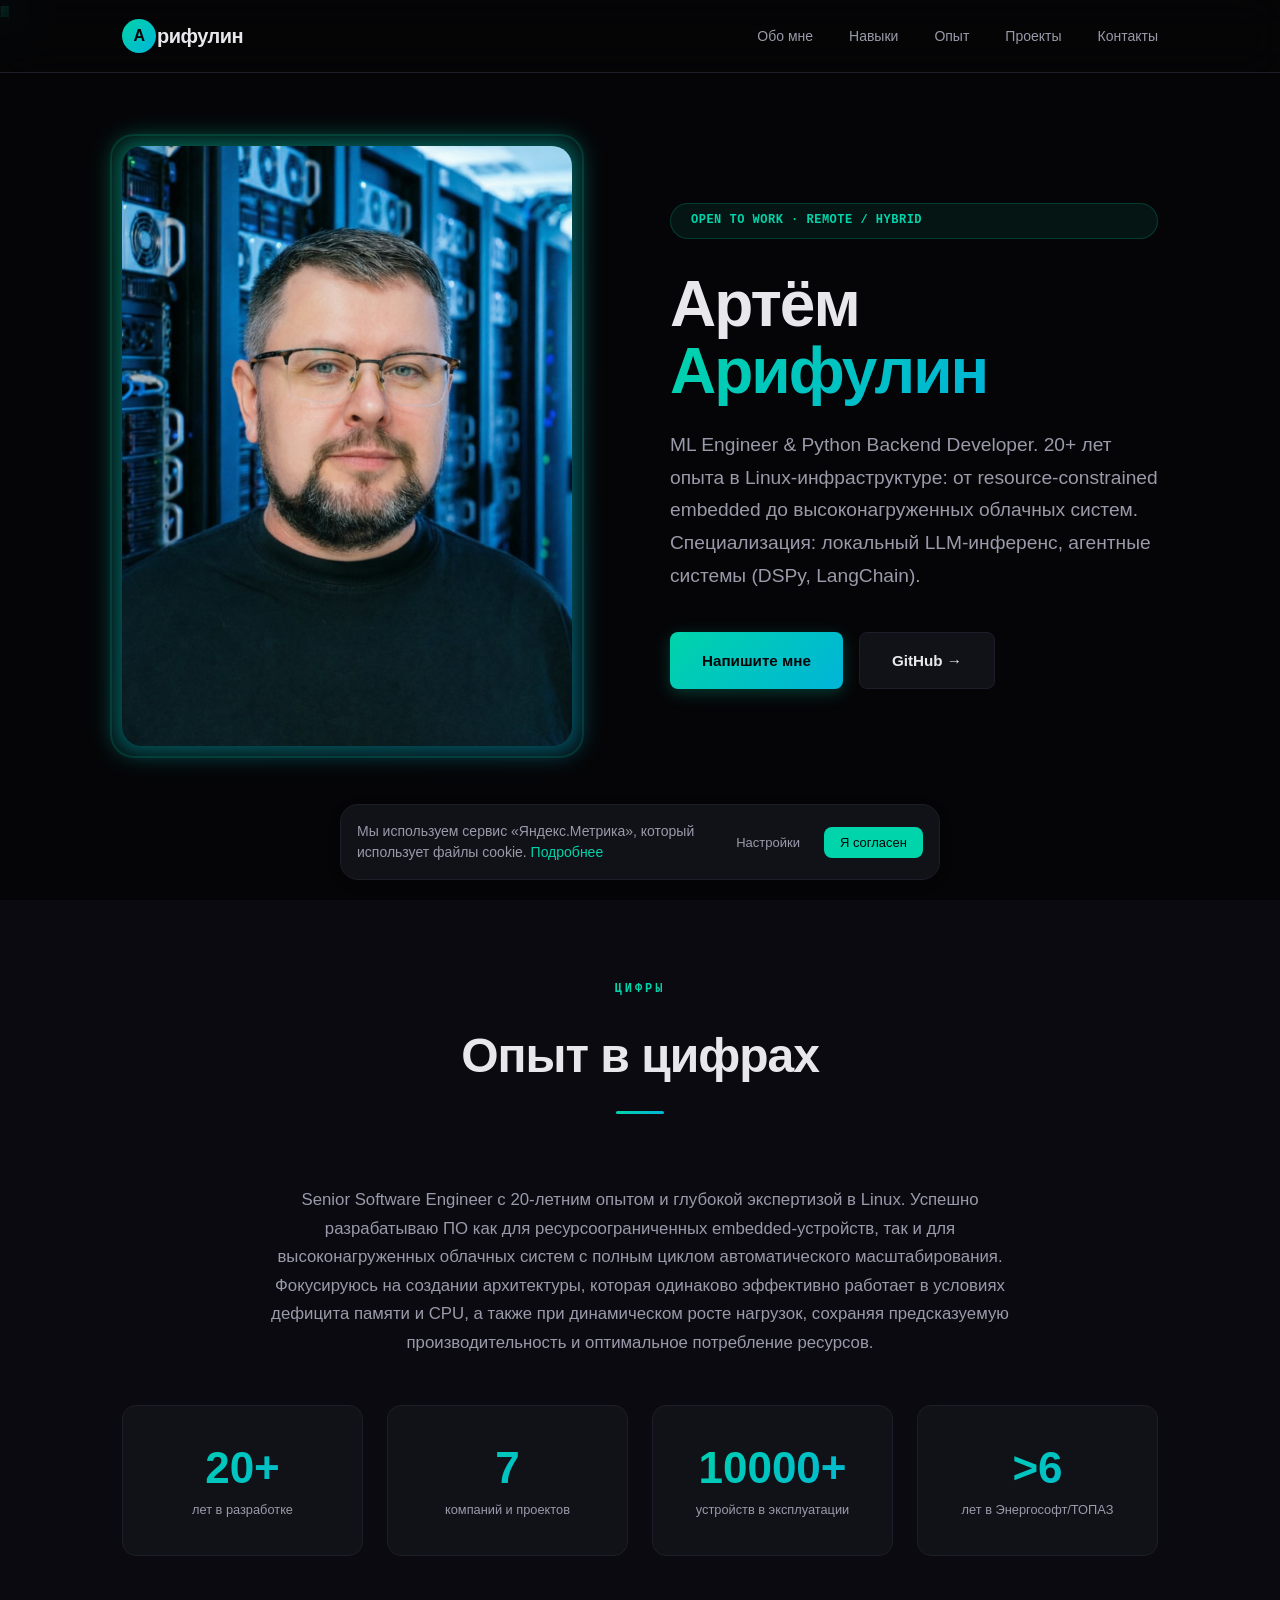
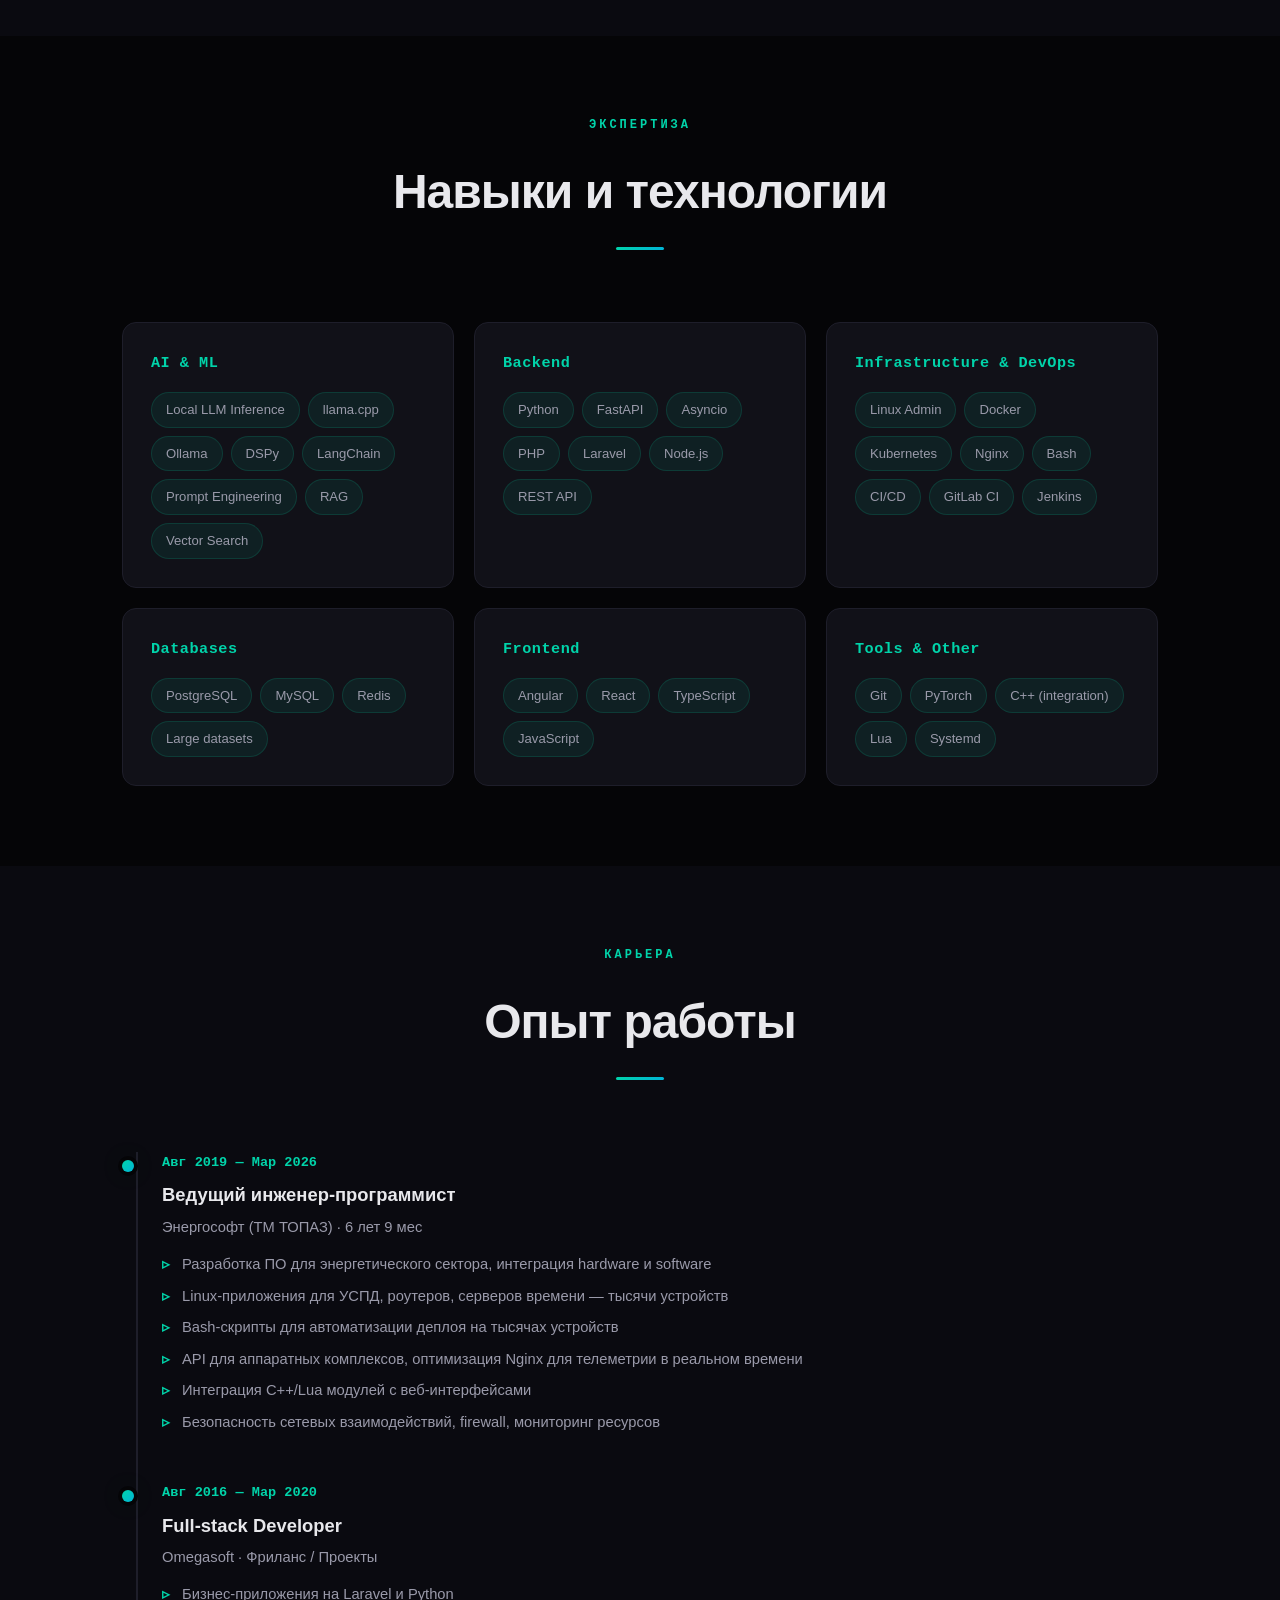
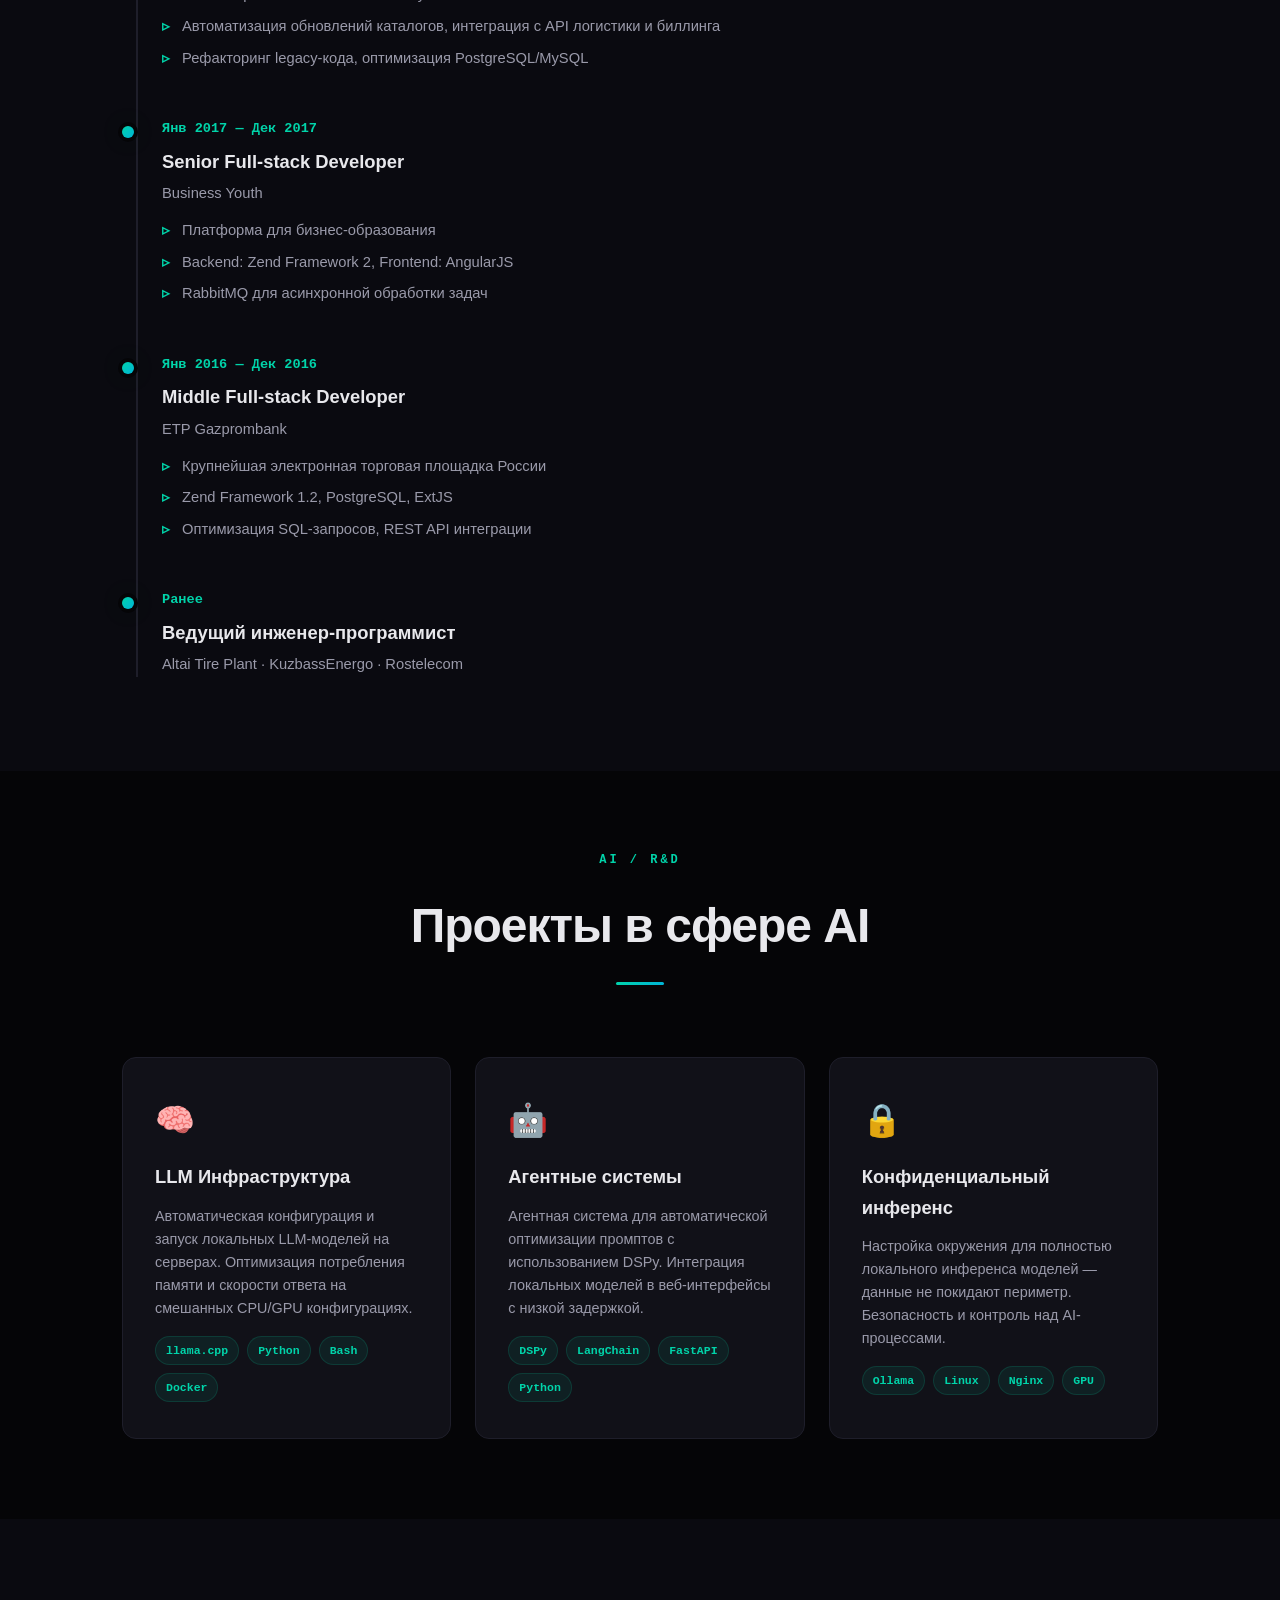
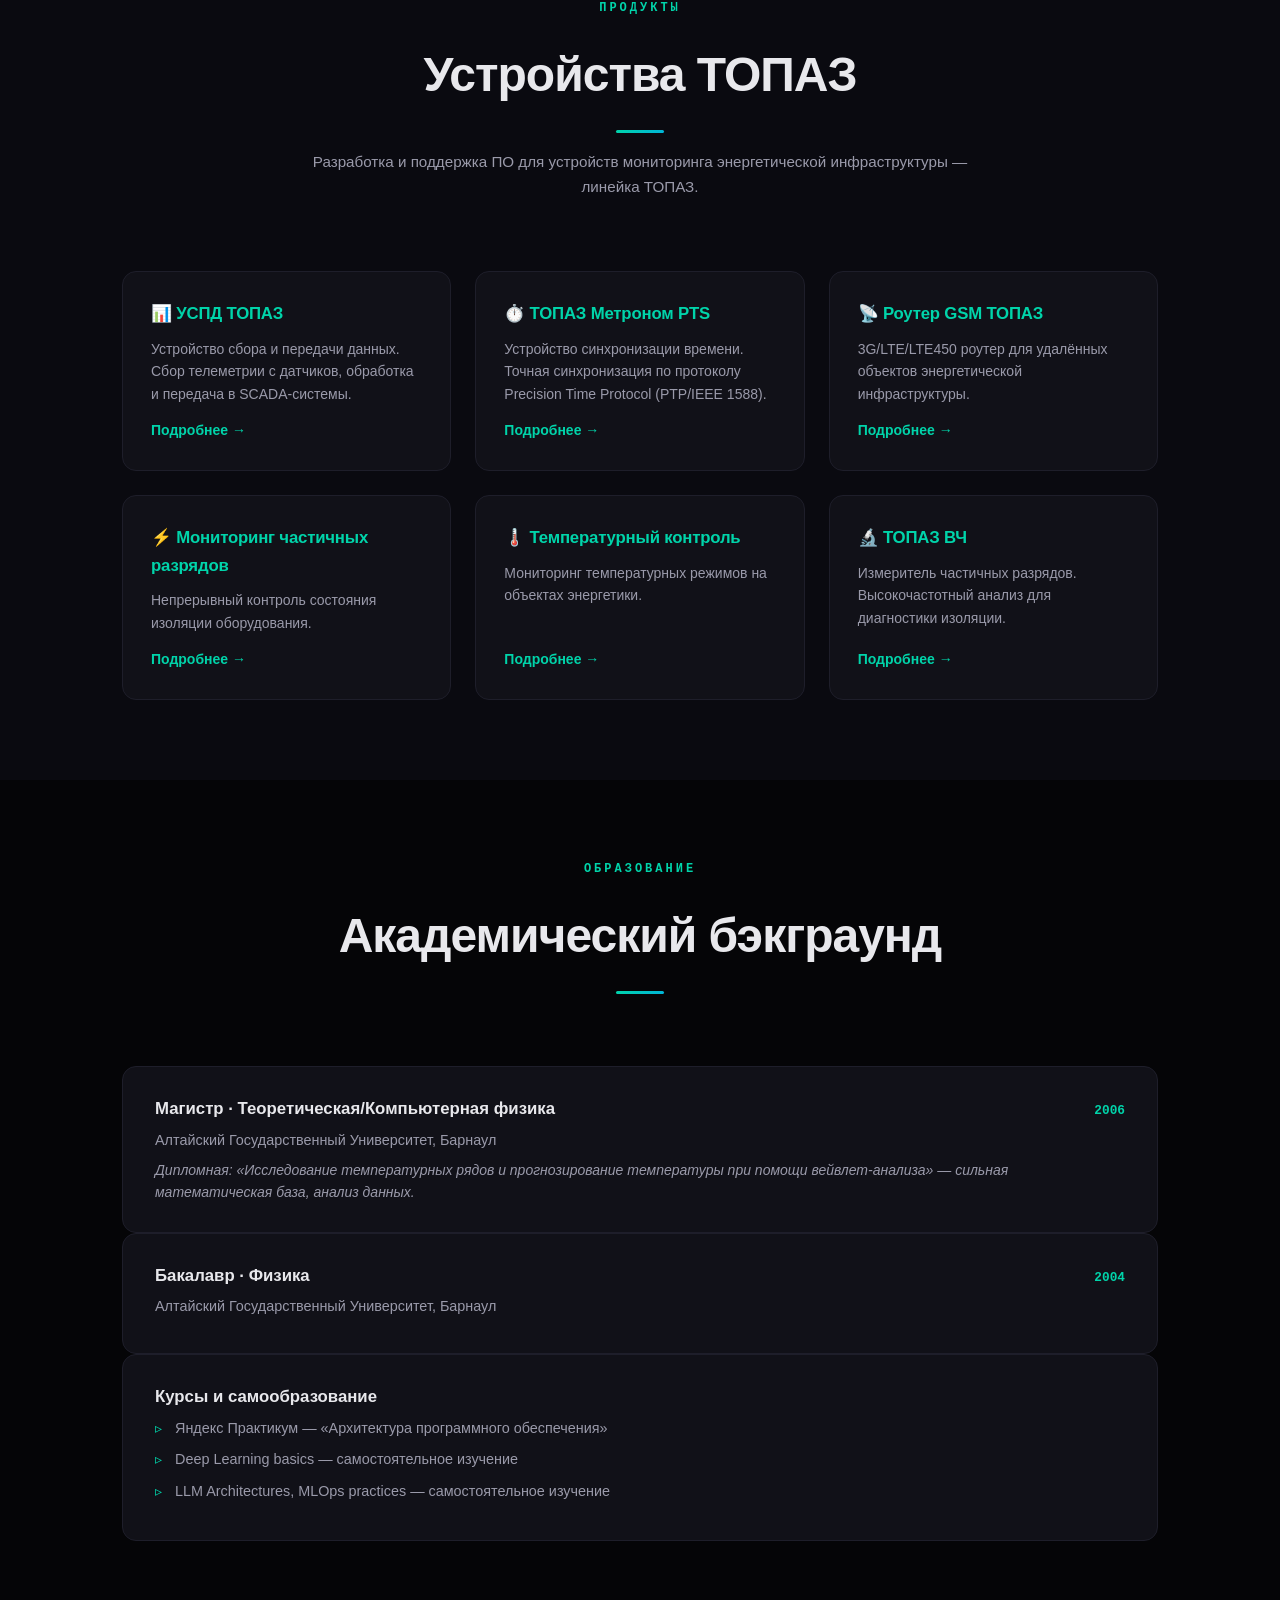
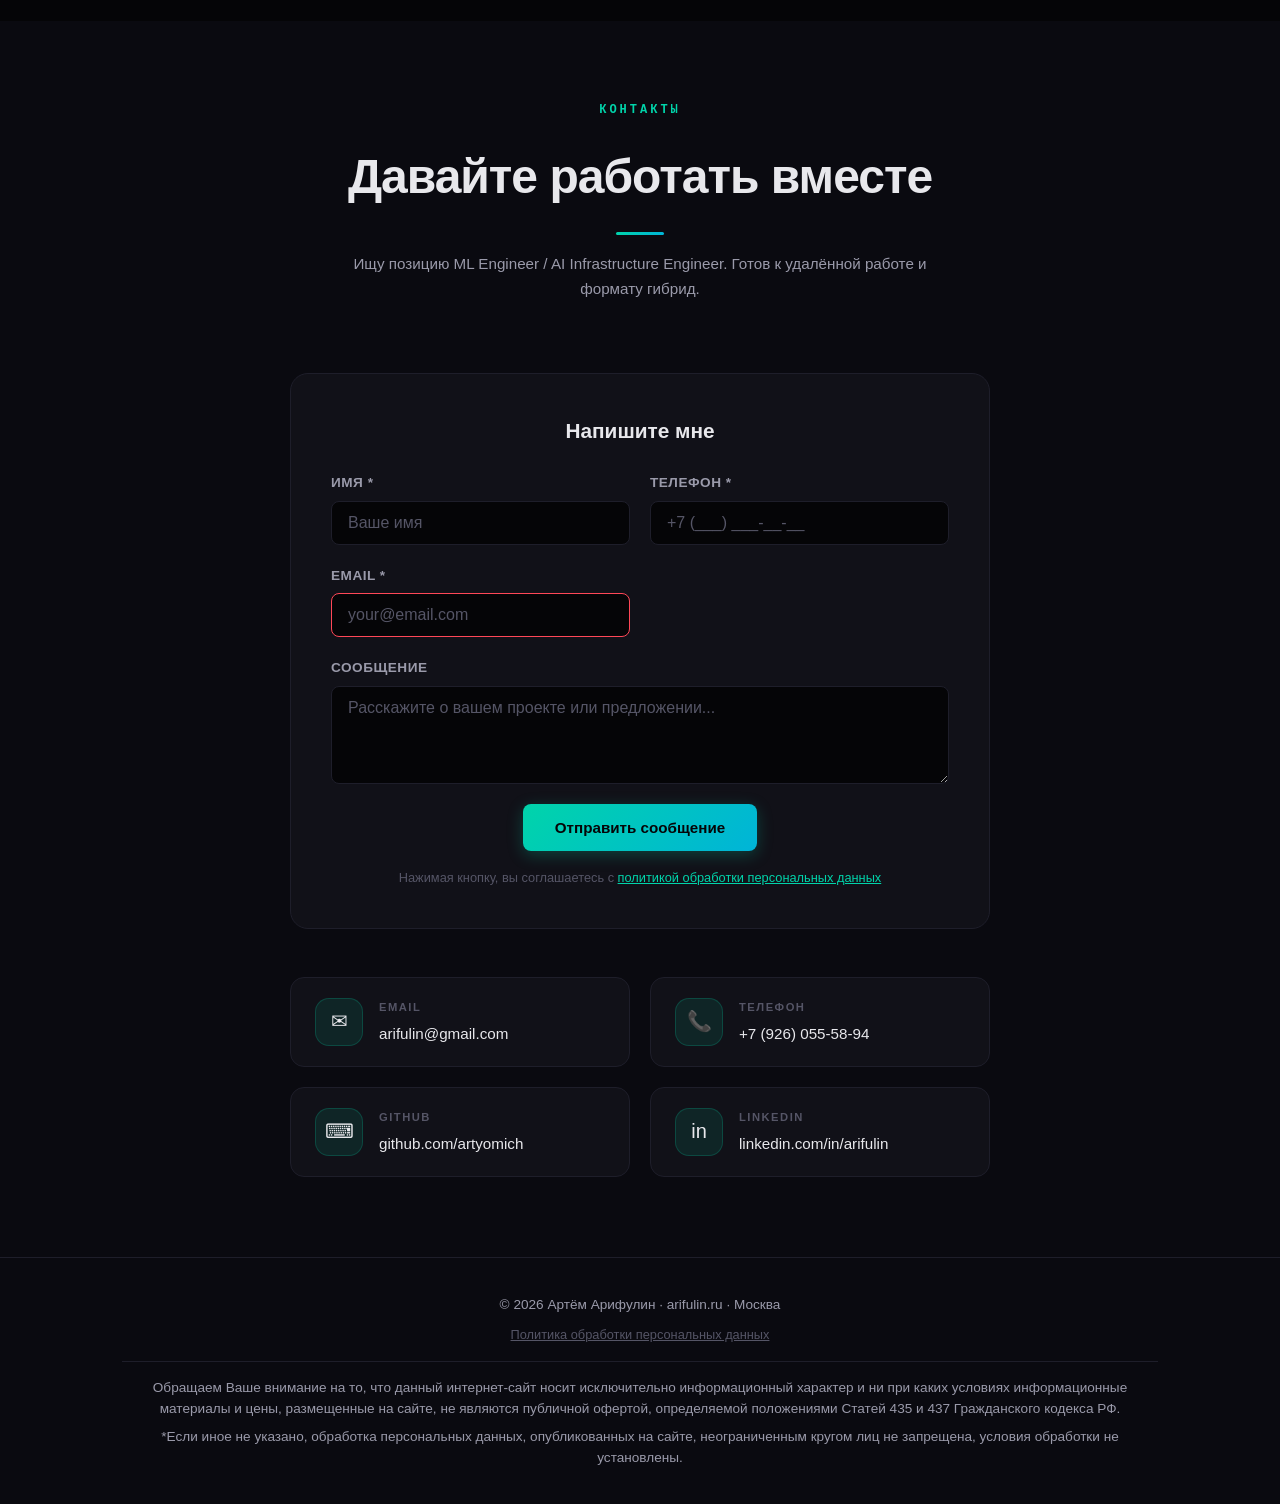
==== commit c1bb0f46: "feat: cookie banner, cookie policy modal, footer disclaimer, fix metrika" ====
--- a/index.html
+++ b/index.html
@@ -42,10 +42,23 @@
     </style>
 </head>
 
-<script type="text/javascript" src="https://mc.yandex.ru/metrika/watch.js"></script>
-<div>
-<script type="text/javascript">Ya.Metrika.init({id:42492774, clickmap: true, trackLinks: true, accurateTrackBounce: true});</script>
-</div>
+<!-- Yandex.Metrika counter -->
+<script type="text/javascript">
+   (function(m,e,t,r,i,k,a){m[i]=m[i]||function(){(m[i].a=m[i].a||[]).push(arguments)};
+   m[i].l=1*new Date();
+   for (var j = 0; j < document.scripts.length; j++) {if (document.scripts[j].src === r) { return; }}
+   k=e.createElement(t),a=e.getElementsByTagName(t)[0],k.async=1,k.src=r,a.parentNode.insertBefore(k,a)})
+   (window, document, "script", "https://mc.yandex.ru/metrika/tag.js", "ym");
+
+   ym(42492774, "init", {
+        clickmap:true,
+        trackLinks:true,
+        accurateTrackBounce:true,
+        webvisor:true
+   });
+</script>
+<noscript><div><img src="https://mc.yandex.ru/watch/42492774" style="position:absolute; left:-9999px;" alt="" /></div></noscript>
+<!-- /Yandex.Metrika counter -->
 
 <body>
     <!-- ===== NAVIGATION ===== -->
@@ -572,6 +585,10 @@
             <p style="margin-top: 0.5rem; font-size: 0.8rem;">
                 <a href="#privacy" class="footer-link">Политика обработки персональных данных</a>
             </p>
+            <div class="footer-disclaimer">
+                <p>Обращаем Ваше внимание на то, что данный интернет-сайт носит исключительно информационный характер и ни при каких условиях информационные материалы и цены, размещенные на сайте, не являются публичной офертой, определяемой положениями Статей 435 и 437 Гражданского кодекса РФ.</p>
+                <p style="margin-top: 0.5rem;">*Если иное не указано, обработка персональных данных, опубликованных на сайте, неограниченным кругом лиц не запрещена, условия обработки не установлены.</p>
+            </div>
         </div>
     </footer>
 
@@ -632,6 +649,63 @@
         </div>
     </div>
 
+    <!-- ===== Cookie Policy Modal ===== -->
+    <div id="cookie-modal" class="modal">
+        <div class="modal-content">
+            <span class="modal-close">&times;</span>
+            <h2>Политика использования файлов cookie</h2>
+            <div class="modal-body">
+                <h3>1. Что такое файлы cookie</h3>
+                <p>Файлы cookie — это небольшие текстовые файлы, которые сохраняются на вашем устройстве при посещении веб-сайтов. Они широко используются для обеспечения корректной работы сайтов и улучшения пользовательского опыта.</p>
+
+                <h3>2. Какие cookie-файлы мы используем</h3>
+                <p>Наш сайт использует сервис «Яндекс.Метрика» для аналитики посещаемости, который устанавливает файлы cookie для сбора анонимной статистической информации.</p>
+                <p>Собираемая информация включает:</p>
+                <ul>
+                    <li>Количество посетителей и страницы, которые они посещают</li>
+                    <li>Источник перехода на сайт</li>
+                    <li>Продолжительность посещения</li>
+                    <li>Технические данные об устройстве и браузере</li>
+                </ul>
+
+                <h3>3. Зачем мы используем cookie</h3>
+                <p>Данные, собранные с помощью cookie, помогают нам:</p>
+                <ul>
+                    <li>Понимать, как пользователи взаимодействуют с сайтом</li>
+                    <li>Улучшать содержание и структуру сайта</li>
+                    <li>Анализировать эффективность нашего контента</li>
+                </ul>
+
+                <h3>4. Управление cookie</h3>
+                <p>Вы можете настроить свой браузер на отклонение файлов cookie или на отображение уведомления при получении нового cookie. Однако в этом случае некоторые функции сайта могут работать некорректно.</p>
+                <p>Инструкции по управлению cookie для популярных браузеров:</p>
+                <ul>
+                    <li>Google Chrome: Настройки → Конфиденциальность и безопасность → Файлы cookie</li>
+                    <li>Mozilla Firefox: Настройки → Приватность и защита → Cookie и данные сайтов</li>
+                    <li>Safari: Настройки Safari → Конфиденциальность</li>
+                    <li>Microsoft Edge: Настройки → Файлы cookie и разрешения сайтов</li>
+                </ul>
+
+                <h3>5. Продолжение использования сайта</h3>
+                <p>Продолжая использовать наш сайт, вы подтверждаете свое согласие на использование файлов cookie в соответствии с настоящей Политикой.</p>
+
+                <h3>6. Контакты</h3>
+                <p>По всем вопросам, связанным с использованием файлов cookie, вы можете обратиться по электронной почте: arifulin@gmail.com</p>
+            </div>
+        </div>
+    </div>
+
+    <!-- ===== Cookie Banner ===== -->
+    <div id="cookie-banner" class="cookie-banner">
+        <div class="cookie-banner-text">
+            Мы используем сервис «Яндекс.Метрика», который использует файлы cookie. <a href="#cookie-policy">Подробнее</a>
+        </div>
+        <div class="cookie-banner-buttons">
+            <button id="cookie-settings" class="cookie-banner-btn-secondary">Настройки</button>
+            <button id="cookie-accept" class="cookie-banner-btn-primary">Я согласен</button>
+        </div>
+    </div>
+
     <!-- ===== SCROLL ANIMATIONS ===== -->
     <script src="js/animations.js" defer></script>
     <!-- ===== Letter cursor effect ===== -->
--- a/css/style.css
+++ b/css/style.css
@@ -1323,4 +1323,90 @@
     .modal-content {
         padding: 20px;
     }
+}
+
+/* ===== Cookie Banner ===== */
+.cookie-banner {
+    position: fixed;
+    bottom: 20px;
+    left: 50%;
+    transform: translateX(-50%);
+    width: 90%;
+    max-width: 600px;
+    padding: 16px;
+    background: var(--bg-card);
+    border: 1px solid var(--border-color);
+    border-radius: var(--radius-lg);
+    box-shadow: 0 4px 12px rgba(0, 0, 0, 0.2);
+    z-index: 1001;
+    display: none;
+    align-items: center;
+    justify-content: space-between;
+    font-size: 14px;
+    color: var(--text-secondary);
+    line-height: 1.5;
+}
+
+.cookie-banner.show {
+    display: flex;
+}
+
+.cookie-banner-text {
+    flex: 1;
+    padding-right: 16px;
+}
+
+.cookie-banner-text a {
+    color: var(--accent-1);
+    text-decoration: none;
+    font-weight: 500;
+}
+
+.cookie-banner-text a:hover {
+    text-decoration: underline;
+}
+
+.cookie-banner-buttons {
+    display: flex;
+    gap: 8px;
+    flex-shrink: 0;
+}
+
+.cookie-banner-buttons button {
+    padding: 8px 16px;
+    border: none;
+    border-radius: var(--radius-sm);
+    font-weight: 500;
+    cursor: pointer;
+    transition: background-color 0.2s ease;
+    font-size: 13px;
+}
+
+.cookie-banner-btn-primary {
+    background-color: var(--accent-1);
+    color: var(--bg-primary);
+}
+
+.cookie-banner-btn-primary:hover {
+    opacity: 0.9;
+}
+
+.cookie-banner-btn-secondary {
+    background-color: var(--bg-card);
+    color: var(--text-secondary);
+    border: 1px solid var(--border-color);
+}
+
+.cookie-banner-btn-secondary:hover {
+    background-color: var(--bg-card-hover);
+}
+
+/* ===== Footer Disclaimer ===== */
+.footer-disclaimer {
+    margin-top: 1rem;
+    padding-top: 1rem;
+    border-top: 1px solid var(--border-color);
+    font-size: 0.75rem;
+    color: var(--text-muted);
+    line-height: 1.5;
 }
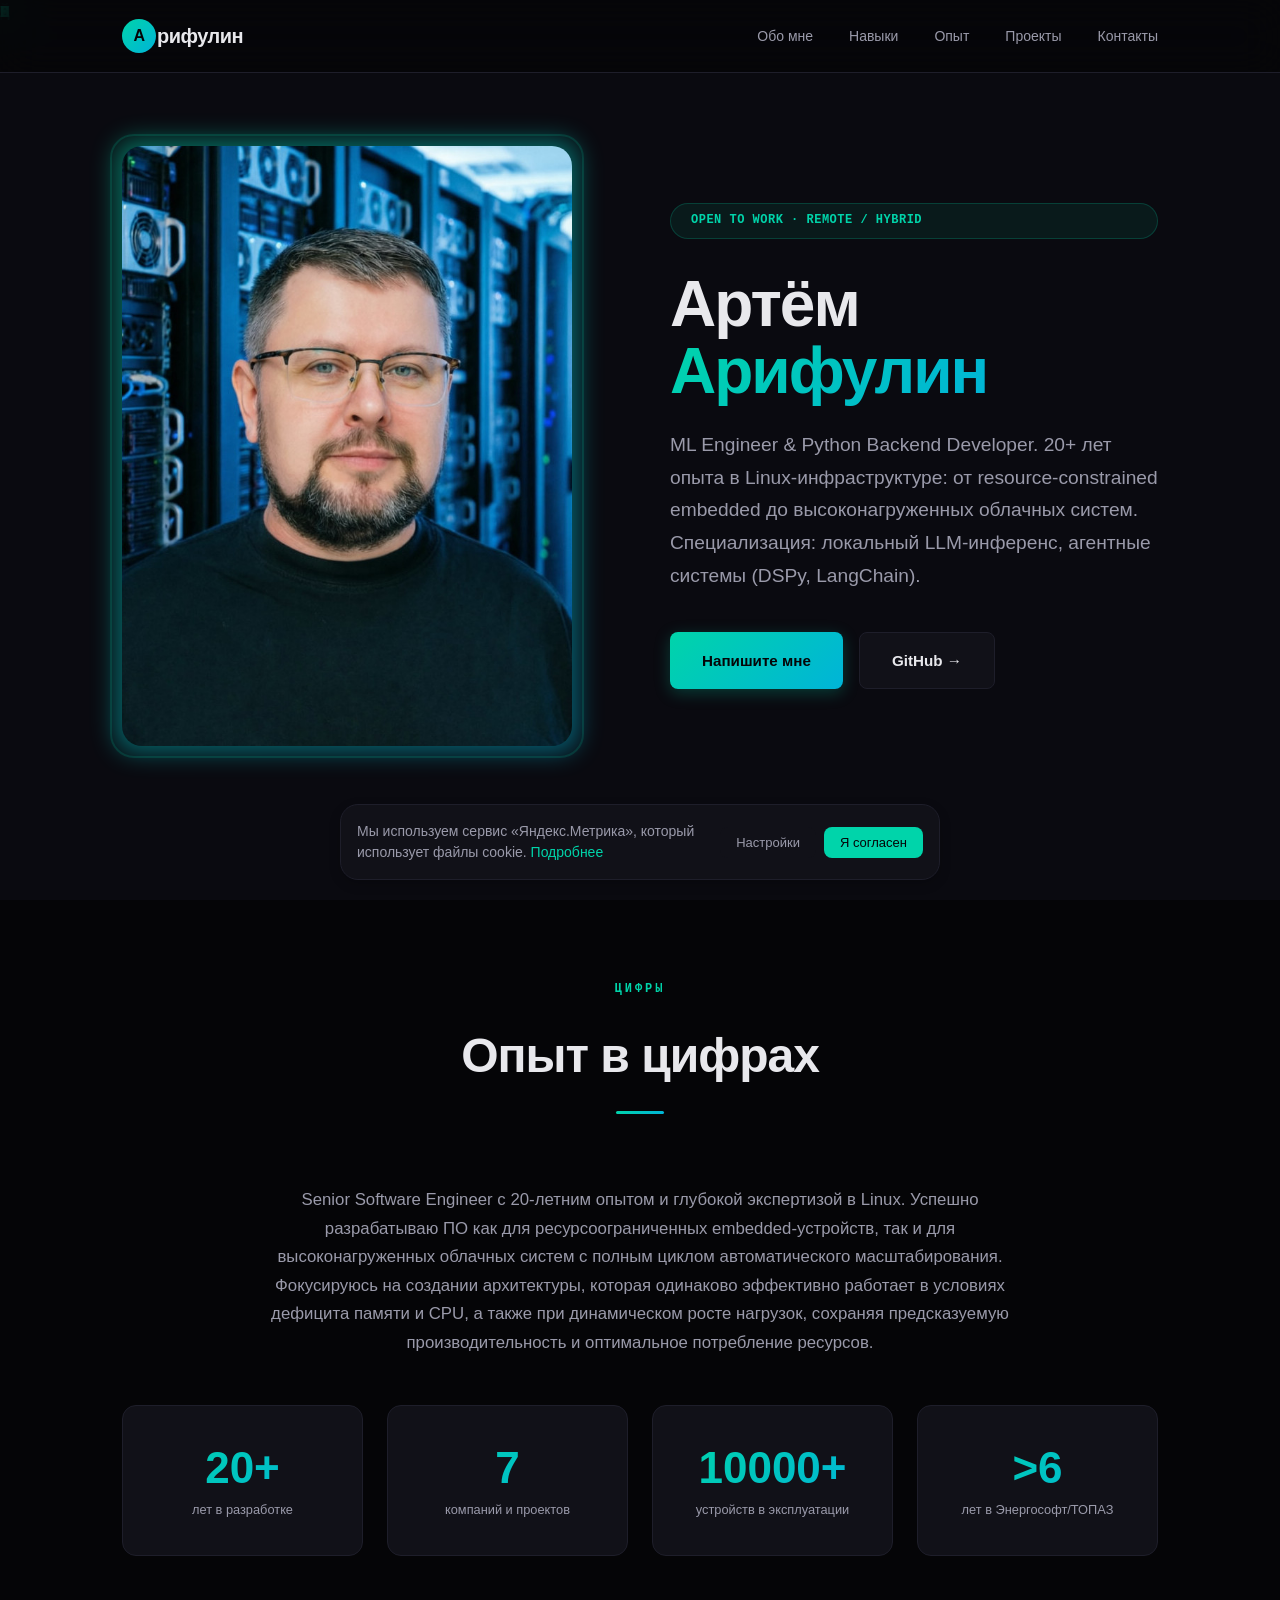
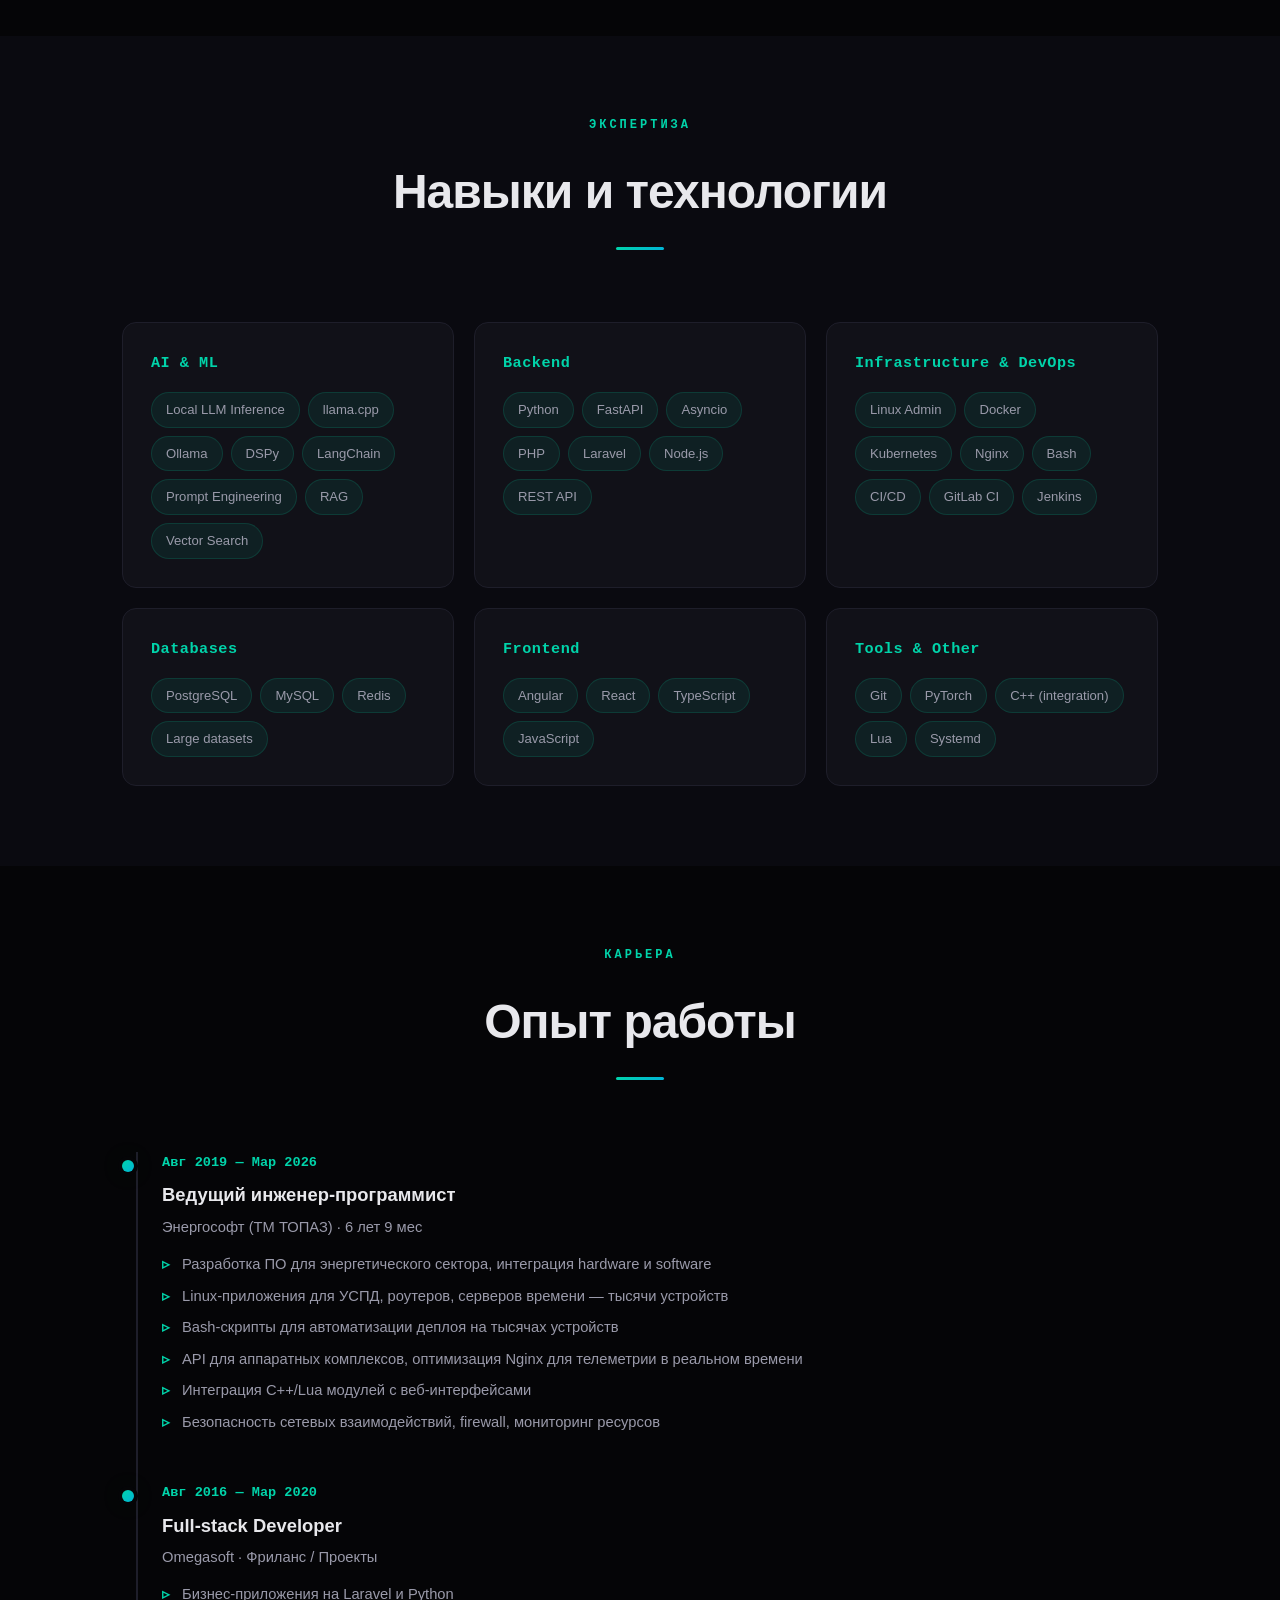
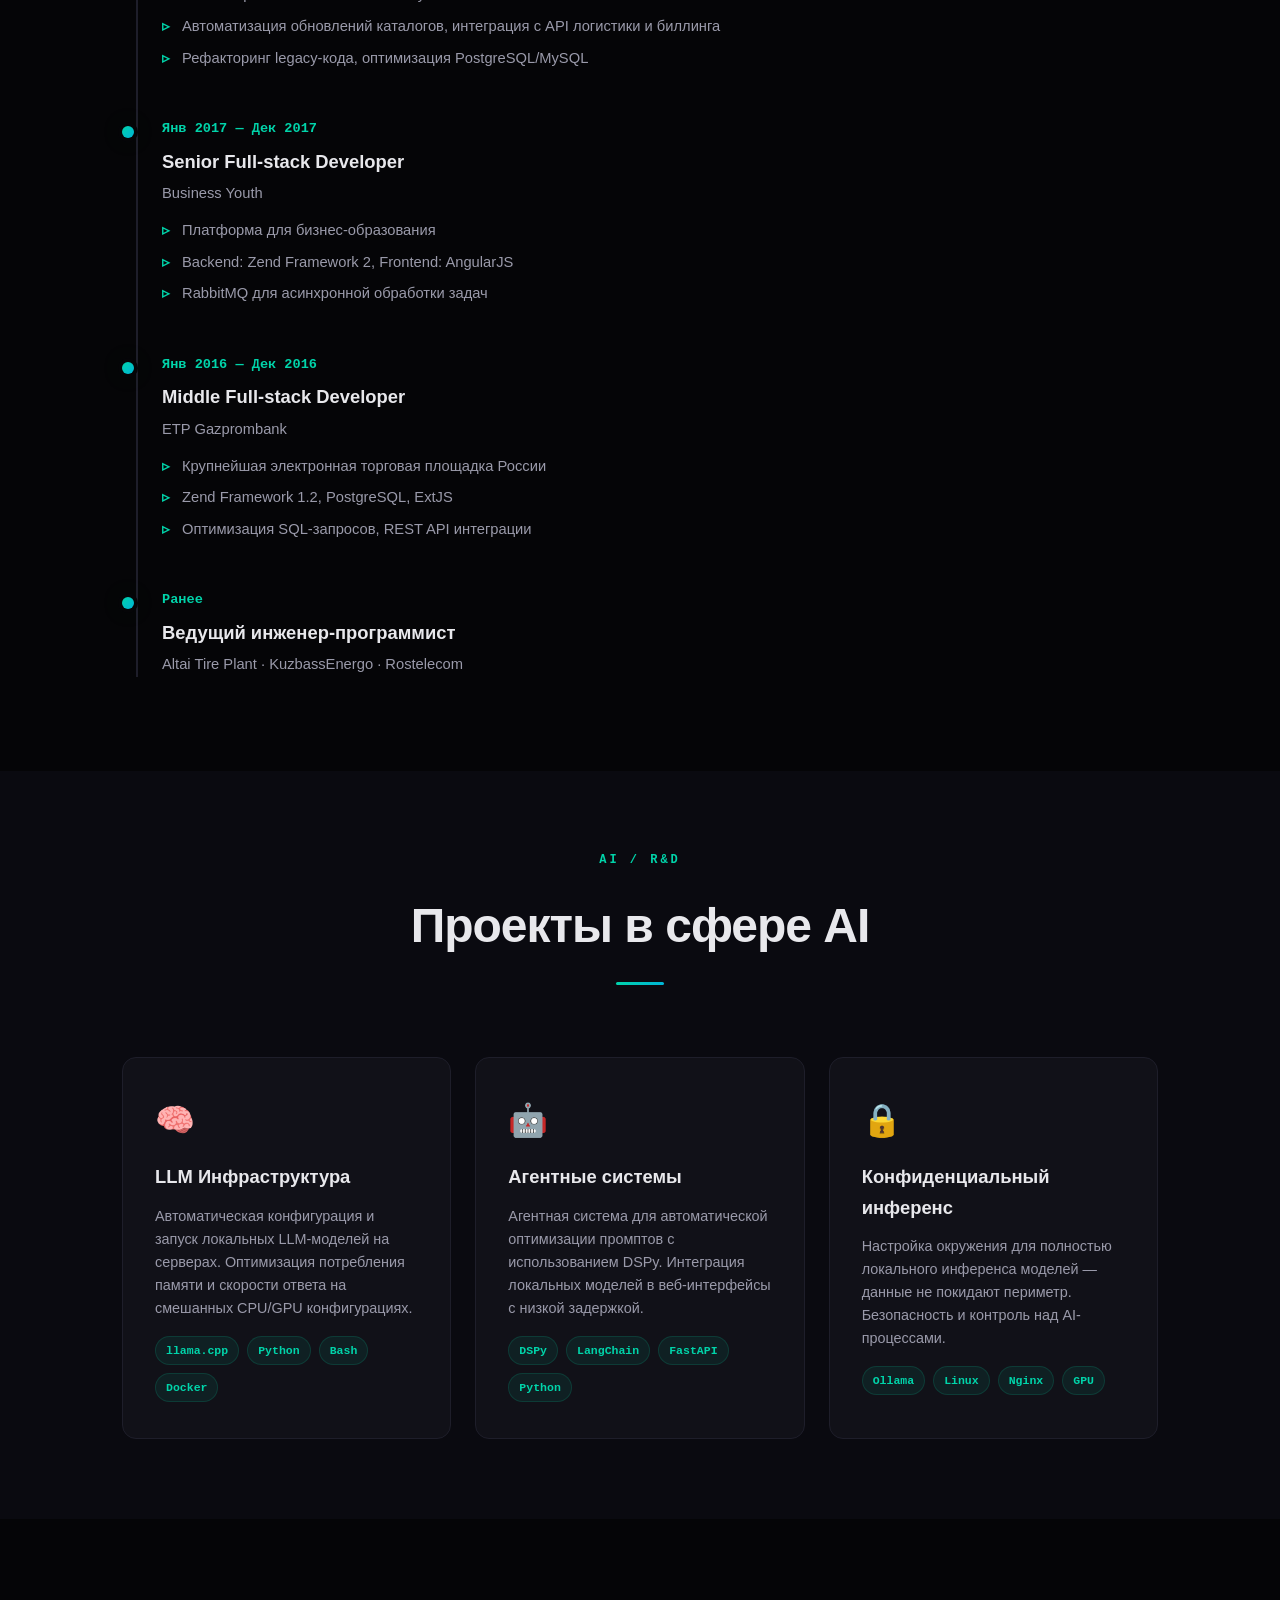
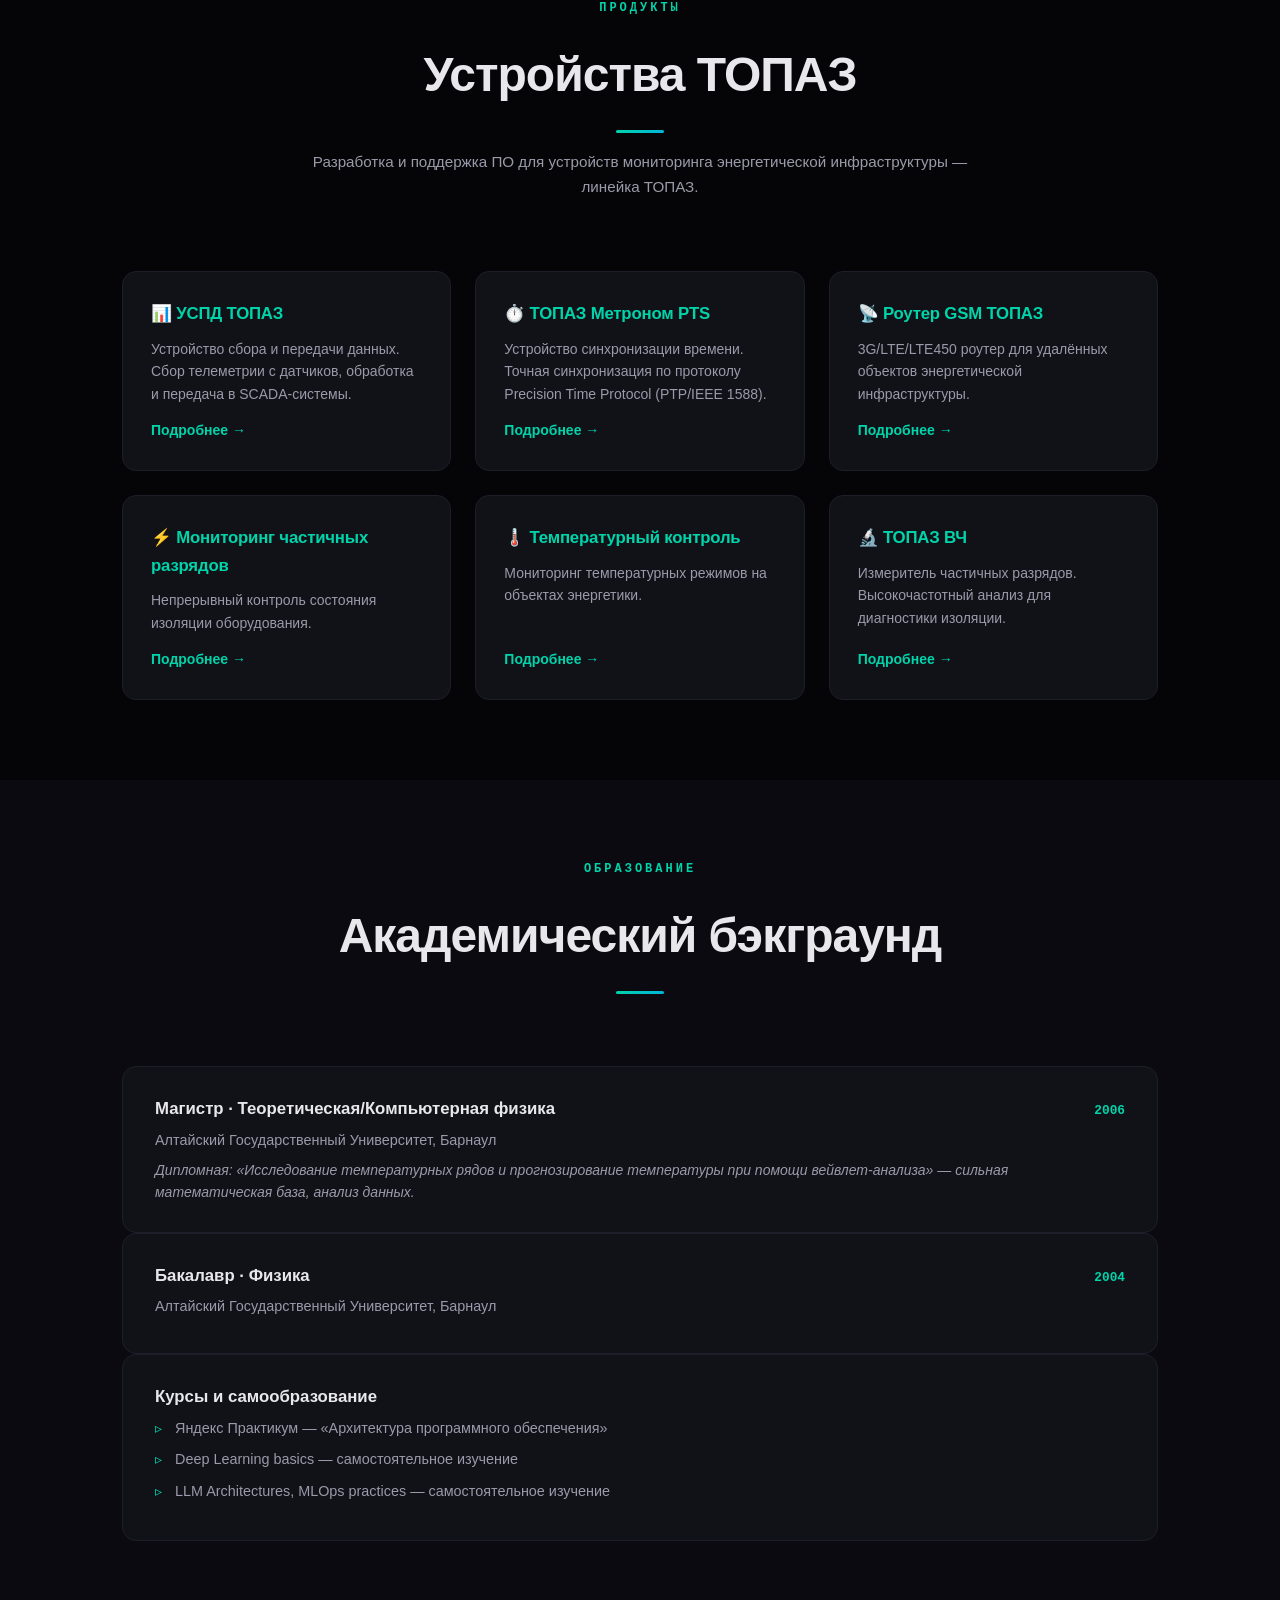
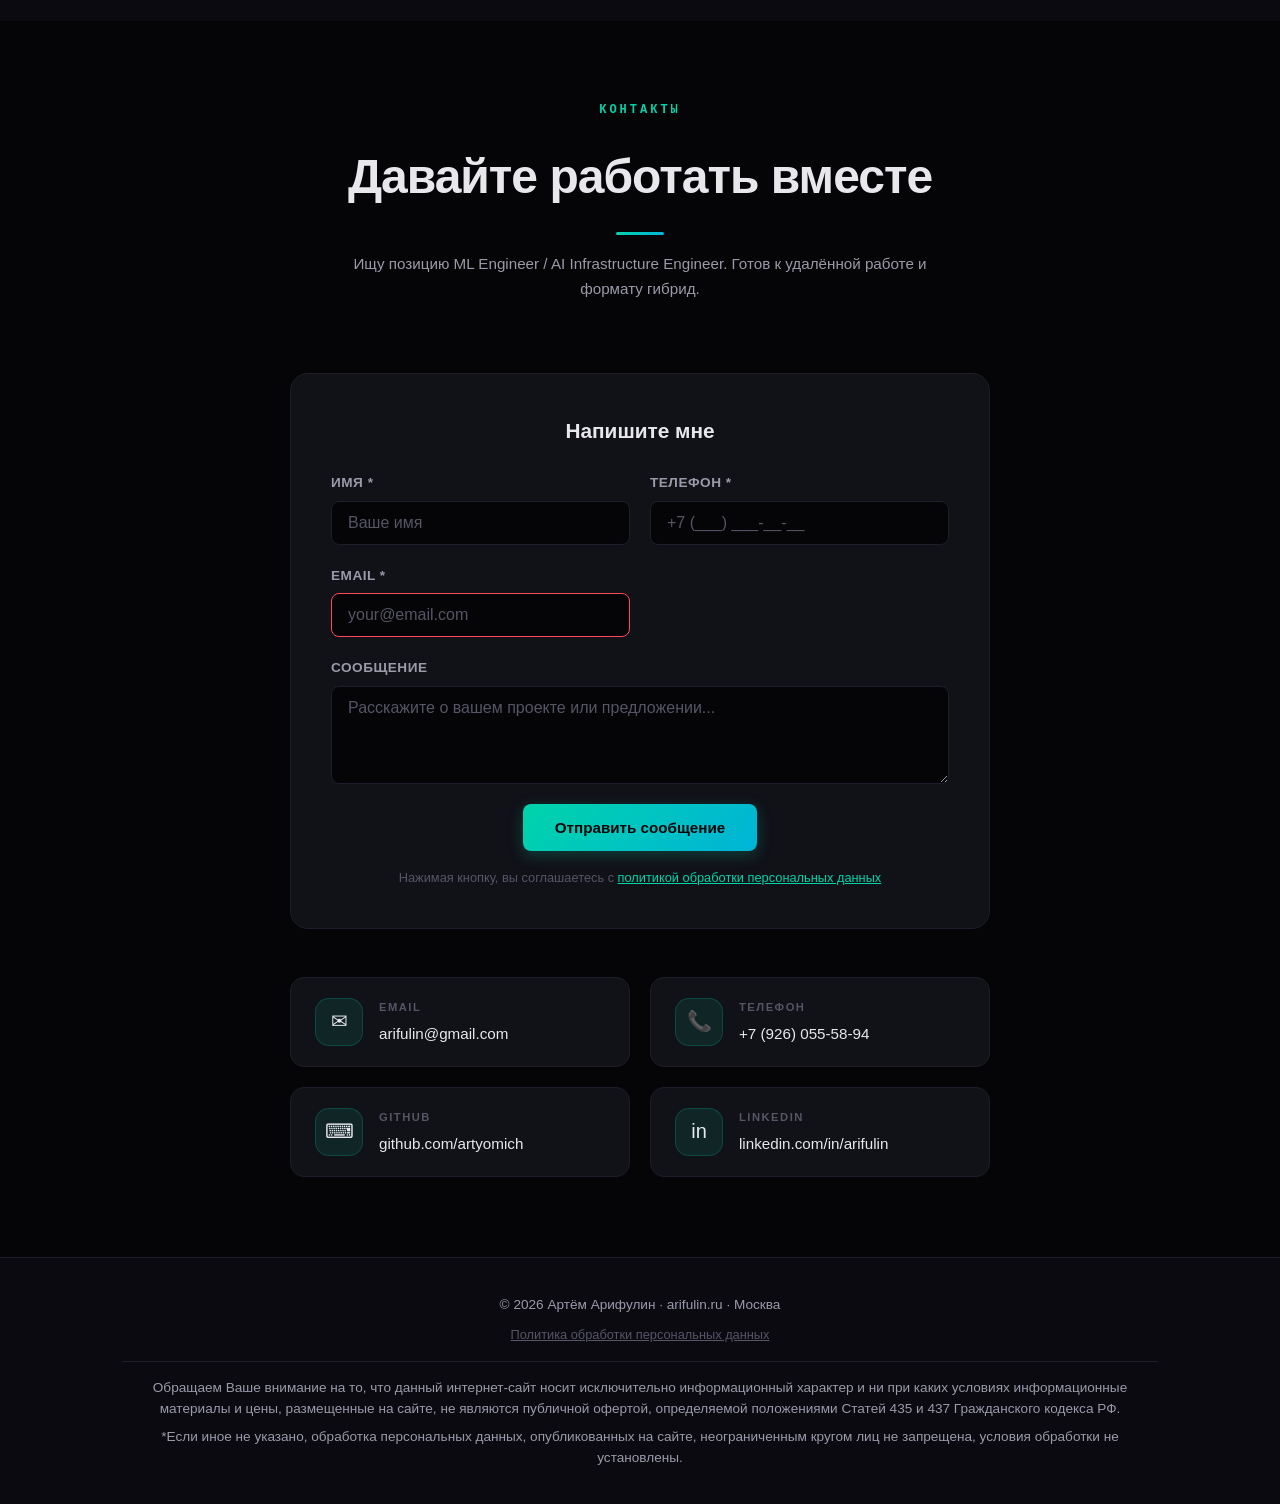
==== commit a226847f: "fix: move Yandex.Metrika counter into <head> tag" ====
--- a/index.html
+++ b/index.html
@@ -40,25 +40,20 @@
             transform: none
         }
     </style>
+    <!-- Yandex.Metrika counter -->
+    <script type="text/javascript">
+        (function(m,e,t,r,i,k,a){
+            m[i]=m[i]||function(){(m[i].a=m[i].a||[]).push(arguments)};
+            m[i].l=1*new Date();
+            for (var j = 0; j < document.scripts.length; j++) {if (document.scripts[j].src === r) { return; }}
+            k=e.createElement(t),a=e.getElementsByTagName(t)[0],k.async=1,k.src=r,a.parentNode.insertBefore(k,a)
+        })(window, document,'script','https://mc.yandex.ru/metrika/tag.js', 'ym');
+
+        ym(42492774, 'init', {clickmap:true, referrer: document.referrer, url: location.href, accurateTrackBounce:true, trackLinks:true});
+    </script>
+    <noscript><div><img src="https://mc.yandex.ru/watch/42492774" style="position:absolute; left:-9999px;" alt="" /></div></noscript>
+    <!-- /Yandex.Metrika counter -->
 </head>
-
-<!-- Yandex.Metrika counter -->
-<script type="text/javascript">
-   (function(m,e,t,r,i,k,a){m[i]=m[i]||function(){(m[i].a=m[i].a||[]).push(arguments)};
-   m[i].l=1*new Date();
-   for (var j = 0; j < document.scripts.length; j++) {if (document.scripts[j].src === r) { return; }}
-   k=e.createElement(t),a=e.getElementsByTagName(t)[0],k.async=1,k.src=r,a.parentNode.insertBefore(k,a)})
-   (window, document, "script", "https://mc.yandex.ru/metrika/tag.js", "ym");
-
-   ym(42492774, "init", {
-        clickmap:true,
-        trackLinks:true,
-        accurateTrackBounce:true,
-        webvisor:true
-   });
-</script>
-<noscript><div><img src="https://mc.yandex.ru/watch/42492774" style="position:absolute; left:-9999px;" alt="" /></div></noscript>
-<!-- /Yandex.Metrika counter -->
 
 <body>
     <!-- ===== NAVIGATION ===== -->
